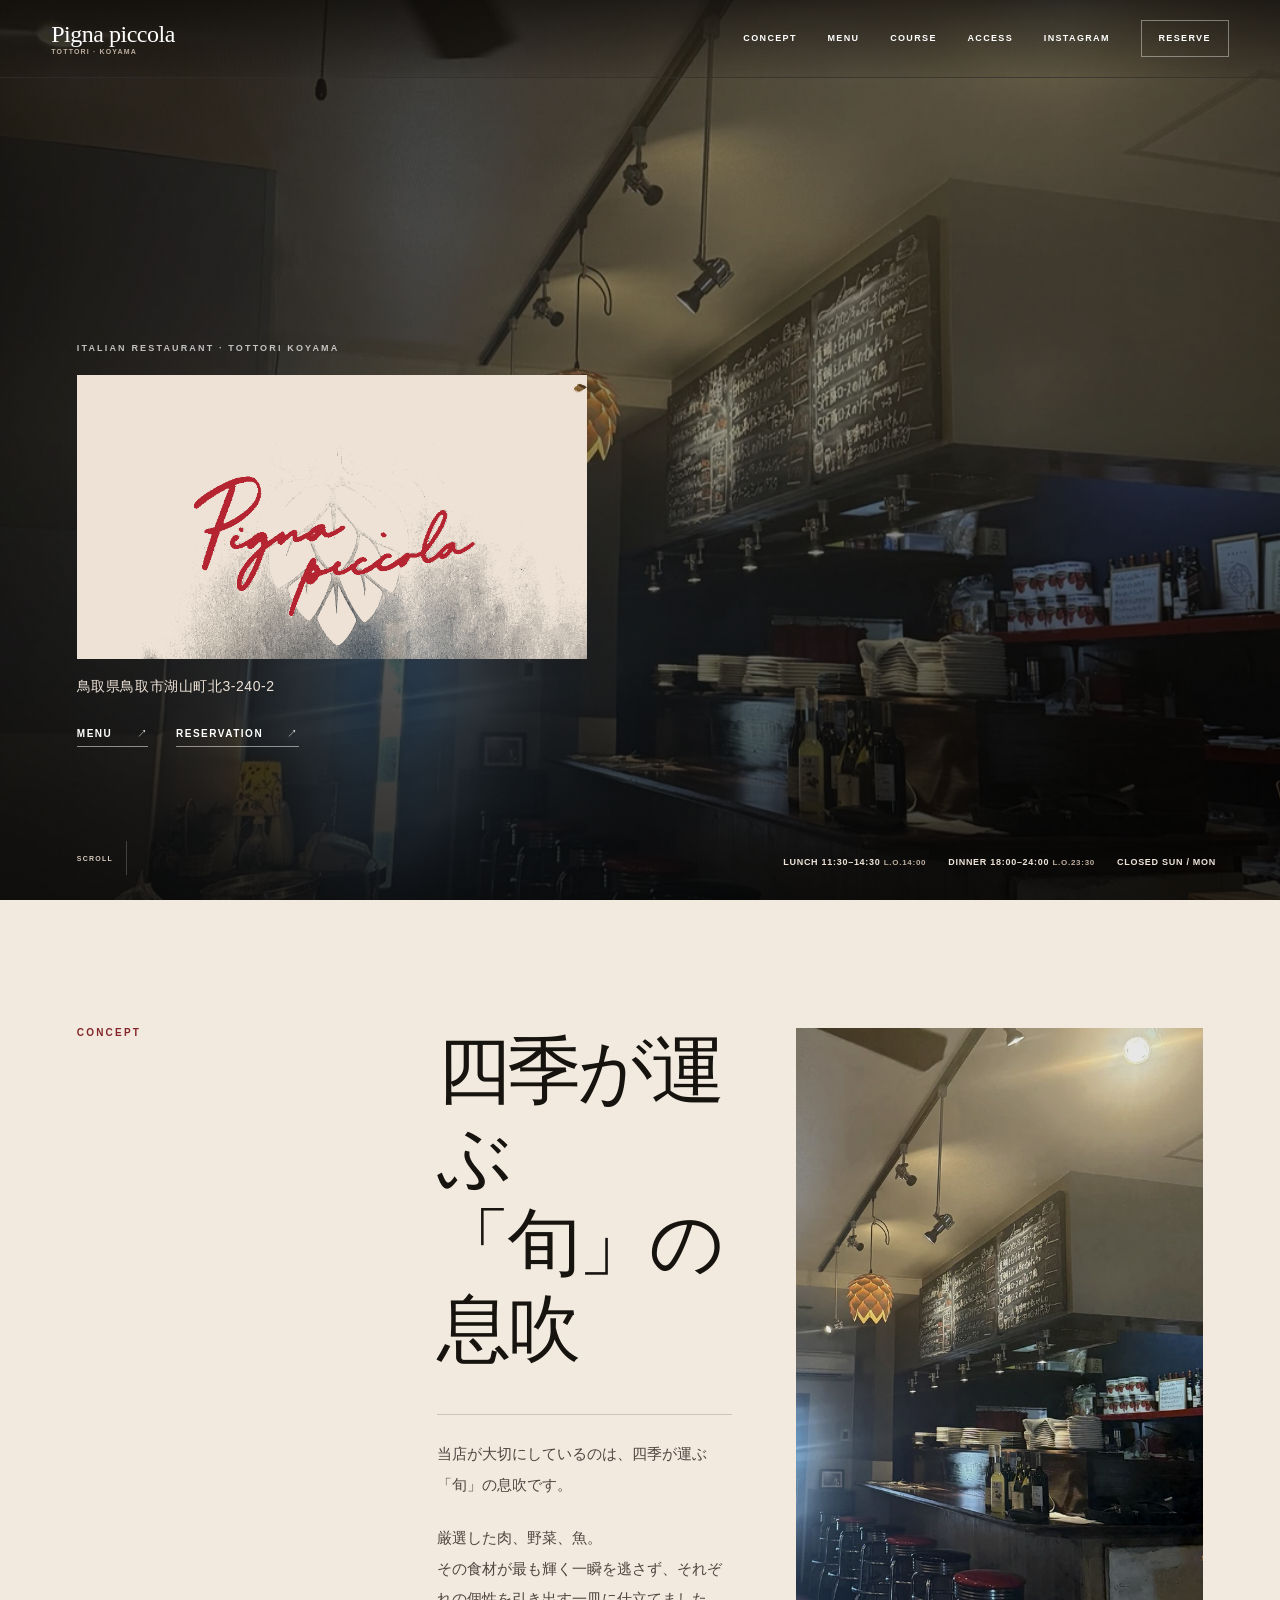
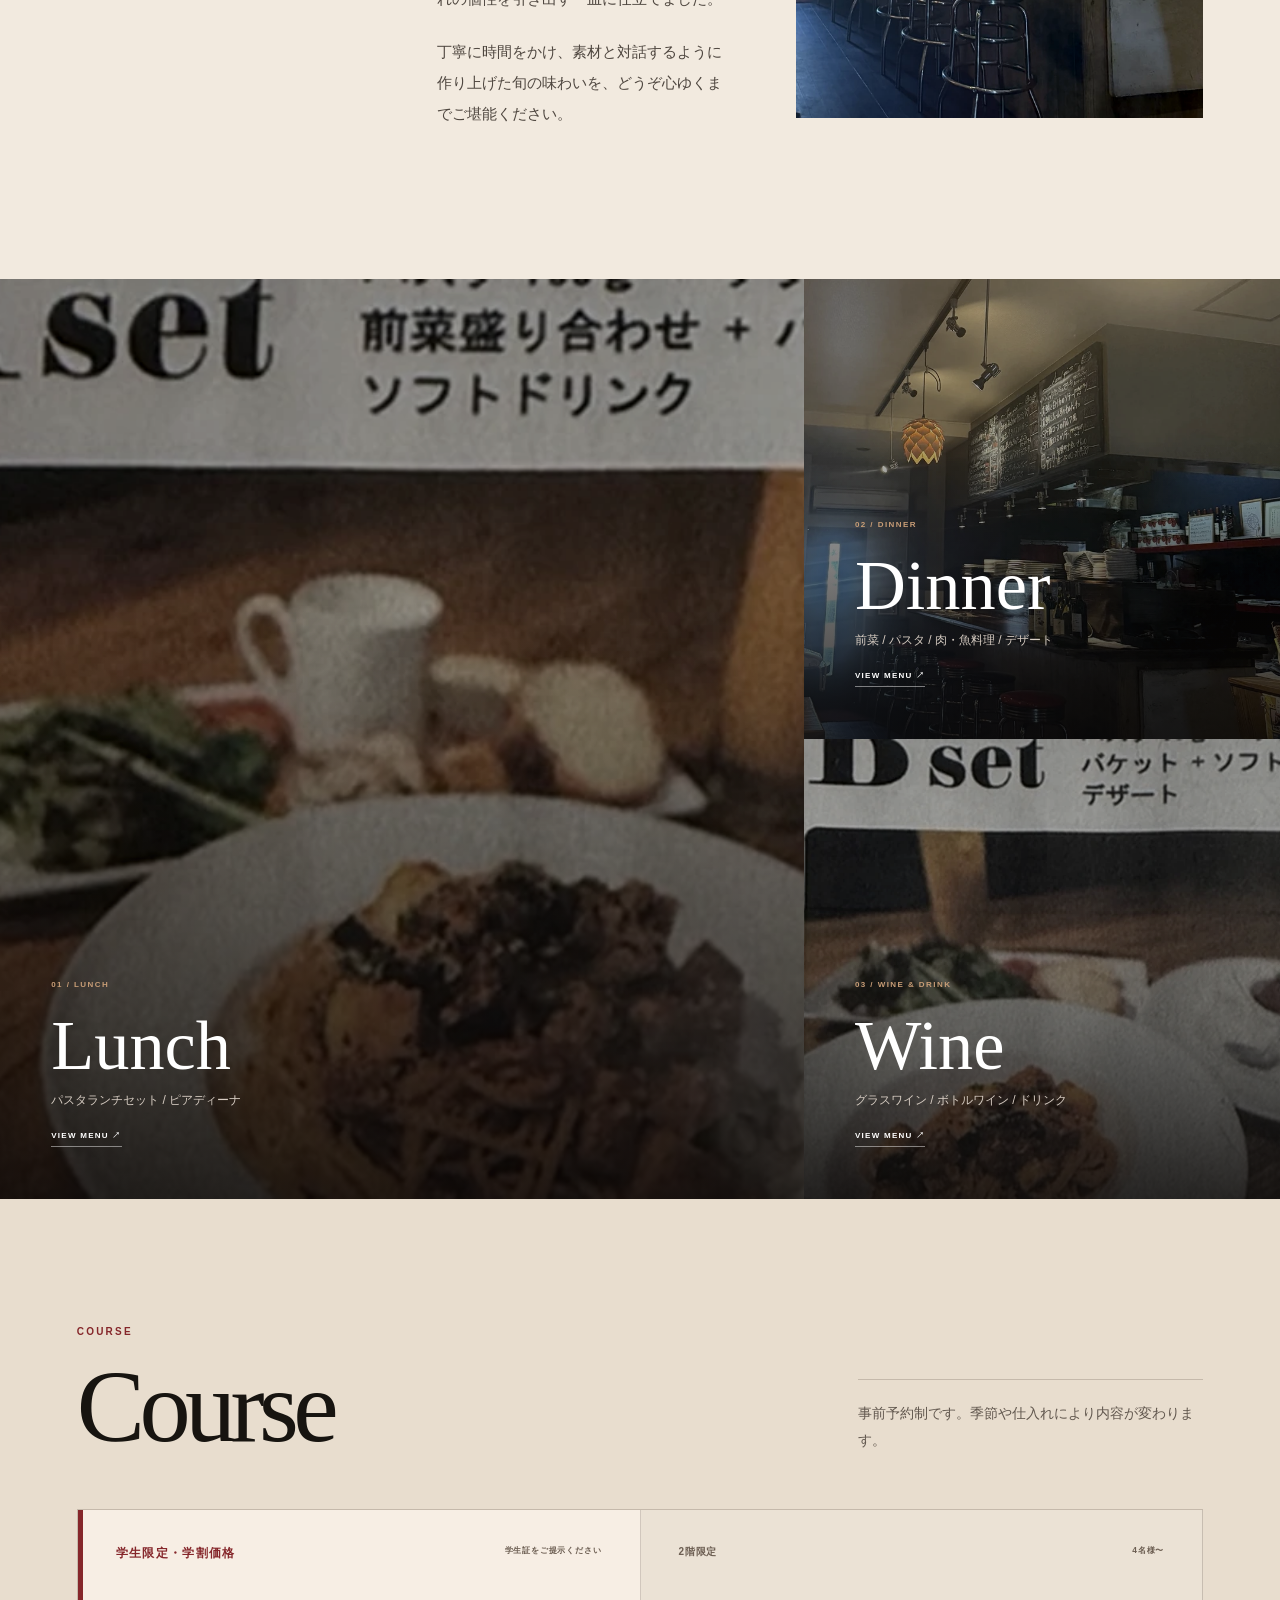
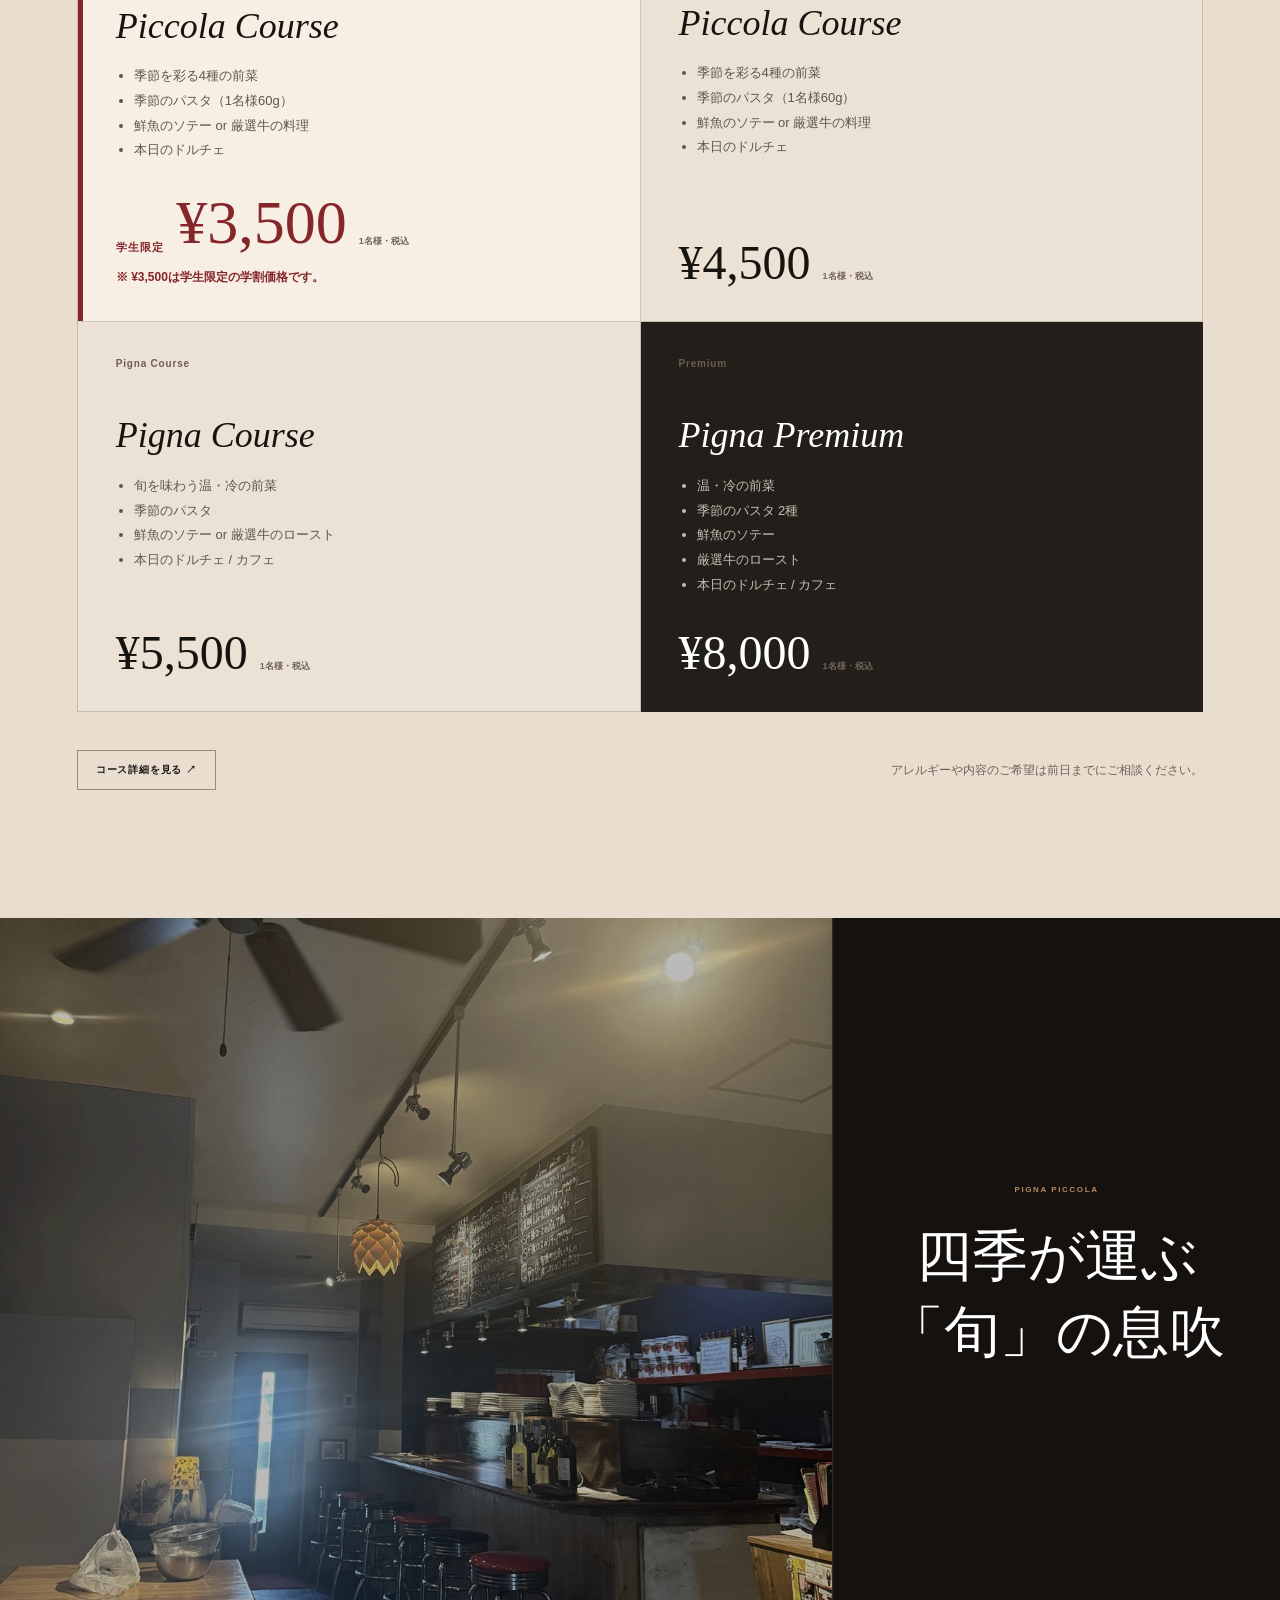
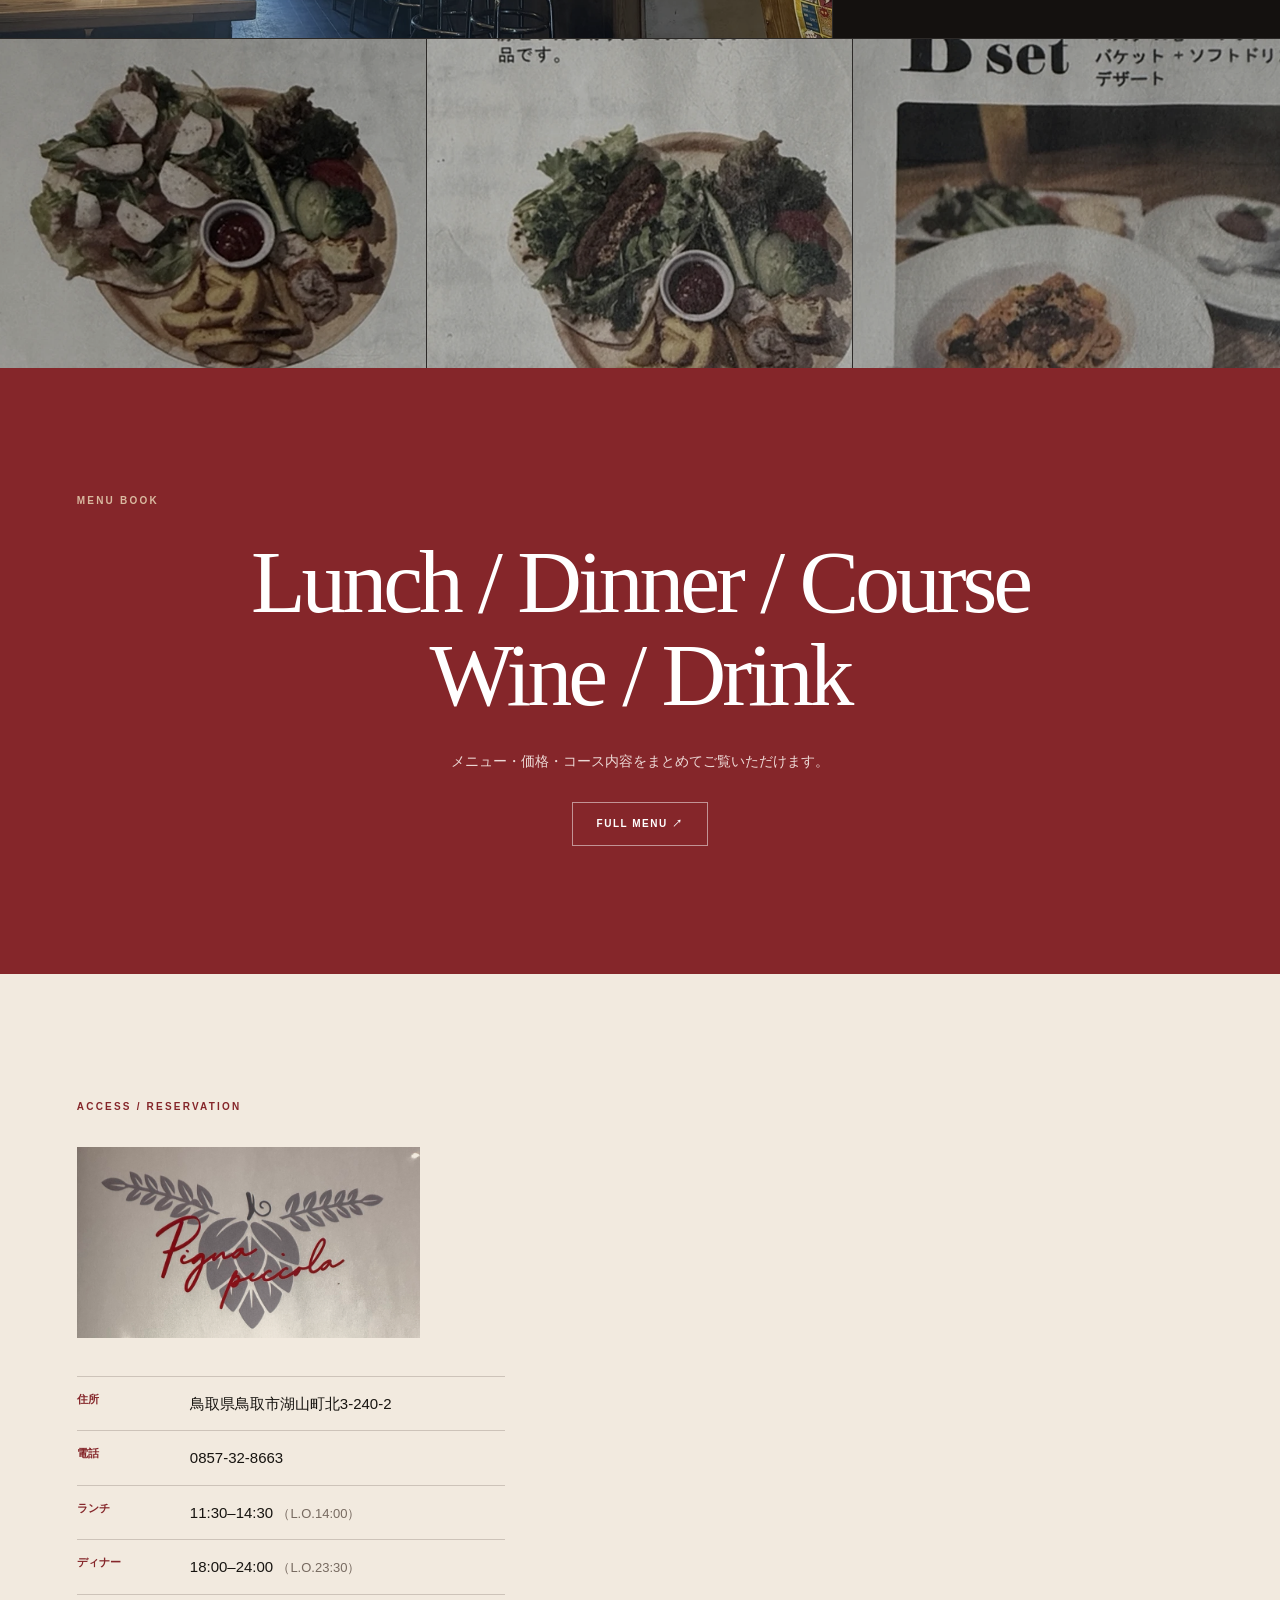
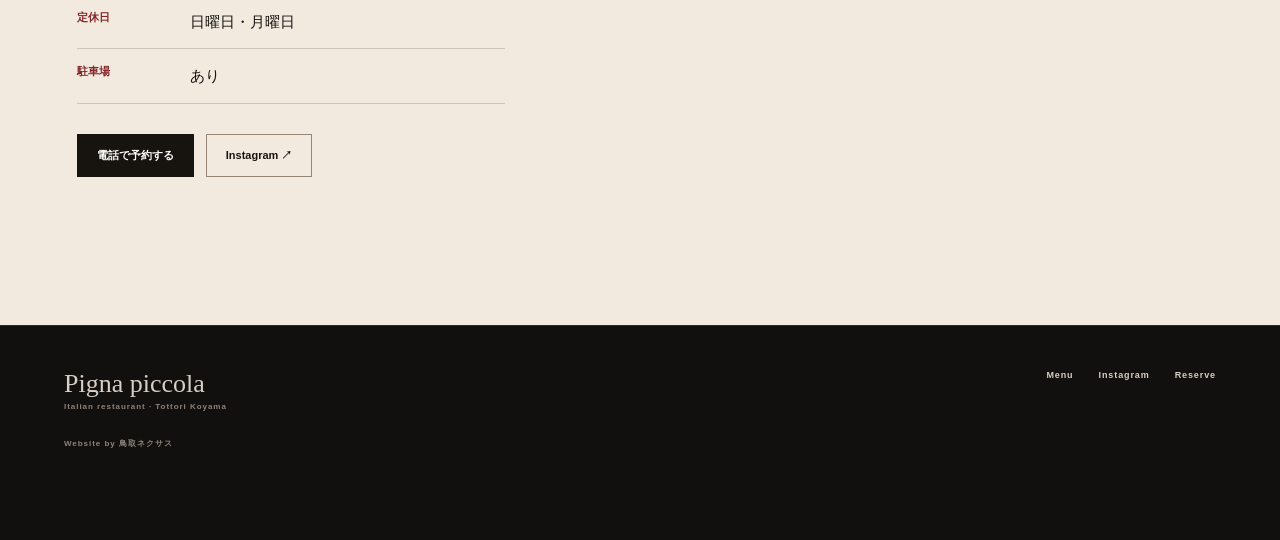
==== index.html @ 87a45373 "雰囲気追加" ====
<!doctype html>
<html lang="ja">
<head>
  <meta charset="utf-8">
  <meta name="viewport" content="width=device-width,initial-scale=1,viewport-fit=cover">
  <title>Pigna piccola｜鳥取・湖山のイタリア料理</title>
  <meta name="description" content="鳥取市湖山町のイタリア料理店 Pigna piccola。ランチ、ディナー、コース、ワイン、店舗情報をご案内します。">
  <meta name="robots" content="noindex,nofollow">
  <meta name="theme-color" content="#171410">
  <link rel="stylesheet" href="css/style.css">
</head>
<body class="home-page">
  <div class="opening" id="opening" aria-hidden="true">
    <div class="opening__inner">
      <img src="images/logo-light.png" alt="" class="opening__logo">
      <span class="opening__rule"></span>
      <p>ITALIAN RESTAURANT · TOTTORI KOYAMA</p>
    </div>
  </div>

  <header class="site-header" id="top">
    <a class="brand" href="index.html" aria-label="Pigna piccola トップへ">
      <span>Pigna piccola</span><small>TOTTORI · KOYAMA</small>
    </a>
    <button class="nav-toggle" type="button" aria-label="メニューを開く" aria-expanded="false"><i></i><i></i></button>
    <nav class="global-nav" aria-label="メインナビゲーション">
      <a href="#concept">Concept</a><a href="menu.html">Menu</a><a href="#course">Course</a><a href="#access">Access</a>
      <a href="https://www.instagram.com/pigna_piccola/" target="_blank" rel="noopener">Instagram</a>
      <a class="reserve" href="tel:0857328663">Reserve</a>
    </nav>
  </header>

  <main>
    <section class="hero" aria-labelledby="hero-title">
      <img class="hero__image" src="images/interior-main.webp" alt="Pigna piccola 店内">
      <div class="hero__veil"></div>
      <div class="hero__content reveal">
        <p class="kicker">ITALIAN RESTAURANT · TOTTORI KOYAMA</p>
        <h1 id="hero-title"><img src="images/logo-light.png" alt="Pigna piccola"></h1>
        <p class="hero__address">鳥取県鳥取市湖山町北3-240-2</p>
        <div class="hero__buttons"><a href="menu.html">MENU <b>↗</b></a><a href="tel:0857328663">RESERVATION <b>↗</b></a></div>
      </div>
      <div class="hero__meta"><span>LUNCH 11:30–14:30 <small>L.O.14:00</small></span><span>DINNER 18:00–24:00 <small>L.O.23:30</small></span><span>CLOSED SUN / MON</span></div>
      <a class="hero__scroll" href="#concept"><span>SCROLL</span><i></i></a>
    </section>

    <section class="motto section" id="concept">
      <div class="section-label">CONCEPT</div>
      <div class="motto__title reveal"><h2>四季が運ぶ<br>「旬」の息吹</h2></div>
      <div class="motto__body reveal">
        <p>当店が大切にしているのは、四季が運ぶ「旬」の息吹です。</p>
        <p>厳選した肉、野菜、魚。<br>その食材が最も輝く一瞬を逃さず、それぞれの個性を引き出す一皿に仕立てました。</p>
        <p>丁寧に時間をかけ、素材と対話するように作り上げた旬の味わいを、どうぞ心ゆくまでご堪能ください。</p>
      </div>
      <figure class="motto__photo reveal"><img src="images/interior-counter.webp" alt="木のカウンターと黒板メニューのある店内"></figure>
    </section>

    <section class="menu-preview" aria-label="メニュー紹介">
      <a class="menu-preview__item menu-preview__item--large reveal" href="menu.html#lunch">
        <img src="images/hero-pasta.webp" alt="パスタランチセット"><span class="menu-preview__shade"></span>
        <div><small>01 / LUNCH</small><h2>Lunch</h2><p>パスタランチセット / ピアディーナ</p><b>VIEW MENU ↗</b></div>
      </a>
      <a class="menu-preview__item reveal" href="menu.html#dinner">
        <img src="images/interior-counter.webp" alt="店内カウンター"><span class="menu-preview__shade"></span>
        <div><small>02 / DINNER</small><h2>Dinner</h2><p>前菜 / パスタ / 肉・魚料理 / デザート</p><b>VIEW MENU ↗</b></div>
      </a>
      <a class="menu-preview__item reveal" href="menu.html#wine">
        <img src="images/hero-pasta-dessert.webp" alt="料理とワインを楽しむイメージ"><span class="menu-preview__shade"></span>
        <div><small>03 / WINE & DRINK</small><h2>Wine</h2><p>グラスワイン / ボトルワイン / ドリンク</p><b>VIEW MENU ↗</b></div>
      </a>
    </section>

    <section class="course section" id="course">
      <div class="section-label">COURSE</div>
      <div class="course__head reveal"><h2>Course</h2><p>事前予約制です。季節や仕入れにより内容が変わります。</p></div>
      <div class="course__grid">
        <article class="course-card course-card--student reveal">
          <div class="course-card__top"><span class="student-tag">学生限定・学割価格</span><small>学生証をご提示ください</small></div>
          <h3>Piccola Course</h3>
          <ul><li>季節を彩る4種の前菜</li><li>季節のパスタ（1名様60g）</li><li>鮮魚のソテー or 厳選牛の料理</li><li>本日のドルチェ</li></ul>
          <div class="course-card__price"><span>学生限定</span><strong>¥3,500</strong><small>1名様・税込</small></div>
          <p class="student-note">※ ¥3,500は学生限定の学割価格です。</p>
        </article>
        <article class="course-card reveal"><div class="course-card__top"><span>2階限定</span><small>4名様〜</small></div><h3>Piccola Course</h3><ul><li>季節を彩る4種の前菜</li><li>季節のパスタ（1名様60g）</li><li>鮮魚のソテー or 厳選牛の料理</li><li>本日のドルチェ</li></ul><div class="course-card__price"><strong>¥4,500</strong><small>1名様・税込</small></div></article>
        <article class="course-card reveal"><div class="course-card__top"><span>Pigna Course</span></div><h3>Pigna Course</h3><ul><li>旬を味わう温・冷の前菜</li><li>季節のパスタ</li><li>鮮魚のソテー or 厳選牛のロースト</li><li>本日のドルチェ / カフェ</li></ul><div class="course-card__price"><strong>¥5,500</strong><small>1名様・税込</small></div></article>
        <article class="course-card course-card--dark reveal"><div class="course-card__top"><span>Premium</span></div><h3>Pigna Premium</h3><ul><li>温・冷の前菜</li><li>季節のパスタ 2種</li><li>鮮魚のソテー</li><li>厳選牛のロースト</li><li>本日のドルチェ / カフェ</li></ul><div class="course-card__price"><strong>¥8,000</strong><small>1名様・税込</small></div></article>
      </div>
      <div class="course__foot reveal"><a href="menu.html#course">コース詳細を見る ↗</a><span>アレルギーや内容のご希望は前日までにご相談ください。</span></div>
    </section>

    <section class="atmosphere">
      <figure class="atmosphere__main reveal"><img src="images/interior-main.webp" alt="Pigna piccola 店内全景"></figure>
      <div class="atmosphere__motto reveal"><small>PIGNA PICCOLA</small><p>四季が運ぶ<br>「旬」の息吹</p></div>
      <div class="atmosphere__grid">
        <figure class="reveal"><img src="images/hero-piadina-ham.webp" alt="モッツァレラチーズと生ハムのピアディーナ"></figure>
        <figure class="reveal"><img src="images/hero-piadina-salsiccia.webp" alt="サルシッチャのピアディーナ"></figure>
        <figure class="reveal"><img src="images/hero-pasta-dessert.webp" alt="パスタランチセット"></figure>
      </div>
    </section>

    <section class="menu-book-cta section">
      <div class="section-label section-label--light">MENU BOOK</div>
      <div class="menu-book-cta__inner reveal"><h2>Lunch / Dinner / Course<br>Wine / Drink</h2><p>メニュー・価格・コース内容をまとめてご覧いただけます。</p><a href="menu.html">FULL MENU ↗</a></div>
    </section>

    <section class="access section" id="access">
      <div class="section-label">ACCESS / RESERVATION</div>
      <div class="access__info reveal"><img src="images/logo-clean.png" alt="Pigna piccola" class="access__logo"><dl>
        <div><dt>住所</dt><dd>鳥取県鳥取市湖山町北3-240-2</dd></div>
        <div><dt>電話</dt><dd><a href="tel:0857328663">0857-32-8663</a></dd></div>
        <div><dt>ランチ</dt><dd>11:30–14:30 <small>（L.O.14:00）</small></dd></div>
        <div><dt>ディナー</dt><dd>18:00–24:00 <small>（L.O.23:30）</small></dd></div>
        <div><dt>定休日</dt><dd>日曜日・月曜日</dd></div>
        <div><dt>駐車場</dt><dd>あり</dd></div>
      </dl><div class="access__buttons"><a class="btn-primary" href="tel:0857328663">電話で予約する</a><a class="btn-line" href="https://www.instagram.com/pigna_piccola/" target="_blank" rel="noopener">Instagram ↗</a></div></div>
      <iframe class="access__map reveal" title="Pigna piccola 地図" src="https://www.google.com/maps?q=%E9%B3%A5%E5%8F%96%E7%9C%8C%E9%B3%A5%E5%8F%96%E5%B8%82%E6%B9%96%E5%B1%B1%E7%94%BA%E5%8C%973-240-2&output=embed" loading="lazy" referrerpolicy="no-referrer-when-downgrade"></iframe>
    </section>
  </main>

  <footer class="site-footer"><div><strong>Pigna piccola</strong><span>Italian restaurant · Tottori Koyama</span></div><nav><a href="menu.html">Menu</a><a href="https://www.instagram.com/pigna_piccola/" target="_blank" rel="noopener">Instagram</a><a href="tel:0857328663">Reserve</a></nav><small>Website by 鳥取ネクサス</small></footer>
  <div class="mobile-actions"><a href="menu.html">MENU</a><a href="https://www.instagram.com/pigna_piccola/" target="_blank" rel="noopener">INSTAGRAM</a><a class="mobile-actions__reserve" href="tel:0857328663">予約</a></div>
  <button class="to-top" type="button" aria-label="ページ上部へ">↑</button>
  <script src="js/main.js"></script>
</body>
</html>
---- css/style.css ----
@charset "UTF-8";
:root{--ink:#171410;--ink2:#27211c;--paper:#f2eadf;--paper2:#e8ddce;--white:#fffaf3;--wine:#85262a;--wine2:#661d20;--wood:#77543a;--gold:#b7834f;--muted:#6f6258;--line:rgba(56,43,34,.20);--serif:"Yu Mincho","Hiragino Mincho ProN","Hiragino Mincho Pro",Georgia,serif;--sans:"Yu Gothic","Hiragino Kaku Gothic ProN",Meiryo,sans-serif}
*{box-sizing:border-box}html{scroll-behavior:smooth;scroll-padding-top:118px}body{margin:0;background:var(--paper);color:var(--ink);font-family:var(--serif);line-height:1.8;-webkit-font-smoothing:antialiased}body.nav-open,body.is-opening{overflow:hidden}img{display:block;max-width:100%}a{color:inherit}button{font:inherit}.section{padding:clamp(88px,10vw,150px) clamp(22px,6vw,92px)}.section-label{font:700 10px/1 var(--sans);letter-spacing:.22em;color:var(--wine);text-transform:uppercase}.section-label--light{color:#d9b9a0}.kicker{font:700 9px/1 var(--sans);letter-spacing:.24em;color:rgba(255,255,255,.72)}
/* opening */.opening{position:fixed;inset:0;z-index:9999;background:#15120f;color:#eee5d8;display:grid;place-items:center;transition:opacity .9s ease,visibility .9s ease}.opening.is-hidden{opacity:0;visibility:hidden;pointer-events:none}.opening__inner{text-align:center;display:flex;flex-direction:column;align-items:center}.opening__logo{width:min(420px,72vw);opacity:0;transform:translateY(14px);animation:opLogo 1s cubic-bezier(.2,.7,.2,1) .15s forwards}.opening__rule{width:0;height:1px;background:#a86b3f;margin:26px 0 17px;animation:opRule .8s ease .7s forwards}.opening p{margin:0;font:700 8px/1 var(--sans);letter-spacing:.24em;color:#a99b8f;opacity:0;animation:opText .65s ease 1s forwards}@keyframes opLogo{to{opacity:1;transform:none}}@keyframes opRule{to{width:100px}}@keyframes opText{to{opacity:1}}
/* header */.site-header{position:fixed;z-index:100;top:0;left:0;right:0;height:78px;padding:0 clamp(20px,4vw,58px);display:flex;align-items:center;justify-content:space-between;color:#fff;border-bottom:1px solid rgba(255,255,255,.10);background:linear-gradient(rgba(13,11,9,.68),rgba(13,11,9,.05));transition:.35s}.site-header.scrolled,.site-header--solid{height:70px;background:rgba(23,20,16,.96);backdrop-filter:blur(14px);border-bottom-color:rgba(255,255,255,.08)}.brand{text-decoration:none;display:grid;gap:2px}.brand span{font:400 24px/1 var(--serif);letter-spacing:-.02em}.brand small{font:700 7px/1 var(--sans);letter-spacing:.17em;color:#bcae9f}.global-nav{display:flex;align-items:center;gap:clamp(16px,2.4vw,34px)}.global-nav a{text-decoration:none;font:700 9px/1 var(--sans);letter-spacing:.15em;text-transform:uppercase}.global-nav .reserve{border:1px solid rgba(255,255,255,.4);padding:13px 17px}.nav-toggle{display:none;width:42px;height:42px;border:0;background:none;color:#fff;position:relative}.nav-toggle i{position:absolute;width:22px;height:1px;background:currentColor;left:10px;transition:.3s}.nav-toggle i:first-child{top:17px}.nav-toggle i:last-child{top:24px}.nav-toggle[aria-expanded="true"] i:first-child{transform:translateY(3.5px) rotate(45deg)}.nav-toggle[aria-expanded="true"] i:last-child{transform:translateY(-3.5px) rotate(-45deg)}
/* hero */.hero{height:100svh;min-height:700px;position:relative;overflow:hidden;background:#111;color:#fff}.hero__image{position:absolute;inset:0;width:100%;height:100%;object-fit:cover;object-position:center 48%;filter:saturate(.84) contrast(1.05) brightness(.78);transform:scale(1.025);animation:heroZoom 13s ease-out forwards}@keyframes heroZoom{to{transform:scale(1.075)}}.hero__veil{position:absolute;inset:0;background:linear-gradient(90deg,rgba(8,7,6,.58),rgba(8,7,6,.15) 58%,rgba(8,7,6,.32)),linear-gradient(0deg,rgba(6,5,4,.72),transparent 52%,rgba(6,5,4,.2))}.hero__content{position:absolute;z-index:2;left:clamp(22px,6vw,90px);bottom:clamp(130px,17vh,180px);width:min(570px,72vw)}.hero h1{margin:22px 0 16px}.hero h1 img{width:min(510px,68vw)}.hero__address{font:500 14px/1.7 var(--sans);letter-spacing:.04em;color:#eee3d7}.hero__buttons{display:flex;gap:28px;margin-top:30px}.hero__buttons a{text-decoration:none;border-bottom:1px solid rgba(255,255,255,.5);padding-bottom:7px;font:700 10px/1 var(--sans);letter-spacing:.15em}.hero__buttons b{margin-left:20px;font-weight:400}.hero__meta{position:absolute;z-index:2;right:clamp(20px,5vw,72px);bottom:31px;display:flex;gap:22px;align-items:center;color:#eee4d9;font:700 9px/1.5 var(--sans);letter-spacing:.08em}.hero__meta small{font-size:8px;color:#bdae9f}.hero__scroll{position:absolute;z-index:2;left:clamp(20px,6vw,90px);bottom:25px;text-decoration:none;display:flex;align-items:center;gap:13px;color:#d5c9bd;font:700 7px/1 var(--sans);letter-spacing:.18em}.hero__scroll i{width:1px;height:34px;background:rgba(255,255,255,.2);position:relative;overflow:hidden}.hero__scroll i:after{content:"";position:absolute;left:0;top:-14px;width:1px;height:14px;background:#fff;animation:scrollPulse 1.8s infinite}@keyframes scrollPulse{0%{transform:translateY(0);opacity:0}25%{opacity:1}100%{transform:translateY(48px);opacity:0}}
/* motto */.motto{display:grid;grid-template-columns:.8fr .8fr 1.1fr;grid-template-areas:"label title photo" ". body photo";gap:42px 5vw;align-items:start}.motto>.section-label{grid-area:label}.motto__title{grid-area:title}.motto__title h2{margin:0;font:400 clamp(48px,5.8vw,86px)/1.16 var(--serif);letter-spacing:-.045em}.motto__body{grid-area:body;border-top:1px solid var(--line);padding-top:24px}.motto__body p{font-size:15px;line-height:2.05;color:#4e463f;margin:0 0 22px}.motto__photo{grid-area:photo;margin:0;height:690px;overflow:hidden}.motto__photo img{width:100%;height:100%;object-fit:cover;filter:saturate(.88) contrast(1.03) brightness(.94)}
/* menu preview */.menu-preview{display:grid;grid-template-columns:1.35fr .8fr;grid-template-rows:1fr 1fr;min-height:920px;background:#0f0d0b}.menu-preview__item{position:relative;overflow:hidden;text-decoration:none;color:#fff;min-height:450px}.menu-preview__item--large{grid-row:1/3}.menu-preview__item img{position:absolute;inset:0;width:100%;height:100%;object-fit:cover;filter:saturate(.8) contrast(1.08) brightness(.72);transition:transform .8s ease,filter .5s}.menu-preview__item:hover img{transform:scale(1.035);filter:saturate(.9) contrast(1.08) brightness(.8)}.menu-preview__shade{position:absolute;inset:0;background:linear-gradient(0deg,rgba(10,8,7,.78),transparent 65%)}.menu-preview__item>div{position:absolute;z-index:2;left:clamp(24px,4vw,55px);right:25px;bottom:clamp(26px,4vw,55px)}.menu-preview__item small{font:700 8px/1 var(--sans);letter-spacing:.18em;color:#c89d76}.menu-preview__item h2{font:400 clamp(46px,5.5vw,84px)/1 var(--serif);margin:13px 0 10px}.menu-preview__item p{font:500 12px/1.7 var(--sans);color:#d7cdc3;margin:0}.menu-preview__item b{display:inline-block;margin-top:22px;font:700 8px/1 var(--sans);letter-spacing:.16em;font-weight:700;border-bottom:1px solid rgba(255,255,255,.45);padding-bottom:6px}
/* course */.course{background:var(--paper2)}.course__head{display:grid;grid-template-columns:1.3fr .65fr;align-items:end;gap:7vw;margin:24px 0 55px}.course__head h2{margin:0;font:400 clamp(62px,8vw,118px)/.9 var(--serif);letter-spacing:-.055em}.course__head p{margin:0;border-top:1px solid var(--line);padding-top:20px;color:#62584f;font:500 14px/1.9 var(--sans)}.course__grid{display:grid;grid-template-columns:repeat(2,1fr);border-top:1px solid var(--line);border-left:1px solid var(--line)}.course-card{min-height:390px;padding:34px 38px;border-right:1px solid var(--line);border-bottom:1px solid var(--line);display:flex;flex-direction:column;background:rgba(255,255,255,.14)}.course-card--dark{background:#221e1a;color:#fff}.course-card--student{background:#f7eee4;box-shadow:inset 5px 0 0 var(--wine)}.course-card__top{display:flex;justify-content:space-between;gap:15px;align-items:flex-start;font:700 10px/1.5 var(--sans);letter-spacing:.08em;color:#6c5e52}.student-tag{color:var(--wine);font-size:12px;letter-spacing:.11em}.course-card h3{font:italic 36px/1.1 var(--serif);font-weight:400;margin:45px 0 18px}.course-card ul{margin:0;padding-left:18px;color:#5f554c;font:500 13px/1.9 var(--sans)}.course-card--dark ul{color:#c9bdb2}.course-card__price{margin-top:auto;padding-top:28px;display:flex;align-items:flex-end;gap:12px}.course-card__price>span{font:700 11px/1 var(--sans);letter-spacing:.1em;color:var(--wine)}.course-card__price strong{font:400 48px/1 var(--serif)}.course-card--student .course-card__price strong{font-size:62px;color:var(--wine)}.course-card__price small{font:700 9px/1.3 var(--sans);color:#71645a;margin-bottom:5px}.student-note{margin:14px 0 0;color:var(--wine);font:700 12px/1.7 var(--sans)}.course__foot{display:flex;justify-content:space-between;gap:30px;align-items:center;margin-top:38px}.course__foot a{text-decoration:none;border:1px solid #9d8b79;padding:14px 18px;font:700 10px/1 var(--sans);letter-spacing:.08em}.course__foot span{font:500 12px/1.7 var(--sans);color:#6d6258}
/* atmosphere */.atmosphere{display:grid;grid-template-columns:1.3fr .7fr;background:#14110f;color:#fff}.atmosphere__main{margin:0;height:720px;overflow:hidden}.atmosphere__main img{width:100%;height:100%;object-fit:cover;filter:saturate(.8) brightness(.77)}.atmosphere__motto{display:flex;flex-direction:column;justify-content:center;align-items:center;text-align:center;padding:60px 30px;border-left:1px solid rgba(255,255,255,.1)}.atmosphere__motto small{font:700 8px/1 var(--sans);letter-spacing:.2em;color:#b98a62}.atmosphere__motto p{font:400 clamp(38px,4.4vw,66px)/1.35 var(--serif);margin:24px 0 0}.atmosphere__grid{grid-column:1/-1;display:grid;grid-template-columns:repeat(3,1fr);height:330px;border-top:1px solid rgba(255,255,255,.1)}.atmosphere__grid figure{margin:0;overflow:hidden;border-right:1px solid rgba(255,255,255,.1)}.atmosphere__grid figure:last-child{border-right:0}.atmosphere__grid img{width:100%;height:100%;object-fit:cover;filter:saturate(.82) brightness(.78)}
/* menu cta */.menu-book-cta{background:var(--wine);color:#fff}.menu-book-cta__inner{max-width:1080px;margin:30px auto 0;text-align:center}.menu-book-cta h2{font:400 clamp(52px,7vw,105px)/1.03 var(--serif);letter-spacing:-.045em;margin:0}.menu-book-cta p{font:500 14px/1.8 var(--sans);color:#ecd8d5;margin:28px 0}.menu-book-cta a{display:inline-block;border:1px solid rgba(255,255,255,.5);padding:16px 24px;text-decoration:none;font:700 10px/1 var(--sans);letter-spacing:.15em}
/* access */.access{display:grid;grid-template-columns:.8fr 1.2fr;grid-template-rows:auto 1fr;gap:35px 55px}.access>.section-label{grid-column:1/-1}.access__logo{width:min(390px,80%);margin-bottom:38px}.access__info dl{margin:0;border-top:1px solid var(--line)}.access__info dl div{display:grid;grid-template-columns:95px 1fr;gap:18px;border-bottom:1px solid var(--line);padding:14px 0}.access__info dt{font:700 11px/1.6 var(--sans);color:var(--wine)}.access__info dd{margin:0;font:500 15px/1.7 var(--sans)}.access__info dd a{text-decoration:none}.access__info dd small{font-size:13px;color:#776a60}.access__buttons{display:flex;gap:12px;margin-top:30px}.access__buttons a{text-decoration:none;font:700 11px/1 var(--sans);padding:15px 19px;border:1px solid #968676}.btn-primary{background:var(--ink);color:#fff;border-color:var(--ink)!important}.access__map{border:0;width:100%;height:650px;filter:grayscale(.2) sepia(.05)}
/* footer/mobile */.site-footer{background:#11100e;color:#d8cec3;padding:45px clamp(22px,5vw,72px) 90px;display:grid;grid-template-columns:1fr auto;gap:25px;border-top:1px solid #312b26}.site-footer>div{display:grid;gap:4px}.site-footer strong{font:400 26px/1 var(--serif)}.site-footer span,.site-footer small{font:700 8px/1.5 var(--sans);letter-spacing:.12em;color:#8f8378}.site-footer nav{display:flex;gap:25px}.site-footer nav a{text-decoration:none;font:700 9px/1 var(--sans);letter-spacing:.1em}.site-footer>small{grid-column:1/-1}.mobile-actions{display:none}.to-top{position:fixed;z-index:80;right:18px;bottom:22px;width:44px;height:44px;border:1px solid rgba(255,255,255,.3);border-radius:50%;background:rgba(20,17,15,.82);color:#fff;backdrop-filter:blur(8px);cursor:pointer;opacity:0;pointer-events:none;transition:.3s}.to-top.show{opacity:1;pointer-events:auto}
/* reveal */.reveal{opacity:0;transform:translateY(24px);transition:opacity .8s ease,transform .8s cubic-bezier(.2,.7,.2,1)}.reveal.in{opacity:1;transform:none}
/* MENU PAGE */.menu-page{background:var(--paper);color:var(--ink)}.menu-hero{height:55vh;min-height:430px;position:relative;overflow:hidden;background:#111;color:#fff}.menu-hero>img:first-child{position:absolute;inset:0;width:100%;height:100%;object-fit:cover;filter:saturate(.8) brightness(.58)}.menu-hero__veil{position:absolute;inset:0;background:linear-gradient(90deg,rgba(10,8,7,.72),rgba(10,8,7,.28))}.menu-hero__inner{position:absolute;z-index:2;left:clamp(22px,6vw,90px);bottom:55px}.menu-hero__inner>p{font:700 9px/1 var(--sans);letter-spacing:.22em;color:#c89a70}.menu-hero__inner img{width:min(320px,65vw);margin:14px 0 8px}.menu-hero__inner h1{font:400 clamp(50px,6vw,84px)/1 var(--serif);margin:0}.menu-hero__inner span{font:700 10px/1.5 var(--sans);letter-spacing:.1em;color:#d7cabf}.menu-jump{position:sticky;z-index:90;top:70px;display:flex;justify-content:center;background:rgba(23,20,16,.97);border-bottom:1px solid #3a332d}.menu-jump a{padding:16px clamp(17px,3vw,34px);color:#e9dfd4;text-decoration:none;font:700 10px/1 var(--sans);letter-spacing:.13em;border-right:1px solid #3a332d}.menu-jump a:first-child{border-left:1px solid #3a332d}.menu-jump a.active{background:var(--wine);color:#fff}.menu-intro{padding-top:42px!important;padding-bottom:42px!important;display:flex;justify-content:center;gap:30px;background:var(--paper2);border-bottom:1px solid var(--line)}.menu-intro p{margin:0;font:500 12px/1.7 var(--sans);color:#685d54}.full-menu{scroll-margin-top:125px}.full-menu:nth-of-type(even){background:var(--paper2)}.menu-section-title{display:grid;grid-template-columns:75px 1fr;gap:24px;align-items:end;margin-bottom:56px;padding-bottom:26px;border-bottom:1px solid var(--line)}.menu-section-title>span{font:italic 42px/1 var(--serif);color:#a48a71}.menu-section-title small{font:700 9px/1 var(--sans);letter-spacing:.18em;color:var(--wine)}.menu-section-title h2{font:400 clamp(46px,5vw,72px)/1 var(--serif);margin:9px 0 0}.menu-feature{display:grid;grid-template-columns:.85fr 1.15fr;background:#181512;color:#fff;margin-bottom:30px}.menu-feature-copy{padding:clamp(35px,5vw,65px);display:flex;flex-direction:column;justify-content:center}.menu-feature-copy small{font:700 9px/1 var(--sans);letter-spacing:.18em;color:#c28a56}.menu-feature-copy h3{font:400 36px/1.2 var(--serif);margin:12px 0}.big-price{font:400 48px/1 var(--serif);color:#fff}.menu-feature-copy p{font:500 14px/1.8 var(--sans);color:#c9bdb2}.menu-feature>img{width:100%;height:100%;min-height:430px;object-fit:cover}.set-grid{display:grid;grid-template-columns:1fr 1fr;border:1px solid var(--line)}.set-block{padding:28px 30px;border-right:1px solid var(--line)}.set-block:last-child{border-right:0}.set-block>span{font:700 10px/1 var(--sans);letter-spacing:.15em;color:var(--wine)}.set-block h3{font:400 28px/1.2 var(--serif);margin:10px 0}.set-block p{font:500 14px/1.8 var(--sans);color:#62574e}.note-strip{display:flex;gap:18px;align-items:center;flex-wrap:wrap;padding:18px 0;border-bottom:1px solid var(--line);font:500 13px/1.6 var(--sans)}.note-strip strong{color:var(--wine)}.menu-subhead{margin:80px 0 30px}.menu-subhead small,.menu-list-block small,.menu-note-card small{font:700 9px/1 var(--sans);letter-spacing:.17em;color:var(--wine)}.menu-subhead h3,.menu-list-block h3,.menu-note-card h3{font:400 34px/1.25 var(--serif);margin:10px 0}.menu-subhead p,.menu-note-card p{font:500 14px/1.9 var(--sans);color:#62574e;max-width:750px}.photo-menu-grid{display:grid;grid-template-columns:repeat(2,1fr);gap:18px}.photo-menu-grid article{display:grid;grid-template-columns:190px 1fr;background:rgba(255,255,255,.35);border:1px solid var(--line);overflow:hidden}.photo-menu-grid img{width:100%;height:100%;min-height:210px;object-fit:cover}.photo-menu-grid article>div{padding:22px}.photo-menu-grid h4{font:400 20px/1.4 var(--serif);margin:0}.photo-menu-grid strong{display:block;font:400 25px/1 var(--serif);color:var(--wine);margin:8px 0 12px}.photo-menu-grid p{font:500 13px/1.75 var(--sans);color:#655b52;margin:0}.menu-two-col{display:grid;grid-template-columns:1fr 1fr;gap:18px;margin-top:25px}.menu-list-block,.menu-note-card{padding:30px;background:rgba(255,255,255,.32);border:1px solid var(--line)}.plain-list{columns:2;margin:18px 0 0;padding-left:18px}.plain-list li{font:500 14px/1.8 var(--sans);margin-bottom:5px}.menu-note-card a{display:inline-block;margin-top:14px;font:700 12px/1 var(--sans);color:var(--wine)}.menu-columns-pro,.drink-grid{display:grid;grid-template-columns:repeat(2,1fr);gap:18px}.category{padding:30px;background:rgba(255,255,255,.28);border:1px solid var(--line)}.category-head{margin-bottom:12px}.category-head small{font:700 9px/1 var(--sans);letter-spacing:.16em;color:var(--wine)}.category-head h3{font:400 30px/1.2 var(--serif);margin:8px 0}.menu-line{display:flex;justify-content:space-between;gap:20px;padding:13px 0;border-bottom:1px solid var(--line)}.menu-line span{font:500 15px/1.6 var(--sans)}.menu-line b{white-space:nowrap;font:700 14px/1.6 var(--sans);color:#4a4038}.tiny-note{font:500 13px/1.8 var(--sans);color:#6a6057}.pasta-types{columns:2;margin:15px 0 0;padding-left:18px}.pasta-types li{font:500 14px/1.8 var(--sans)}.course-menu-grid{display:grid;grid-template-columns:repeat(2,1fr);border-top:1px solid var(--line);border-left:1px solid var(--line)}.course-menu-grid article{padding:32px 34px;border-right:1px solid var(--line);border-bottom:1px solid var(--line);background:rgba(255,255,255,.24)}.course-menu-grid article.premium{background:#251f1b;color:#fff}.course-menu-grid small{font:700 10px/1.5 var(--sans);letter-spacing:.12em;color:#7e6755}.course-menu-grid h3{font:italic 34px/1.15 var(--serif);font-weight:400;margin:13px 0}.course-menu-grid>article>strong{font:400 44px/1 var(--serif)}.course-menu-grid ol{padding-left:20px;font:500 14px/1.85 var(--sans);color:#5b5149}.premium ol{color:#c9bdb2}.course-student-v6{box-shadow:inset 5px 0 0 var(--wine)!important;background:#f7eee4!important}.course-student-label{display:inline-block;background:var(--wine);color:#fff;padding:7px 10px;font:700 11px/1 var(--sans);letter-spacing:.1em;margin-bottom:9px}.course-student-price{margin:18px 0}.course-student-price span{display:block;font:700 11px/1 var(--sans);letter-spacing:.12em;color:var(--wine)}.course-student-price strong{font:400 58px/1 var(--serif);color:var(--wine)}.course-student-price em{font:700 10px/1 var(--sans);font-style:normal;color:#62564d;margin-left:9px}.course-rules{margin-top:26px;padding:25px 28px;background:rgba(255,255,255,.32);border:1px solid var(--line)}.course-rules p{font:500 13px/1.75 var(--sans);color:#5b5149;margin:7px 0}.major-subtitle{font:400 34px/1.2 var(--serif);margin:0 0 24px}.bottle-title{margin-top:70px}.wine-grid{display:grid;grid-template-columns:repeat(2,1fr);gap:16px}.wine-item{padding:26px;background:rgba(255,255,255,.3);border:1px solid var(--line)}.wine-type{display:inline-block;padding:5px 8px;background:#7d201f;color:#fff;font:700 8px/1 var(--sans);letter-spacing:.1em}.wine-type.white{background:#b28b45}.wine-type.orange{background:#b66a2d}.wine-type.sparkling{background:#b19454}.wine-type.sparkling-red{background:#8b3033}.wine-item h4{font:400 21px/1.45 var(--serif);margin:12px 0 7px}.wine-item p{font:500 13px/1.75 var(--sans);color:#62574e}.wine-price{display:flex;gap:9px 15px;flex-wrap:wrap;margin-top:15px;font:700 13px/1.5 var(--sans);color:#4f443c}.special{border-color:#9a7e65}.menu-end{text-align:center;background:#171410;color:#fff;padding:100px 22px}.menu-end img{width:min(350px,70vw);margin:0 auto 25px}.menu-end p{font:500 14px/1.8 var(--sans);color:#c4b8ae}.menu-end div{display:flex;justify-content:center;gap:25px;margin-top:28px}.menu-end a{text-decoration:none;border-bottom:1px solid rgba(255,255,255,.4);font:700 10px/1 var(--sans);letter-spacing:.12em;padding-bottom:5px}
/* responsive */@media(max-width:980px){.global-nav{position:fixed;inset:70px 0 0;background:#171410;display:flex;flex-direction:column;justify-content:center;align-items:center;gap:28px;transform:translateX(100%);transition:.4s}.global-nav.open{transform:none}.global-nav a{font-size:12px}.nav-toggle{display:block}.motto{grid-template-columns:1fr 1fr;grid-template-areas:"label label" "title title" "body photo"}.motto__photo{height:560px}.menu-preview{grid-template-columns:1fr 1fr;grid-template-rows:560px 420px}.menu-preview__item--large{grid-row:auto;grid-column:1/-1}.course__head{grid-template-columns:1fr}.course__grid{grid-template-columns:1fr 1fr}.atmosphere{grid-template-columns:1fr}.atmosphere__main{height:600px}.atmosphere__motto{min-height:360px}.access{grid-template-columns:1fr}.access__map{height:440px}.menu-columns-pro,.drink-grid,.wine-grid{grid-template-columns:1fr}.photo-menu-grid{grid-template-columns:1fr}.course-menu-grid{grid-template-columns:1fr 1fr}.menu-feature{grid-template-columns:1fr}.menu-feature>img{min-height:360px}.menu-intro{flex-direction:column;gap:7px;text-align:center}}
@media(max-width:640px){.section{padding:82px 20px}.site-header{height:68px;padding:0 18px}.site-header.scrolled,.site-header--solid{height:64px}.brand span{font-size:21px}.brand small{font-size:6px}.global-nav{inset:64px 0 0}.hero{height:92svh;min-height:650px}.hero__image{object-position:57% center;filter:saturate(.8) brightness(.66)}.hero__content{left:20px;right:20px;bottom:128px;width:auto}.hero h1 img{width:min(360px,84vw)}.hero__address{font-size:12px}.hero__meta{right:18px;bottom:23px;max-width:67vw;justify-content:flex-end;flex-wrap:wrap;gap:7px 12px;font-size:8px;text-align:right}.hero__meta small{font-size:7px}.hero__scroll{left:20px;bottom:20px}.motto{display:block}.motto>.section-label{margin-bottom:25px}.motto__title h2{font-size:50px}.motto__body{margin:35px 0}.motto__body p{font-size:14px}.motto__photo{height:480px}.menu-preview{display:block}.menu-preview__item{display:block;height:520px;min-height:0}.menu-preview__item h2{font-size:57px}.course__head h2{font-size:68px}.course__head p{font-size:13px}.course__grid{grid-template-columns:1fr}.course-card{min-height:350px;padding:28px 23px}.course-card h3{font-size:32px}.course-card--student .course-card__price strong{font-size:56px}.course__foot{flex-direction:column;align-items:flex-start}.atmosphere__main{height:520px}.atmosphere__motto{min-height:330px}.atmosphere__motto p{font-size:43px}.atmosphere__grid{height:auto;grid-template-columns:1fr}.atmosphere__grid figure{height:300px;border-right:0;border-bottom:1px solid rgba(255,255,255,.1)}.menu-book-cta h2{font-size:50px}.access__logo{width:80%}.access__info dl div{grid-template-columns:80px 1fr}.access__info dd{font-size:14px}.access__buttons{flex-direction:column}.access__buttons a{text-align:center}.access__map{height:340px}.site-footer{grid-template-columns:1fr;padding-bottom:95px}.site-footer nav{grid-row:2}.mobile-actions{display:grid;position:fixed;z-index:95;left:0;right:0;bottom:0;grid-template-columns:1fr 1fr 1fr;background:#171410;border-top:1px solid #3b342f;padding-bottom:env(safe-area-inset-bottom)}.mobile-actions a{text-align:center;text-decoration:none;color:#ddd2c7;padding:15px 5px;font:700 9px/1 var(--sans);letter-spacing:.08em;border-right:1px solid #3b342f}.mobile-actions__reserve{background:var(--wine);color:#fff!important}.to-top{bottom:74px}.menu-hero{height:48vh;min-height:380px}.menu-hero__inner{left:20px;bottom:38px}.menu-hero__inner img{width:min(280px,70vw)}.menu-jump{top:64px;justify-content:flex-start;overflow-x:auto;-webkit-overflow-scrolling:touch}.menu-jump a{flex:0 0 auto;padding:15px 20px}.menu-intro{padding:30px 20px!important}.menu-section-title{grid-template-columns:50px 1fr;margin-bottom:38px}.menu-section-title>span{font-size:32px}.menu-section-title h2{font-size:45px}.menu-feature-copy{padding:30px 22px}.big-price{font-size:42px}.set-grid{grid-template-columns:1fr}.set-block{border-right:0;border-bottom:1px solid var(--line)}.set-block:last-child{border-bottom:0}.photo-menu-grid article{grid-template-columns:38% 62%}.photo-menu-grid img{min-height:100%;height:100%}.photo-menu-grid article>div{padding:16px}.photo-menu-grid h4{font-size:16px}.photo-menu-grid p{font-size:12px}.menu-two-col{grid-template-columns:1fr}.plain-list{columns:1}.menu-columns-pro,.drink-grid{grid-template-columns:1fr}.category{padding:24px 18px}.menu-line span{font-size:14px;max-width:72%}.menu-line b{font-size:13px;text-align:right}.course-menu-grid{grid-template-columns:1fr}.course-menu-grid article{padding:28px 22px}.course-student-price strong{font-size:52px}.wine-grid{grid-template-columns:1fr}.wine-item{padding:22px 18px}.menu-end{padding-bottom:120px}}
@media(prefers-reduced-motion:reduce){html{scroll-behavior:auto}.opening__logo,.opening__rule,.opening p,.hero__image,.reveal{animation:none!important;transition:none!important}.reveal{opacity:1;transform:none}}
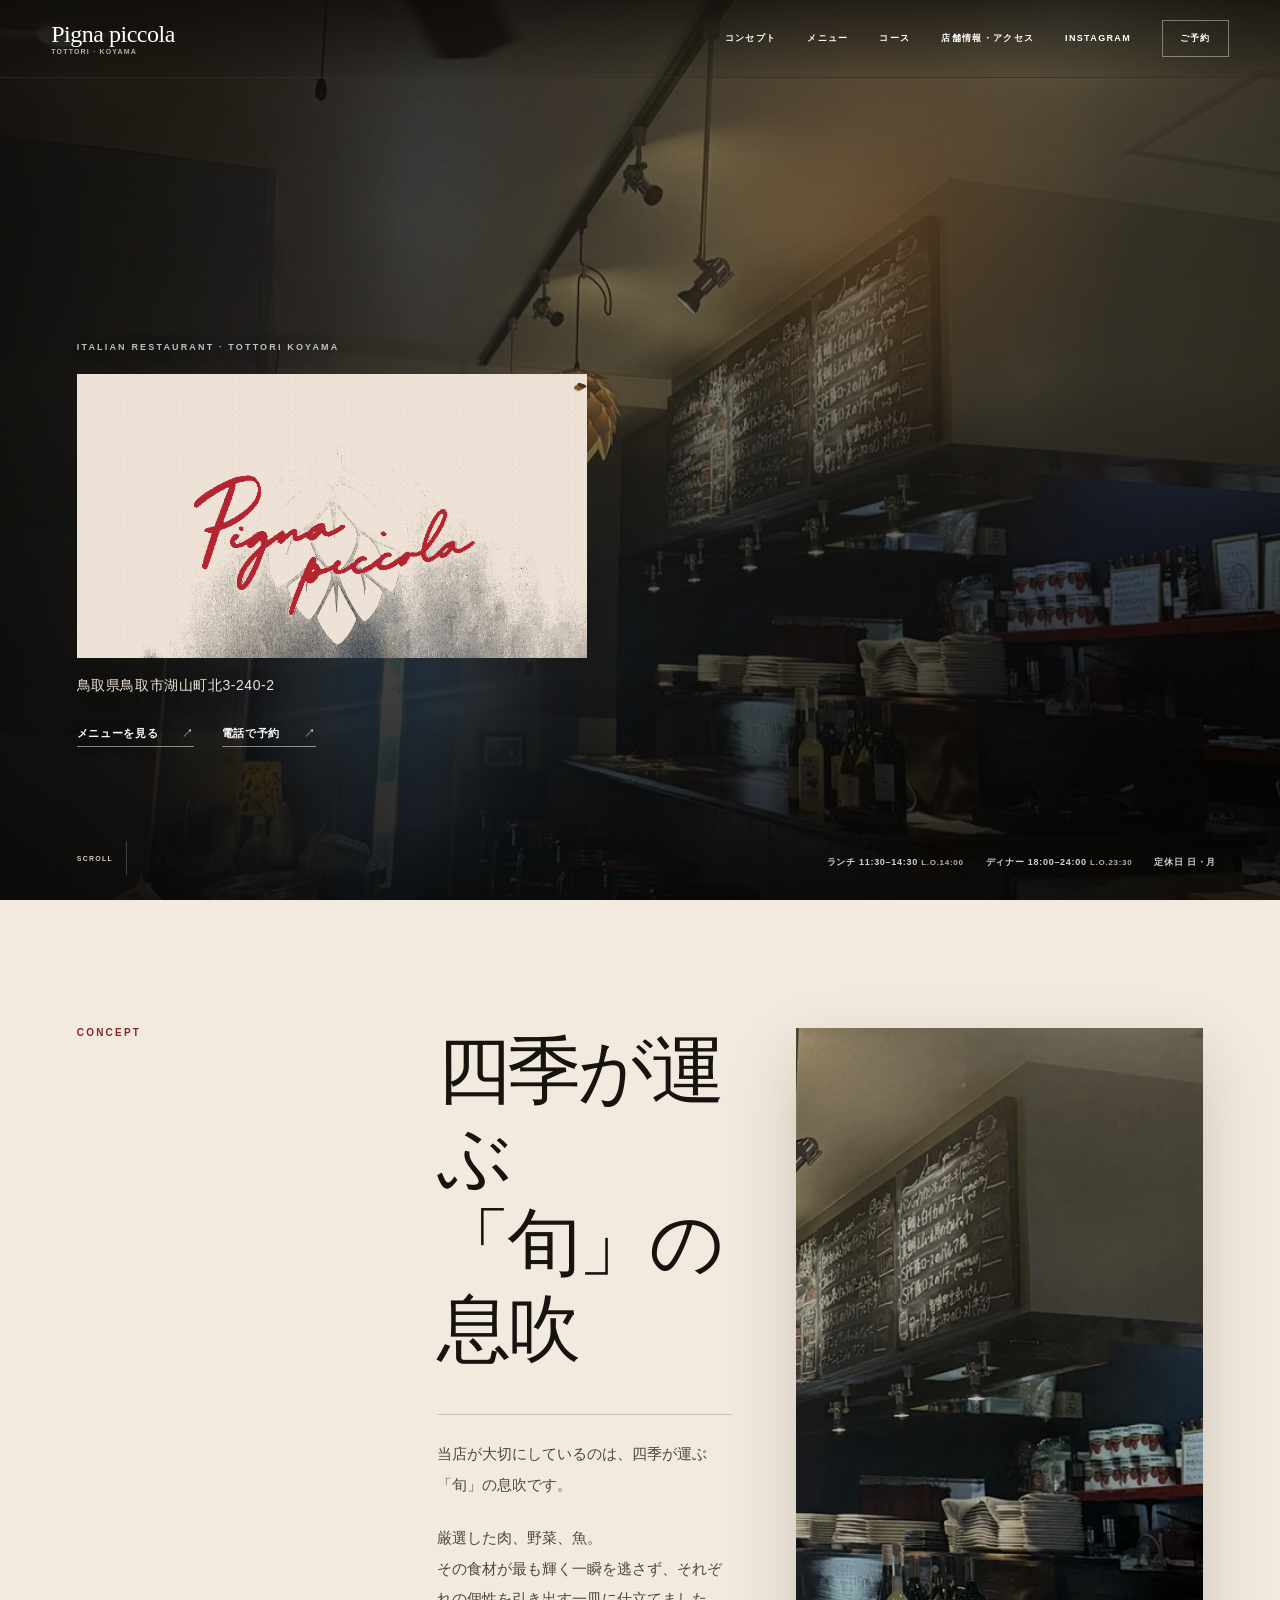
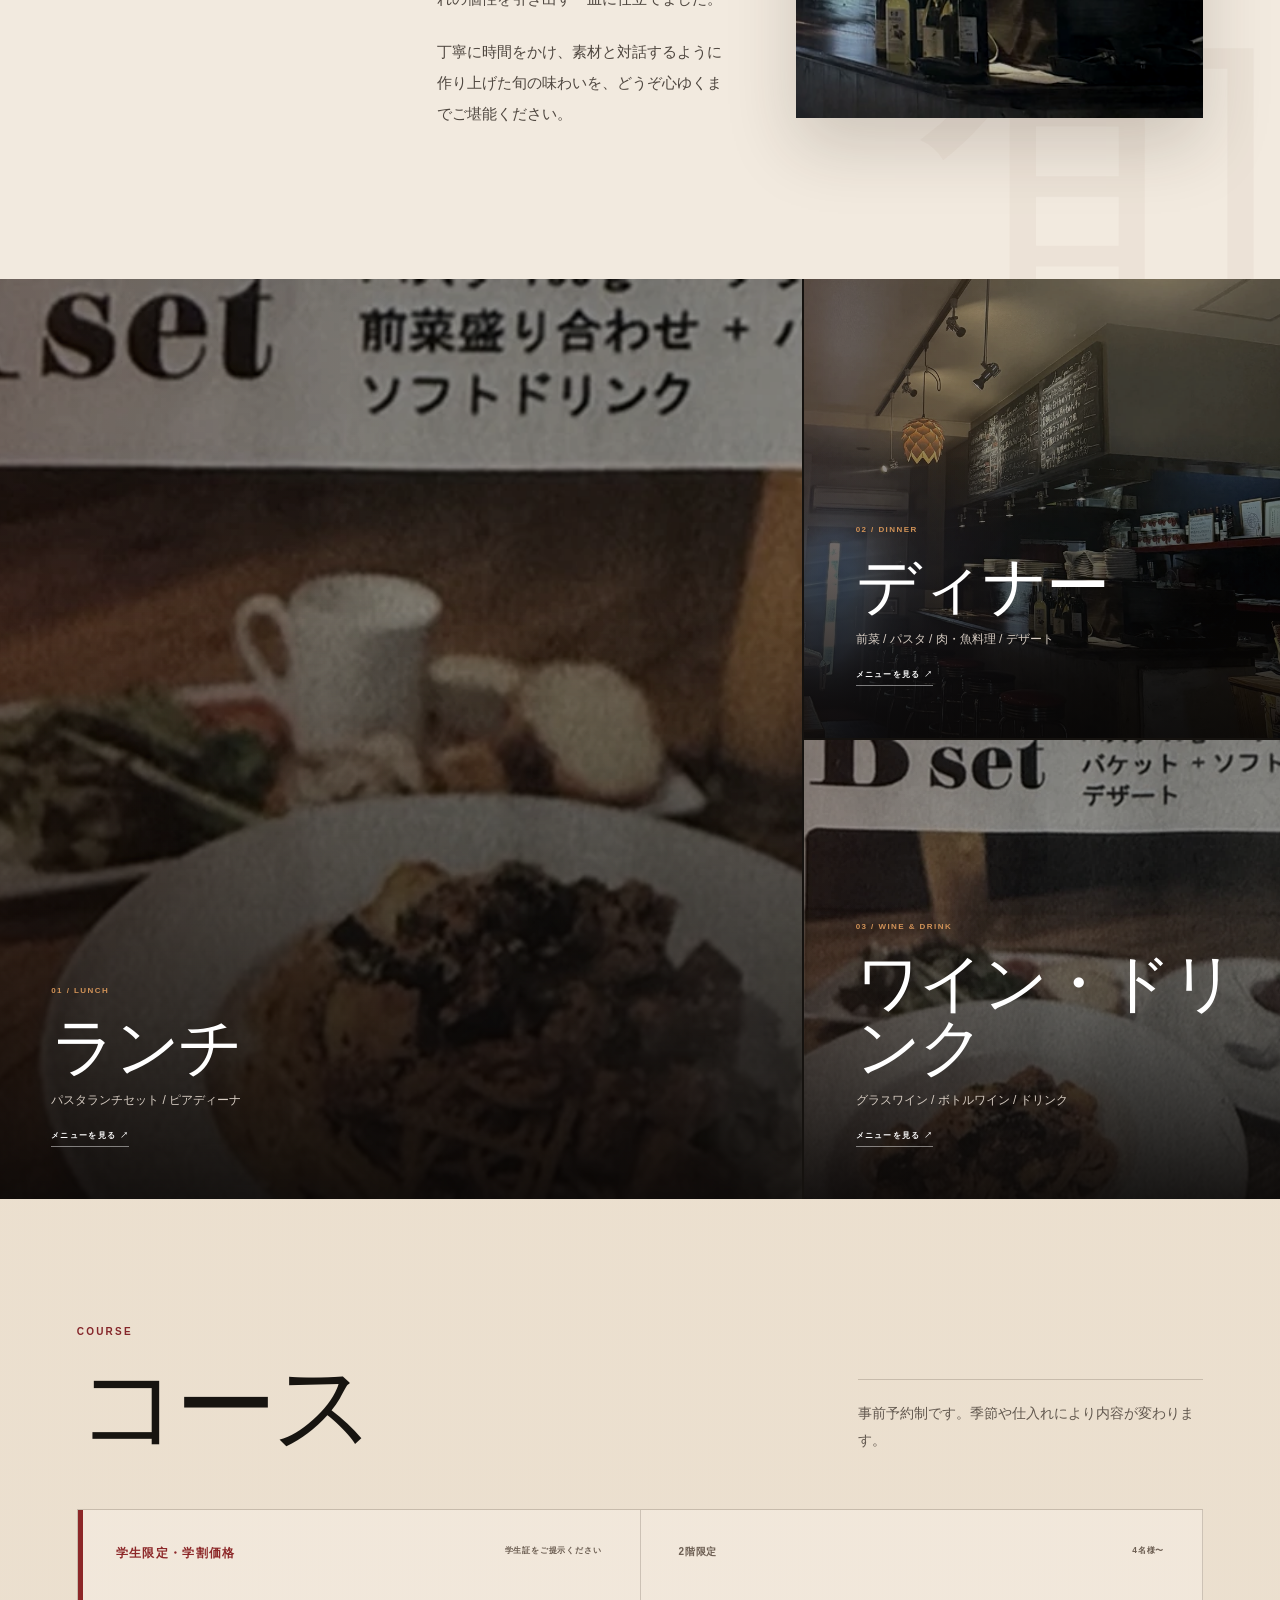
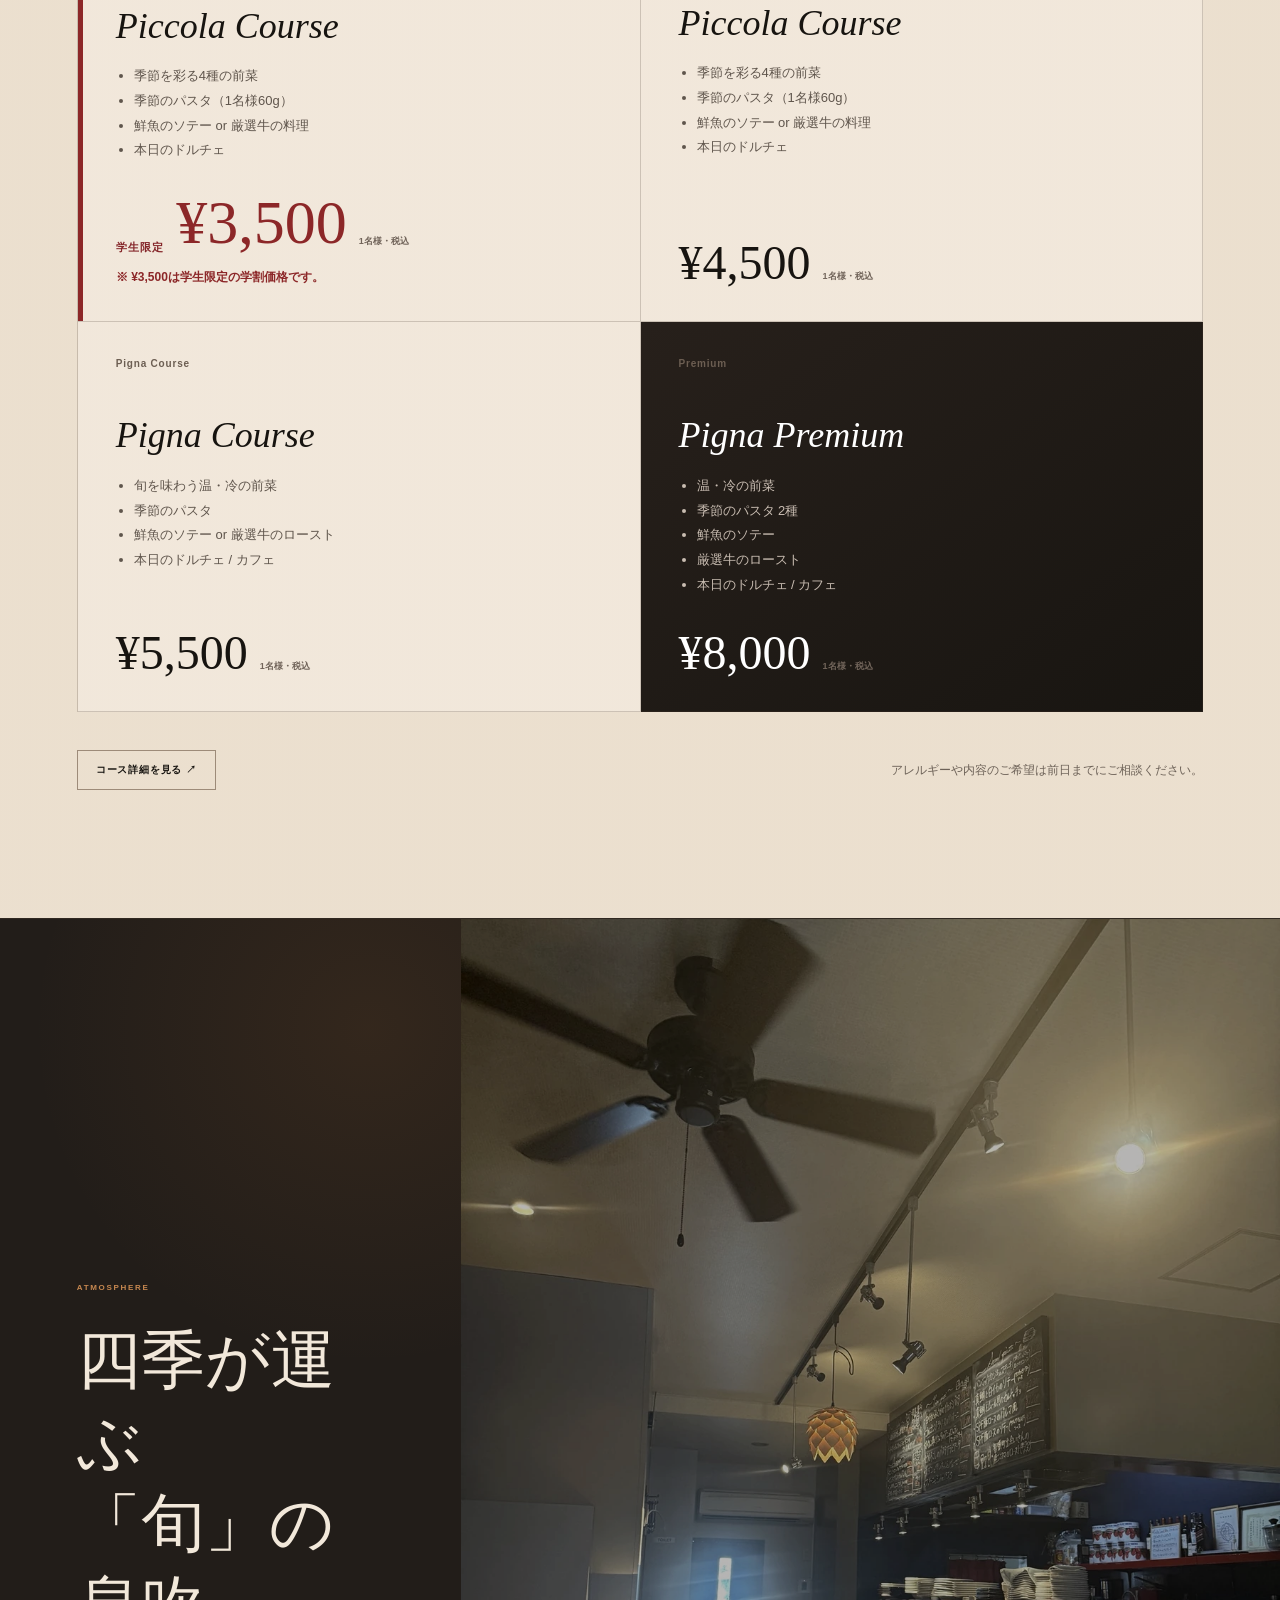
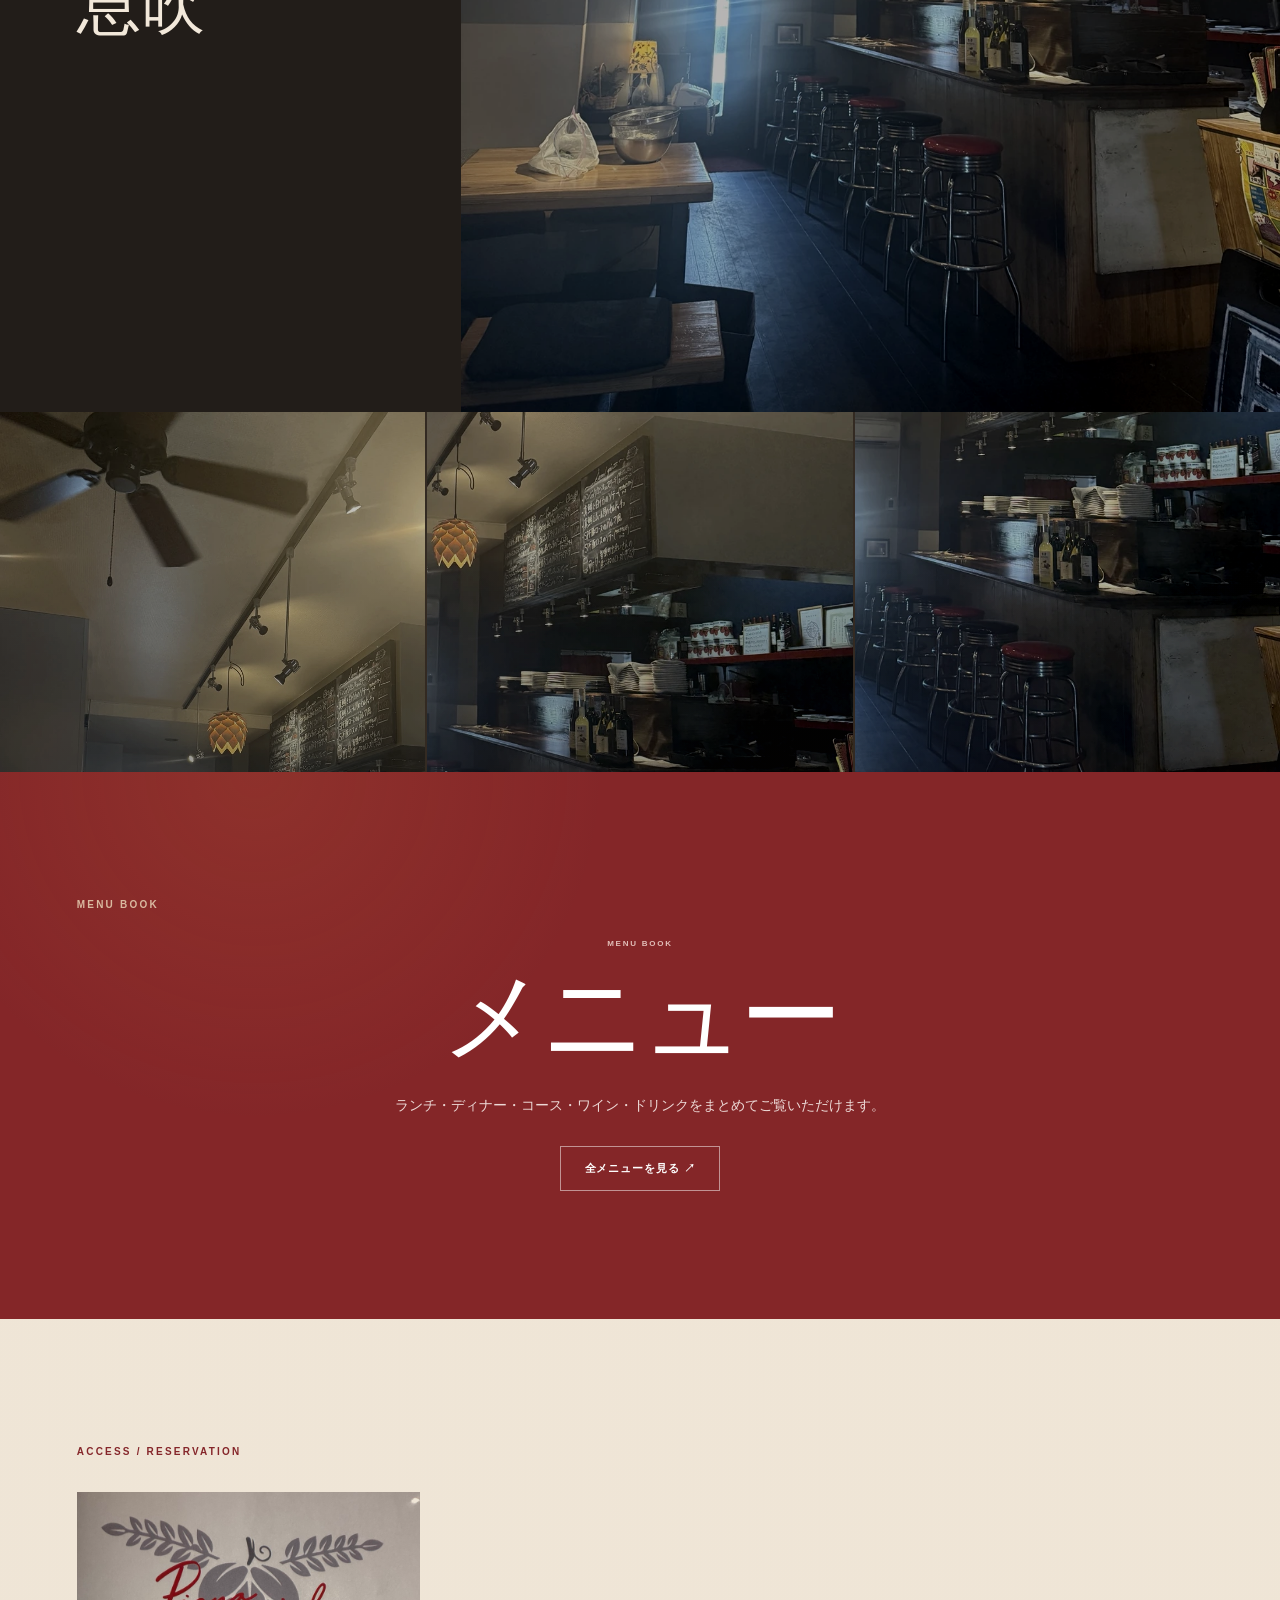
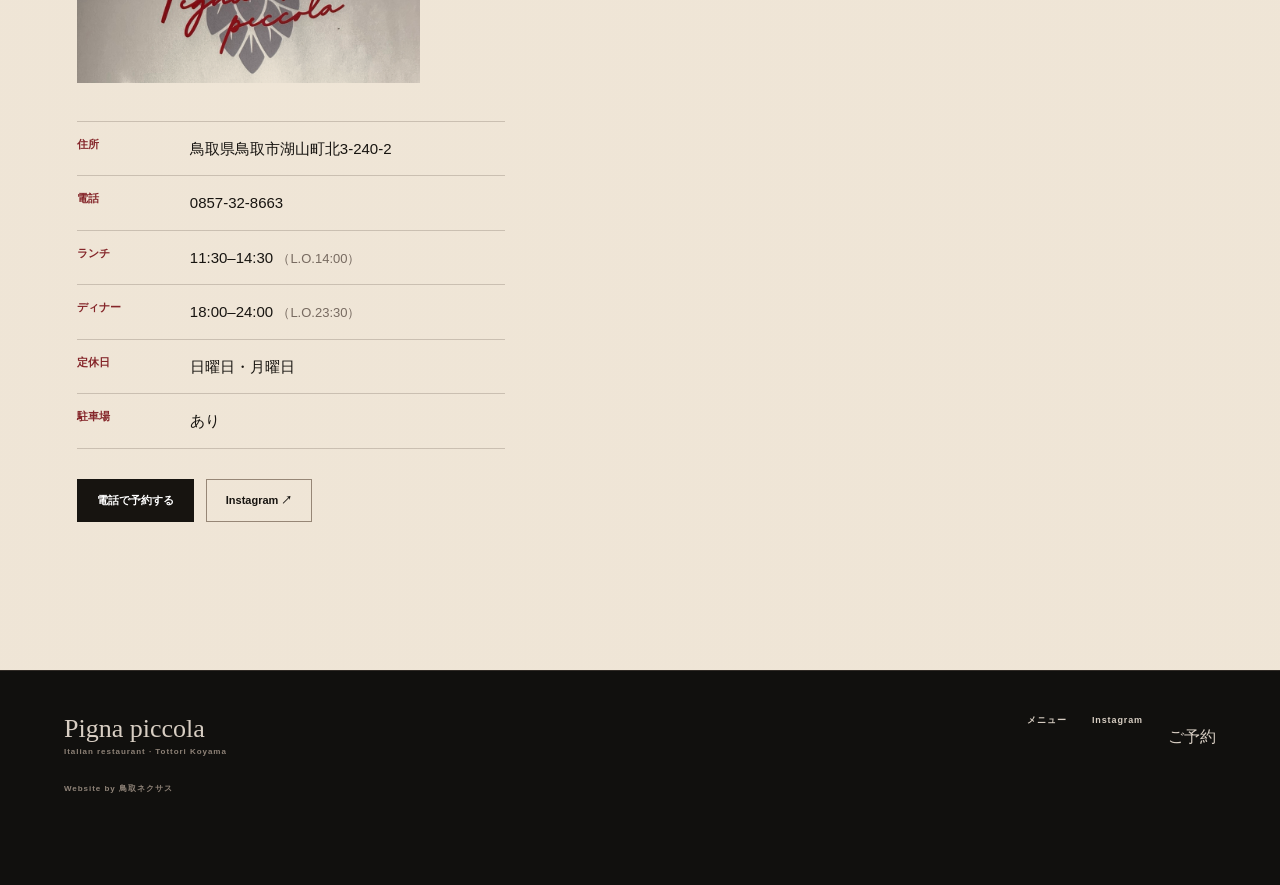
==== commit 98377910: "雰囲気追加" ====
--- a/index.html
+++ b/index.html
@@ -24,9 +24,9 @@
     </a>
     <button class="nav-toggle" type="button" aria-label="メニューを開く" aria-expanded="false"><i></i><i></i></button>
     <nav class="global-nav" aria-label="メインナビゲーション">
-      <a href="#concept">Concept</a><a href="menu.html">Menu</a><a href="#course">Course</a><a href="#access">Access</a>
+      <a href="#concept">コンセプト</a><a href="menu.html">メニュー</a><a href="#course">コース</a><a href="#access">店舗情報・アクセス</a>
       <a href="https://www.instagram.com/pigna_piccola/" target="_blank" rel="noopener">Instagram</a>
-      <a class="reserve" href="tel:0857328663">Reserve</a>
+      <a class="reserve" href="tel:0857328663">ご予約</a>
     </nav>
   </header>
 
@@ -38,9 +38,9 @@
         <p class="kicker">ITALIAN RESTAURANT · TOTTORI KOYAMA</p>
         <h1 id="hero-title"><img src="images/logo-light.png" alt="Pigna piccola"></h1>
         <p class="hero__address">鳥取県鳥取市湖山町北3-240-2</p>
-        <div class="hero__buttons"><a href="menu.html">MENU <b>↗</b></a><a href="tel:0857328663">RESERVATION <b>↗</b></a></div>
+        <div class="hero__buttons"><a href="menu.html">メニューを見る <b>↗</b></a><a href="tel:0857328663">電話で予約 <b>↗</b></a></div>
       </div>
-      <div class="hero__meta"><span>LUNCH 11:30–14:30 <small>L.O.14:00</small></span><span>DINNER 18:00–24:00 <small>L.O.23:30</small></span><span>CLOSED SUN / MON</span></div>
+      <div class="hero__meta"><span>ランチ 11:30–14:30 <small>L.O.14:00</small></span><span>ディナー 18:00–24:00 <small>L.O.23:30</small></span><span>定休日 日・月</span></div>
       <a class="hero__scroll" href="#concept"><span>SCROLL</span><i></i></a>
     </section>
 
@@ -52,27 +52,27 @@
         <p>厳選した肉、野菜、魚。<br>その食材が最も輝く一瞬を逃さず、それぞれの個性を引き出す一皿に仕立てました。</p>
         <p>丁寧に時間をかけ、素材と対話するように作り上げた旬の味わいを、どうぞ心ゆくまでご堪能ください。</p>
       </div>
-      <figure class="motto__photo reveal"><img src="images/interior-counter.webp" alt="木のカウンターと黒板メニューのある店内"></figure>
+      <figure class="motto__photo reveal"><img src="images/detail-board.webp" alt="黒板メニューと木のカウンターのある店内"></figure>
     </section>
 
     <section class="menu-preview" aria-label="メニュー紹介">
       <a class="menu-preview__item menu-preview__item--large reveal" href="menu.html#lunch">
         <img src="images/hero-pasta.webp" alt="パスタランチセット"><span class="menu-preview__shade"></span>
-        <div><small>01 / LUNCH</small><h2>Lunch</h2><p>パスタランチセット / ピアディーナ</p><b>VIEW MENU ↗</b></div>
+        <div><small>01 / LUNCH</small><h2>ランチ</h2><p>パスタランチセット / ピアディーナ</p><b>メニューを見る ↗</b></div>
       </a>
       <a class="menu-preview__item reveal" href="menu.html#dinner">
         <img src="images/interior-counter.webp" alt="店内カウンター"><span class="menu-preview__shade"></span>
-        <div><small>02 / DINNER</small><h2>Dinner</h2><p>前菜 / パスタ / 肉・魚料理 / デザート</p><b>VIEW MENU ↗</b></div>
+        <div><small>02 / DINNER</small><h2>ディナー</h2><p>前菜 / パスタ / 肉・魚料理 / デザート</p><b>メニューを見る ↗</b></div>
       </a>
       <a class="menu-preview__item reveal" href="menu.html#wine">
         <img src="images/hero-pasta-dessert.webp" alt="料理とワインを楽しむイメージ"><span class="menu-preview__shade"></span>
-        <div><small>03 / WINE & DRINK</small><h2>Wine</h2><p>グラスワイン / ボトルワイン / ドリンク</p><b>VIEW MENU ↗</b></div>
+        <div><small>03 / WINE & DRINK</small><h2>ワイン・ドリンク</h2><p>グラスワイン / ボトルワイン / ドリンク</p><b>メニューを見る ↗</b></div>
       </a>
     </section>
 
     <section class="course section" id="course">
       <div class="section-label">COURSE</div>
-      <div class="course__head reveal"><h2>Course</h2><p>事前予約制です。季節や仕入れにより内容が変わります。</p></div>
+      <div class="course__head reveal"><h2>コース</h2><p>事前予約制です。季節や仕入れにより内容が変わります。</p></div>
       <div class="course__grid">
         <article class="course-card course-card--student reveal">
           <div class="course-card__top"><span class="student-tag">学生限定・学割価格</span><small>学生証をご提示ください</small></div>
@@ -88,19 +88,26 @@
       <div class="course__foot reveal"><a href="menu.html#course">コース詳細を見る ↗</a><span>アレルギーや内容のご希望は前日までにご相談ください。</span></div>
     </section>
 
-    <section class="atmosphere">
-      <figure class="atmosphere__main reveal"><img src="images/interior-main.webp" alt="Pigna piccola 店内全景"></figure>
-      <div class="atmosphere__motto reveal"><small>PIGNA PICCOLA</small><p>四季が運ぶ<br>「旬」の息吹</p></div>
-      <div class="atmosphere__grid">
-        <figure class="reveal"><img src="images/hero-piadina-ham.webp" alt="モッツァレラチーズと生ハムのピアディーナ"></figure>
-        <figure class="reveal"><img src="images/hero-piadina-salsiccia.webp" alt="サルシッチャのピアディーナ"></figure>
-        <figure class="reveal"><img src="images/hero-pasta-dessert.webp" alt="パスタランチセット"></figure>
+    
+    <section class="atmosphere atmosphere--v14">
+      <div class="atmosphere-v14__intro reveal">
+        <small>ATMOSPHERE</small>
+        <p>四季が運ぶ<br>「旬」の息吹</p>
+      </div>
+      <figure class="atmosphere-v14__wide reveal">
+        <img src="images/interior-main.webp" alt="Pigna piccola 店内">
+      </figure>
+      <div class="atmosphere-v14__details">
+        <figure class="reveal"><img src="images/detail-lamp.webp" alt="店内の照明と天井ファン"></figure>
+        <figure class="reveal"><img src="images/detail-board.webp" alt="店内の黒板メニュー"></figure>
+        <figure class="reveal"><img src="images/detail-counter.webp" alt="木のカウンターとワイン"></figure>
       </div>
     </section>
 
+
     <section class="menu-book-cta section">
       <div class="section-label section-label--light">MENU BOOK</div>
-      <div class="menu-book-cta__inner reveal"><h2>Lunch / Dinner / Course<br>Wine / Drink</h2><p>メニュー・価格・コース内容をまとめてご覧いただけます。</p><a href="menu.html">FULL MENU ↗</a></div>
+      <div class="menu-book-cta__inner reveal"><small>MENU BOOK</small><h2>メニュー</h2><p>ランチ・ディナー・コース・ワイン・ドリンクをまとめてご覧いただけます。</p><a href="menu.html">全メニューを見る ↗</a></div>
     </section>
 
     <section class="access section" id="access">
@@ -117,9 +124,44 @@
     </section>
   </main>
 
-  <footer class="site-footer"><div><strong>Pigna piccola</strong><span>Italian restaurant · Tottori Koyama</span></div><nav><a href="menu.html">Menu</a><a href="https://www.instagram.com/pigna_piccola/" target="_blank" rel="noopener">Instagram</a><a href="tel:0857328663">Reserve</a></nav><small>Website by 鳥取ネクサス</small></footer>
-  <div class="mobile-actions"><a href="menu.html">MENU</a><a href="https://www.instagram.com/pigna_piccola/" target="_blank" rel="noopener">INSTAGRAM</a><a class="mobile-actions__reserve" href="tel:0857328663">予約</a></div>
+  <footer class="site-footer"><div><strong>Pigna piccola</strong><span>Italian restaurant · Tottori Koyama</span></div><nav><a href="menu.html">メニュー</a><a href="https://www.instagram.com/pigna_piccola/" target="_blank" rel="noopener">Instagram</a><button type="button" class="footer-reserve-button reserve-trigger" data-reserve-open>ご予約</button></nav><small>Website by 鳥取ネクサス</small></footer>
+  <div class="mobile-actions"><a href="menu.html">メニュー</a><button type="button" class="reserve-trigger" data-reserve-open>ご予約</button><a class="mobile-call" href="tel:0857328663">電話</a></div>
   <button class="to-top" type="button" aria-label="ページ上部へ">↑</button>
+
+  <div class="reserve-modal" id="reserveModal" aria-hidden="true">
+    <div class="reserve-modal-backdrop" data-reserve-close></div>
+    <section class="reserve-modal-panel" role="dialog" aria-modal="true" aria-labelledby="reserveModalTitle">
+      <button class="reserve-modal-close" type="button" aria-label="閉じる" data-reserve-close>×</button>
+      <span class="eyebrow">RESERVATION</span>
+      <h2 id="reserveModalTitle">ご予約方法</h2>
+      <p class="reserve-modal-intro">ご希望の方法をお選びください。</p>
+
+      <a class="reserve-modal-option primary" href="tel:0857328663">
+        <div>
+          <small>当日予約・お急ぎ</small>
+          <strong>電話で予約</strong>
+          <span>0857-32-8663</span>
+        </div>
+        <b>→</b>
+      </a>
+
+      <a class="reserve-modal-option" href="https://www.instagram.com/pigna_piccola/" target="_blank" rel="noopener">
+        <div>
+          <small>営業時間外のご相談</small>
+          <strong>Instagramで問い合わせ</strong>
+          <span>@pigna_piccola</span>
+        </div>
+        <b>→</b>
+      </a>
+
+      <div class="reserve-modal-note">
+        <p><strong>ランチ</strong> 11:30–14:30</p>
+        <p><strong>ディナー</strong> 18:00–24:00</p>
+        <p>当日はお電話でのご連絡がおすすめです。</p>
+      </div>
+    </section>
+  </div>
+
   <script src="js/main.js"></script>
 </body>
 </html>
--- a/css/style.css
+++ b/css/style.css
@@ -16,3 +16,785 @@
 /* responsive */@media(max-width:980px){.global-nav{position:fixed;inset:70px 0 0;background:#171410;display:flex;flex-direction:column;justify-content:center;align-items:center;gap:28px;transform:translateX(100%);transition:.4s}.global-nav.open{transform:none}.global-nav a{font-size:12px}.nav-toggle{display:block}.motto{grid-template-columns:1fr 1fr;grid-template-areas:"label label" "title title" "body photo"}.motto__photo{height:560px}.menu-preview{grid-template-columns:1fr 1fr;grid-template-rows:560px 420px}.menu-preview__item--large{grid-row:auto;grid-column:1/-1}.course__head{grid-template-columns:1fr}.course__grid{grid-template-columns:1fr 1fr}.atmosphere{grid-template-columns:1fr}.atmosphere__main{height:600px}.atmosphere__motto{min-height:360px}.access{grid-template-columns:1fr}.access__map{height:440px}.menu-columns-pro,.drink-grid,.wine-grid{grid-template-columns:1fr}.photo-menu-grid{grid-template-columns:1fr}.course-menu-grid{grid-template-columns:1fr 1fr}.menu-feature{grid-template-columns:1fr}.menu-feature>img{min-height:360px}.menu-intro{flex-direction:column;gap:7px;text-align:center}}
 @media(max-width:640px){.section{padding:82px 20px}.site-header{height:68px;padding:0 18px}.site-header.scrolled,.site-header--solid{height:64px}.brand span{font-size:21px}.brand small{font-size:6px}.global-nav{inset:64px 0 0}.hero{height:92svh;min-height:650px}.hero__image{object-position:57% center;filter:saturate(.8) brightness(.66)}.hero__content{left:20px;right:20px;bottom:128px;width:auto}.hero h1 img{width:min(360px,84vw)}.hero__address{font-size:12px}.hero__meta{right:18px;bottom:23px;max-width:67vw;justify-content:flex-end;flex-wrap:wrap;gap:7px 12px;font-size:8px;text-align:right}.hero__meta small{font-size:7px}.hero__scroll{left:20px;bottom:20px}.motto{display:block}.motto>.section-label{margin-bottom:25px}.motto__title h2{font-size:50px}.motto__body{margin:35px 0}.motto__body p{font-size:14px}.motto__photo{height:480px}.menu-preview{display:block}.menu-preview__item{display:block;height:520px;min-height:0}.menu-preview__item h2{font-size:57px}.course__head h2{font-size:68px}.course__head p{font-size:13px}.course__grid{grid-template-columns:1fr}.course-card{min-height:350px;padding:28px 23px}.course-card h3{font-size:32px}.course-card--student .course-card__price strong{font-size:56px}.course__foot{flex-direction:column;align-items:flex-start}.atmosphere__main{height:520px}.atmosphere__motto{min-height:330px}.atmosphere__motto p{font-size:43px}.atmosphere__grid{height:auto;grid-template-columns:1fr}.atmosphere__grid figure{height:300px;border-right:0;border-bottom:1px solid rgba(255,255,255,.1)}.menu-book-cta h2{font-size:50px}.access__logo{width:80%}.access__info dl div{grid-template-columns:80px 1fr}.access__info dd{font-size:14px}.access__buttons{flex-direction:column}.access__buttons a{text-align:center}.access__map{height:340px}.site-footer{grid-template-columns:1fr;padding-bottom:95px}.site-footer nav{grid-row:2}.mobile-actions{display:grid;position:fixed;z-index:95;left:0;right:0;bottom:0;grid-template-columns:1fr 1fr 1fr;background:#171410;border-top:1px solid #3b342f;padding-bottom:env(safe-area-inset-bottom)}.mobile-actions a{text-align:center;text-decoration:none;color:#ddd2c7;padding:15px 5px;font:700 9px/1 var(--sans);letter-spacing:.08em;border-right:1px solid #3b342f}.mobile-actions__reserve{background:var(--wine);color:#fff!important}.to-top{bottom:74px}.menu-hero{height:48vh;min-height:380px}.menu-hero__inner{left:20px;bottom:38px}.menu-hero__inner img{width:min(280px,70vw)}.menu-jump{top:64px;justify-content:flex-start;overflow-x:auto;-webkit-overflow-scrolling:touch}.menu-jump a{flex:0 0 auto;padding:15px 20px}.menu-intro{padding:30px 20px!important}.menu-section-title{grid-template-columns:50px 1fr;margin-bottom:38px}.menu-section-title>span{font-size:32px}.menu-section-title h2{font-size:45px}.menu-feature-copy{padding:30px 22px}.big-price{font-size:42px}.set-grid{grid-template-columns:1fr}.set-block{border-right:0;border-bottom:1px solid var(--line)}.set-block:last-child{border-bottom:0}.photo-menu-grid article{grid-template-columns:38% 62%}.photo-menu-grid img{min-height:100%;height:100%}.photo-menu-grid article>div{padding:16px}.photo-menu-grid h4{font-size:16px}.photo-menu-grid p{font-size:12px}.menu-two-col{grid-template-columns:1fr}.plain-list{columns:1}.menu-columns-pro,.drink-grid{grid-template-columns:1fr}.category{padding:24px 18px}.menu-line span{font-size:14px;max-width:72%}.menu-line b{font-size:13px;text-align:right}.course-menu-grid{grid-template-columns:1fr}.course-menu-grid article{padding:28px 22px}.course-student-price strong{font-size:52px}.wine-grid{grid-template-columns:1fr}.wine-item{padding:22px 18px}.menu-end{padding-bottom:120px}}
 @media(prefers-reduced-motion:reduce){html{scroll-behavior:auto}.opening__logo,.opening__rule,.opening p,.hero__image,.reveal{animation:none!important;transition:none!important}.reveal{opacity:1;transform:none}}
+
+
+/* =====================================================================
+   V11 — 日本語UI優先
+   英語は装飾、操作・判断に必要な文言は日本語で表示
+   ===================================================================== */
+.home-v7 .global-nav a,
+.home-v7 .hero-v7-actions a,
+.home-v7 .access-v6-links a,
+.home-v7 .course-v7-actions a,
+.home-v7 .v6-link,
+.home-v7 .v6-outline,
+.home-v7 .menu-cta-v6 a,
+.menu-page .menu-jump a,
+.menu-page .menu-end a{
+  letter-spacing:.08em;
+}
+
+.home-v7 .global-nav a{
+  font-size:12px;
+}
+
+.home-v7 .nav-reserve{
+  font-weight:700;
+}
+
+.home-v7 .hero-v7-actions a{
+  font-size:12px;
+  letter-spacing:.06em;
+}
+
+.home-v7 .eyebrow,
+.menu-page .eyebrow{
+  opacity:.72;
+  font-size:8px;
+  letter-spacing:.18em;
+}
+
+.home-v7 .hero-v7-caption{
+  font-family:var(--sans);
+  font-style:normal;
+}
+
+.home-v7 .mobile-actions a{
+  font-size:11px;
+  letter-spacing:.04em;
+}
+
+.menu-page .menu-jump a{
+  font-size:11px;
+  letter-spacing:.05em;
+}
+
+@media(max-width:640px){
+  .home-v7 .global-nav a{
+    font-size:15px;
+    letter-spacing:.02em;
+  }
+  .home-v7 .hero-v7-actions a{
+    font-size:13px;
+  }
+  .home-v7 .mobile-actions a{
+    font-size:12px;
+  }
+  .menu-page .menu-jump a{
+    font-size:11px;
+    letter-spacing:.02em;
+  }
+}
+
+
+/* =====================================================================
+   V12 — 予約導線を短縮
+   ===================================================================== */
+button{
+  font:inherit;
+}
+.nav-reserve,
+.hero-reserve-button,
+.access-reserve-button,
+.footer-reserve-button,
+.mobile-actions button,
+.menu-reserve-trigger{
+  cursor:pointer;
+}
+
+/* ナビ予約ボタン */
+.home-v7 .nav-reserve{
+  color:inherit;
+  background:transparent;
+  border:1px solid rgba(255,255,255,.35);
+  padding:10px 16px;
+  font-size:12px;
+  letter-spacing:.06em;
+}
+.home-v7 .site-header.scrolled .nav-reserve{
+  color:#f4ecdf;
+}
+.hero-reserve-button{
+  color:#fff;
+  background:none;
+  border:0;
+  border-bottom:1px solid rgba(255,255,255,.46);
+  padding:12px 0 8px;
+  font:700 12px/1 var(--sans);
+  letter-spacing:.06em;
+}
+.hero-reserve-button span{margin-left:22px}
+
+/* 予約セクション */
+.reserve-v12{
+  background:#201b18;
+  color:#f2e9de;
+  padding-top:120px;
+  padding-bottom:120px;
+}
+.reserve-v12-head{
+  display:grid;
+  grid-template-columns:1fr .75fr;
+  gap:20px 7vw;
+  align-items:end;
+  margin-bottom:52px;
+}
+.reserve-v12-head .eyebrow,
+.reserve-v12-head h2{grid-column:1}
+.reserve-v12-head h2{
+  margin:16px 0 0;
+  font:400 clamp(52px,6vw,88px)/1 var(--serif);
+  letter-spacing:-.045em;
+}
+.reserve-v12-head p{
+  grid-column:2;
+  grid-row:1/3;
+  margin:0;
+  border-top:1px solid rgba(255,255,255,.22);
+  padding-top:20px;
+  font-size:14px;
+  line-height:1.9;
+  color:#c7b9ad;
+}
+.reserve-v12-grid{
+  display:grid;
+  grid-template-columns:1fr 1fr;
+  border-top:1px solid rgba(255,255,255,.18);
+  border-left:1px solid rgba(255,255,255,.18);
+}
+.reserve-v12-card{
+  min-height:290px;
+  padding:32px 34px;
+  border-right:1px solid rgba(255,255,255,.18);
+  border-bottom:1px solid rgba(255,255,255,.18);
+  color:#f3eadf;
+  text-decoration:none;
+  display:flex;
+  flex-direction:column;
+  justify-content:space-between;
+  transition:background .25s ease, transform .25s ease;
+}
+.reserve-v12-card:hover{
+  background:#2b2420;
+}
+.reserve-v12-phone{
+  background:#7f2427;
+}
+.reserve-v12-phone:hover{
+  background:#8c292d;
+}
+.reserve-v12-label{
+  display:inline-block;
+  margin-bottom:22px;
+  font:700 11px/1 var(--sans);
+  letter-spacing:.08em;
+  color:#d5c4b6;
+}
+.reserve-v12-phone .reserve-v12-label{color:#f0d8d9}
+.reserve-v12-card h3{
+  margin:0 0 13px;
+  font:400 30px/1.25 var(--serif);
+}
+.reserve-v12-card p{
+  margin:0;
+  font-size:13px;
+  color:#c5b8ae;
+}
+.reserve-v12-phone p{color:#ead0d2}
+.reserve-v12-meta{
+  display:flex;
+  align-items:end;
+  justify-content:space-between;
+  gap:20px;
+  margin-top:45px;
+}
+.reserve-v12-meta strong{
+  font:400 25px/1 var(--serif);
+}
+.reserve-v12-meta span{
+  font:700 9px/1 var(--sans);
+  letter-spacing:.16em;
+}
+.reserve-v12-info{
+  display:grid;
+  grid-template-columns:repeat(3,1fr);
+  border-bottom:1px solid rgba(255,255,255,.16);
+}
+.reserve-v12-info div{
+  padding:18px 0;
+  display:flex;
+  gap:18px;
+  align-items:center;
+}
+.reserve-v12-info span{
+  font-size:11px;
+  color:#a99b90;
+}
+.reserve-v12-info strong{
+  font-size:13px;
+  font-weight:500;
+}
+
+/* access/footer button normalize */
+.access-reserve-button,
+.footer-reserve-button{
+  background:none;
+  border:0;
+  padding:0;
+  color:inherit;
+  text-decoration:none;
+}
+.access-reserve-button{
+  font:700 11px/1 var(--sans);
+  letter-spacing:.13em;
+  border-bottom:1px solid #918071;
+  padding-bottom:5px;
+}
+
+/* モーダル */
+.reserve-modal{
+  position:fixed;
+  inset:0;
+  z-index:10000;
+  opacity:0;
+  visibility:hidden;
+  transition:opacity .25s ease, visibility .25s ease;
+}
+.reserve-modal.is-open{
+  opacity:1;
+  visibility:visible;
+}
+.reserve-modal-backdrop{
+  position:absolute;
+  inset:0;
+  background:rgba(8,7,6,.72);
+  backdrop-filter:blur(6px);
+}
+.reserve-modal-panel{
+  position:absolute;
+  right:0;
+  top:0;
+  height:100%;
+  width:min(520px,100%);
+  background:#eee4d5;
+  color:#211d1a;
+  padding:clamp(36px,6vw,68px);
+  overflow:auto;
+  transform:translateX(100%);
+  transition:transform .35s cubic-bezier(.2,.7,.2,1);
+  box-shadow:-20px 0 60px rgba(0,0,0,.22);
+}
+.reserve-modal.is-open .reserve-modal-panel{
+  transform:translateX(0);
+}
+.reserve-modal-close{
+  position:absolute;
+  right:24px;
+  top:20px;
+  border:0;
+  background:none;
+  color:#211d1a;
+  font-size:32px;
+  line-height:1;
+  cursor:pointer;
+}
+.reserve-modal-panel h2{
+  margin:15px 0 8px;
+  font:400 clamp(42px,5vw,64px)/1 var(--serif);
+}
+.reserve-modal-intro{
+  margin:0 0 32px;
+  font-size:14px;
+  color:#645951;
+}
+.reserve-modal-option{
+  display:flex;
+  justify-content:space-between;
+  align-items:center;
+  gap:20px;
+  min-height:128px;
+  padding:22px 24px;
+  border:1px solid #b9a58f;
+  color:#211d1a;
+  text-decoration:none;
+  margin-bottom:14px;
+  background:rgba(255,255,255,.24);
+}
+.reserve-modal-option.primary{
+  background:#7f2427;
+  color:#fff;
+  border-color:#7f2427;
+}
+.reserve-modal-option small{
+  display:block;
+  margin-bottom:8px;
+  font-size:11px;
+  color:#76685e;
+}
+.reserve-modal-option.primary small{
+  color:#f0d3d5;
+}
+.reserve-modal-option strong{
+  display:block;
+  font:400 22px/1.3 var(--serif);
+}
+.reserve-modal-option span{
+  display:block;
+  margin-top:8px;
+  font-size:13px;
+}
+.reserve-modal-option b{
+  font-size:22px;
+  font-weight:400;
+}
+.reserve-modal-note{
+  margin-top:30px;
+  padding-top:22px;
+  border-top:1px solid #b9a58f;
+}
+.reserve-modal-note p{
+  margin:7px 0;
+  font-size:13px;
+  line-height:1.6;
+}
+.reserve-modal-note strong{
+  display:inline-block;
+  min-width:76px;
+}
+
+/* mobile actions */
+.home-v7 .mobile-actions button{
+  border:0;
+  border-left:1px solid rgba(255,255,255,.1);
+  border-right:1px solid rgba(255,255,255,.1);
+  background:#7f2427;
+  color:#fff;
+}
+.menu-page .nav-reserve,
+.menu-page .menu-reserve-trigger{
+  background:#7f2427;
+  color:#fff;
+  border:0;
+  padding:11px 15px;
+}
+
+/* body lock */
+body.reserve-open{
+  overflow:hidden;
+}
+
+@media(max-width:760px){
+  .reserve-v12{
+    padding:86px 20px;
+  }
+  .reserve-v12-head{
+    grid-template-columns:1fr;
+    margin-bottom:36px;
+  }
+  .reserve-v12-head .eyebrow,
+  .reserve-v12-head h2,
+  .reserve-v12-head p{
+    grid-column:1;
+    grid-row:auto;
+  }
+  .reserve-v12-head h2{
+    font-size:50px;
+  }
+  .reserve-v12-head p{
+    font-size:13px;
+  }
+  .reserve-v12-grid{
+    grid-template-columns:1fr;
+  }
+  .reserve-v12-card{
+    min-height:230px;
+    padding:26px 22px;
+  }
+  .reserve-v12-card h3{
+    font-size:27px;
+  }
+  .reserve-v12-meta{
+    margin-top:32px;
+  }
+  .reserve-v12-meta strong{
+    font-size:22px;
+  }
+  .reserve-v12-info{
+    grid-template-columns:1fr;
+    padding-top:8px;
+  }
+  .reserve-v12-info div{
+    border-bottom:1px solid rgba(255,255,255,.12);
+  }
+  .reserve-modal-panel{
+    top:auto;
+    bottom:0;
+    height:auto;
+    max-height:92svh;
+    width:100%;
+    padding:42px 20px 28px;
+    transform:translateY(100%);
+  }
+  .reserve-modal.is-open .reserve-modal-panel{
+    transform:translateY(0);
+  }
+  .reserve-modal-option{
+    min-height:112px;
+    padding:19px 18px;
+  }
+  .reserve-modal-option strong{
+    font-size:20px;
+  }
+}
+
+
+/* =====================================================================
+   V13 — スマホナビの透過バグ修正
+   スクロール位置に関係なく、メニュー展開中は完全な黒背景に固定
+   ===================================================================== */
+@media(max-width:980px){
+  .site-header{
+    z-index:1000;
+  }
+
+  .global-nav{
+    z-index:999;
+    background:#171410 !important;
+    background-color:#171410 !important;
+    background-image:none !important;
+    opacity:1 !important;
+    backdrop-filter:none !important;
+    -webkit-backdrop-filter:none !important;
+    isolation:isolate;
+  }
+
+  .global-nav::before{
+    content:"";
+    position:absolute;
+    inset:0;
+    z-index:-1;
+    background:#171410;
+    opacity:1;
+    pointer-events:none;
+  }
+
+  body.nav-open .site-header,
+  body.nav-open .site-header.scrolled,
+  body.nav-open .site-header--solid{
+    background:#171410 !important;
+    background-color:#171410 !important;
+    background-image:none !important;
+    backdrop-filter:none !important;
+    -webkit-backdrop-filter:none !important;
+    border-bottom-color:#3b342f !important;
+  }
+
+  body.nav-open .global-nav,
+  body.nav-open .global-nav.open{
+    background:#171410 !important;
+    background-color:#171410 !important;
+    opacity:1 !important;
+  }
+}
+
+@media(max-width:640px){
+  body.nav-open .global-nav{
+    top:64px;
+    bottom:0;
+  }
+}
+
+
+/* =====================================================================
+   V14 — 実店舗の空気感を視覚で出す
+   木 / 黒 / 深い赤 / 暖色照明 / 黒板 / ワイン
+   ===================================================================== */
+:root{
+  --warm-black:#15120f;
+  --warm-charcoal:#221d19;
+  --warm-wood:#765337;
+  --warm-red:#8c2728;
+  --warm-amber:#c27838;
+  --warm-paper:#eee3d3;
+}
+
+/* 全体にごく薄い紙・フィルムの質感 */
+.home-page::before,
+.menu-page::before{
+  content:"";
+  position:fixed;
+  inset:0;
+  z-index:9998;
+  pointer-events:none;
+  opacity:.055;
+  mix-blend-mode:multiply;
+  background-image:
+    radial-gradient(circle at 20% 30%, #5d4939 0 .55px, transparent .7px),
+    radial-gradient(circle at 75% 65%, #5d4939 0 .45px, transparent .65px);
+  background-size:7px 7px, 11px 11px;
+}
+
+/* HERO：暖色ライトの空気を残す */
+.hero__image{
+  filter:saturate(.86) contrast(1.07) brightness(.67) sepia(.035);
+}
+.hero__veil{
+  background:
+    radial-gradient(circle at 69% 24%, rgba(203,126,54,.22), transparent 22%),
+    linear-gradient(90deg,rgba(8,7,6,.72),rgba(8,7,6,.18) 52%,rgba(8,7,6,.35)),
+    linear-gradient(0deg,rgba(7,6,5,.72),transparent 58%,rgba(7,6,5,.18));
+}
+.hero__content{
+  text-shadow:0 4px 28px rgba(0,0,0,.36);
+}
+.hero__buttons a{
+  font-size:11px;
+  letter-spacing:.06em;
+}
+.hero__meta{
+  color:rgba(255,255,255,.82);
+}
+
+/* モットー：店の言葉を主役に */
+.motto{
+  position:relative;
+  overflow:hidden;
+}
+.motto::after{
+  content:"旬";
+  position:absolute;
+  z-index:0;
+  right:-.02em;
+  bottom:-.18em;
+  font:400 clamp(180px,29vw,430px)/1 var(--serif);
+  color:rgba(116,82,55,.045);
+  pointer-events:none;
+}
+.motto>*{position:relative;z-index:1}
+.motto__photo{
+  box-shadow:0 28px 65px rgba(45,32,22,.18);
+}
+.motto__photo img{
+  filter:saturate(.82) contrast(1.08) brightness(.82) sepia(.035);
+}
+
+/* MENU PREVIEW：写真を暗く落ち着かせ、赤/琥珀をアクセント */
+.menu-preview{
+  background:var(--warm-black);
+  gap:2px;
+}
+.menu-preview__item{
+  background:#17130f;
+}
+.menu-preview__item img{
+  filter:saturate(.76) contrast(1.08) brightness(.65) sepia(.035);
+}
+.menu-preview__item:hover img{
+  filter:saturate(.88) contrast(1.08) brightness(.73) sepia(.025);
+}
+.menu-preview__shade{
+  background:
+    linear-gradient(0deg,rgba(9,7,6,.88),transparent 66%),
+    linear-gradient(90deg,rgba(105,46,31,.15),transparent 50%);
+}
+.menu-preview__item small{
+  color:#d09257;
+}
+.menu-preview__item h2{
+  font-size:clamp(44px,5vw,76px);
+  letter-spacing:-.04em;
+}
+
+/* COURSE：生成り＋暗い木のトーン */
+.course{
+  background:
+    linear-gradient(rgba(235,223,206,.96),rgba(235,223,206,.96)),
+    repeating-linear-gradient(90deg,rgba(86,60,41,.03) 0 1px,transparent 1px 6px);
+}
+.course-card{
+  background:rgba(255,252,247,.28);
+}
+.course-card--student{
+  box-shadow:inset 5px 0 0 var(--warm-red);
+}
+.student-tag,.student-note,.course-card--student .course-card__price strong{
+  color:var(--warm-red);
+}
+.course-card--dark{
+  background:linear-gradient(145deg,#27201b,#181511);
+}
+
+/* 店内空気感専用 */
+.atmosphere--v14{
+  background:var(--warm-black);
+  color:#f2e8da;
+  display:grid;
+  grid-template-columns:.72fr 1.28fr;
+  grid-template-areas:
+    "intro wide"
+    "details details";
+  border-top:1px solid #302820;
+}
+.atmosphere-v14__intro{
+  grid-area:intro;
+  padding:clamp(70px,9vw,145px) clamp(30px,6vw,90px);
+  display:flex;
+  flex-direction:column;
+  justify-content:center;
+  background:
+    radial-gradient(circle at 80% 10%,rgba(194,120,56,.11),transparent 32%),
+    var(--warm-charcoal);
+}
+.atmosphere-v14__intro small{
+  font:700 8px/1 var(--sans);
+  letter-spacing:.21em;
+  color:#c78850;
+}
+.atmosphere-v14__intro p{
+  margin:28px 0 0;
+  font:400 clamp(40px,5vw,74px)/1.28 var(--serif);
+}
+.atmosphere-v14__wide{
+  grid-area:wide;
+  margin:0;
+  min-height:720px;
+  overflow:hidden;
+}
+.atmosphere-v14__wide img{
+  width:100%;
+  height:100%;
+  object-fit:cover;
+  object-position:center;
+  filter:saturate(.82) contrast(1.06) brightness(.72) sepia(.03);
+}
+.atmosphere-v14__details{
+  grid-area:details;
+  display:grid;
+  grid-template-columns:1fr 1fr 1fr;
+  height:360px;
+  gap:2px;
+  background:#332a22;
+}
+.atmosphere-v14__details figure{
+  margin:0;
+  overflow:hidden;
+  position:relative;
+}
+.atmosphere-v14__details figure::after{
+  content:"";
+  position:absolute;
+  inset:0;
+  background:linear-gradient(0deg,rgba(10,8,7,.2),transparent 60%);
+}
+.atmosphere-v14__details img{
+  width:100%;
+  height:100%;
+  object-fit:cover;
+  filter:saturate(.83) contrast(1.08) brightness(.78) sepia(.035);
+  transition:transform .8s ease, filter .5s ease;
+}
+.atmosphere-v14__details figure:hover img{
+  transform:scale(1.035);
+  filter:saturate(.92) contrast(1.08) brightness(.84);
+}
+
+/* MENU BOOK CTA：英語大見出しではなく、日本語を主役に */
+.menu-book-cta{
+  background:
+    radial-gradient(circle at 20% 0,rgba(209,124,67,.13),transparent 30%),
+    #842628;
+}
+.menu-book-cta__inner small{
+  display:block;
+  font:700 8px/1 var(--sans);
+  letter-spacing:.22em;
+  color:#e1beb8;
+  margin-bottom:20px;
+}
+.menu-book-cta h2{
+  font-size:clamp(62px,8vw,118px);
+  line-height:.95;
+}
+.menu-book-cta a{
+  font-size:11px;
+  letter-spacing:.08em;
+}
+
+/* ACCESSも少し木・黒を繋ぐ */
+.access{
+  background:
+    linear-gradient(rgba(239,229,214,.96),rgba(239,229,214,.96)),
+    repeating-linear-gradient(90deg,rgba(90,64,45,.025) 0 1px,transparent 1px 7px);
+}
+
+/* menu.html：紙メニューっぽい落ち着き＋黒板の空気 */
+.menu-page{
+  background:#eee3d3;
+}
+.menu-hero__veil{
+  background:
+    radial-gradient(circle at 70% 18%,rgba(196,118,51,.15),transparent 26%),
+    linear-gradient(90deg,rgba(9,7,6,.8),rgba(9,7,6,.3));
+}
+.menu-jump{
+  background:rgba(20,17,14,.98);
+}
+.full-menu:nth-of-type(even){
+  background:#e5d7c4;
+}
+.category,.wine-item,.course-menu-grid article,.menu-list-block,.menu-note-card{
+  box-shadow:0 10px 30px rgba(61,43,30,.045);
+}
+.menu-section-title{
+  border-bottom-color:#af9a83;
+}
+.menu-section-title small{
+  color:#8c2728;
+}
+
+/* mobile */
+@media(max-width:980px){
+  .atmosphere--v14{
+    grid-template-columns:1fr;
+    grid-template-areas:"wide" "intro" "details";
+  }
+  .atmosphere-v14__wide{
+    min-height:620px;
+  }
+}
+
+@media(max-width:640px){
+  .hero__buttons a{
+    font-size:12px;
+  }
+  .hero__meta{
+    font-size:8.5px;
+  }
+  .motto::after{
+    font-size:210px;
+    right:-30px;
+    bottom:-20px;
+  }
+  .menu-preview__item h2{
+    font-size:49px;
+  }
+  .atmosphere-v14__wide{
+    min-height:520px;
+  }
+  .atmosphere-v14__intro{
+    padding:72px 22px;
+  }
+  .atmosphere-v14__intro p{
+    font-size:46px;
+  }
+  .atmosphere-v14__details{
+    grid-template-columns:1fr;
+    height:auto;
+  }
+  .atmosphere-v14__details figure{
+    height:280px;
+  }
+  .menu-book-cta h2{
+    font-size:64px;
+  }
+}
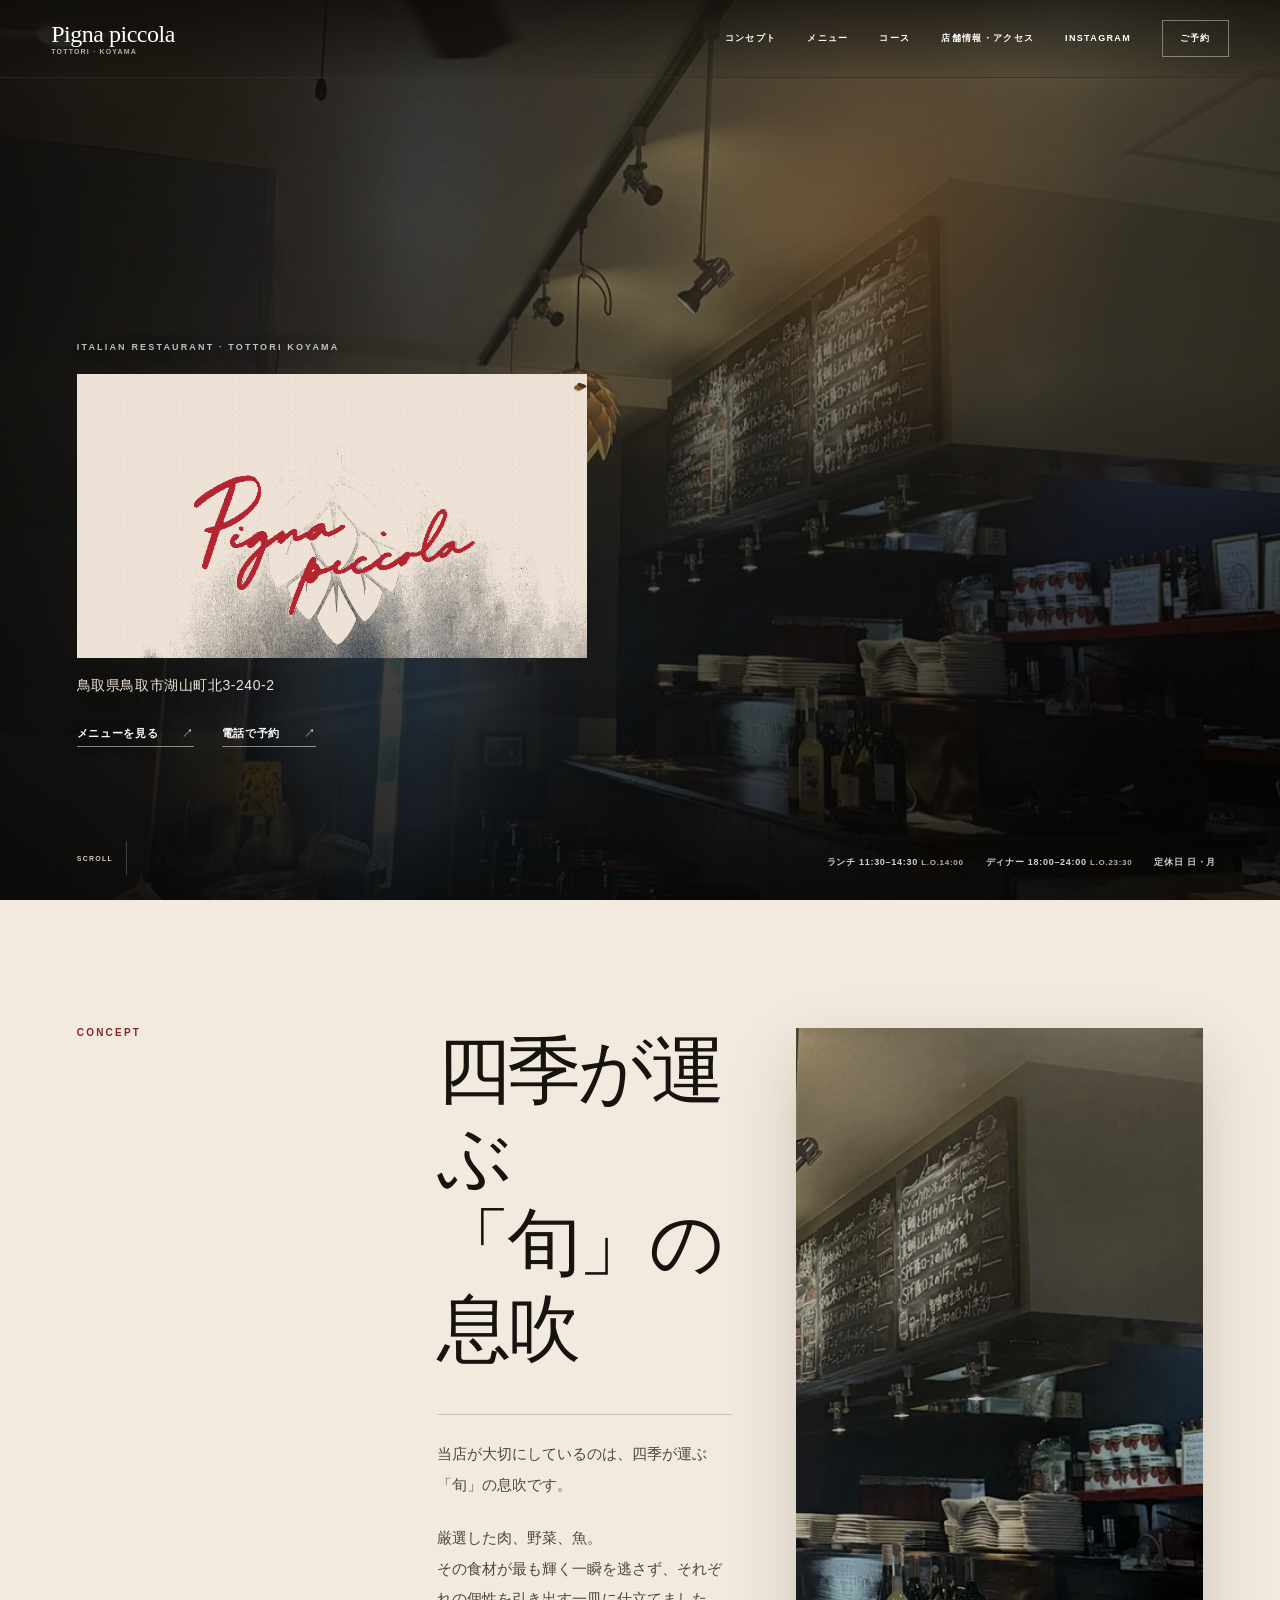
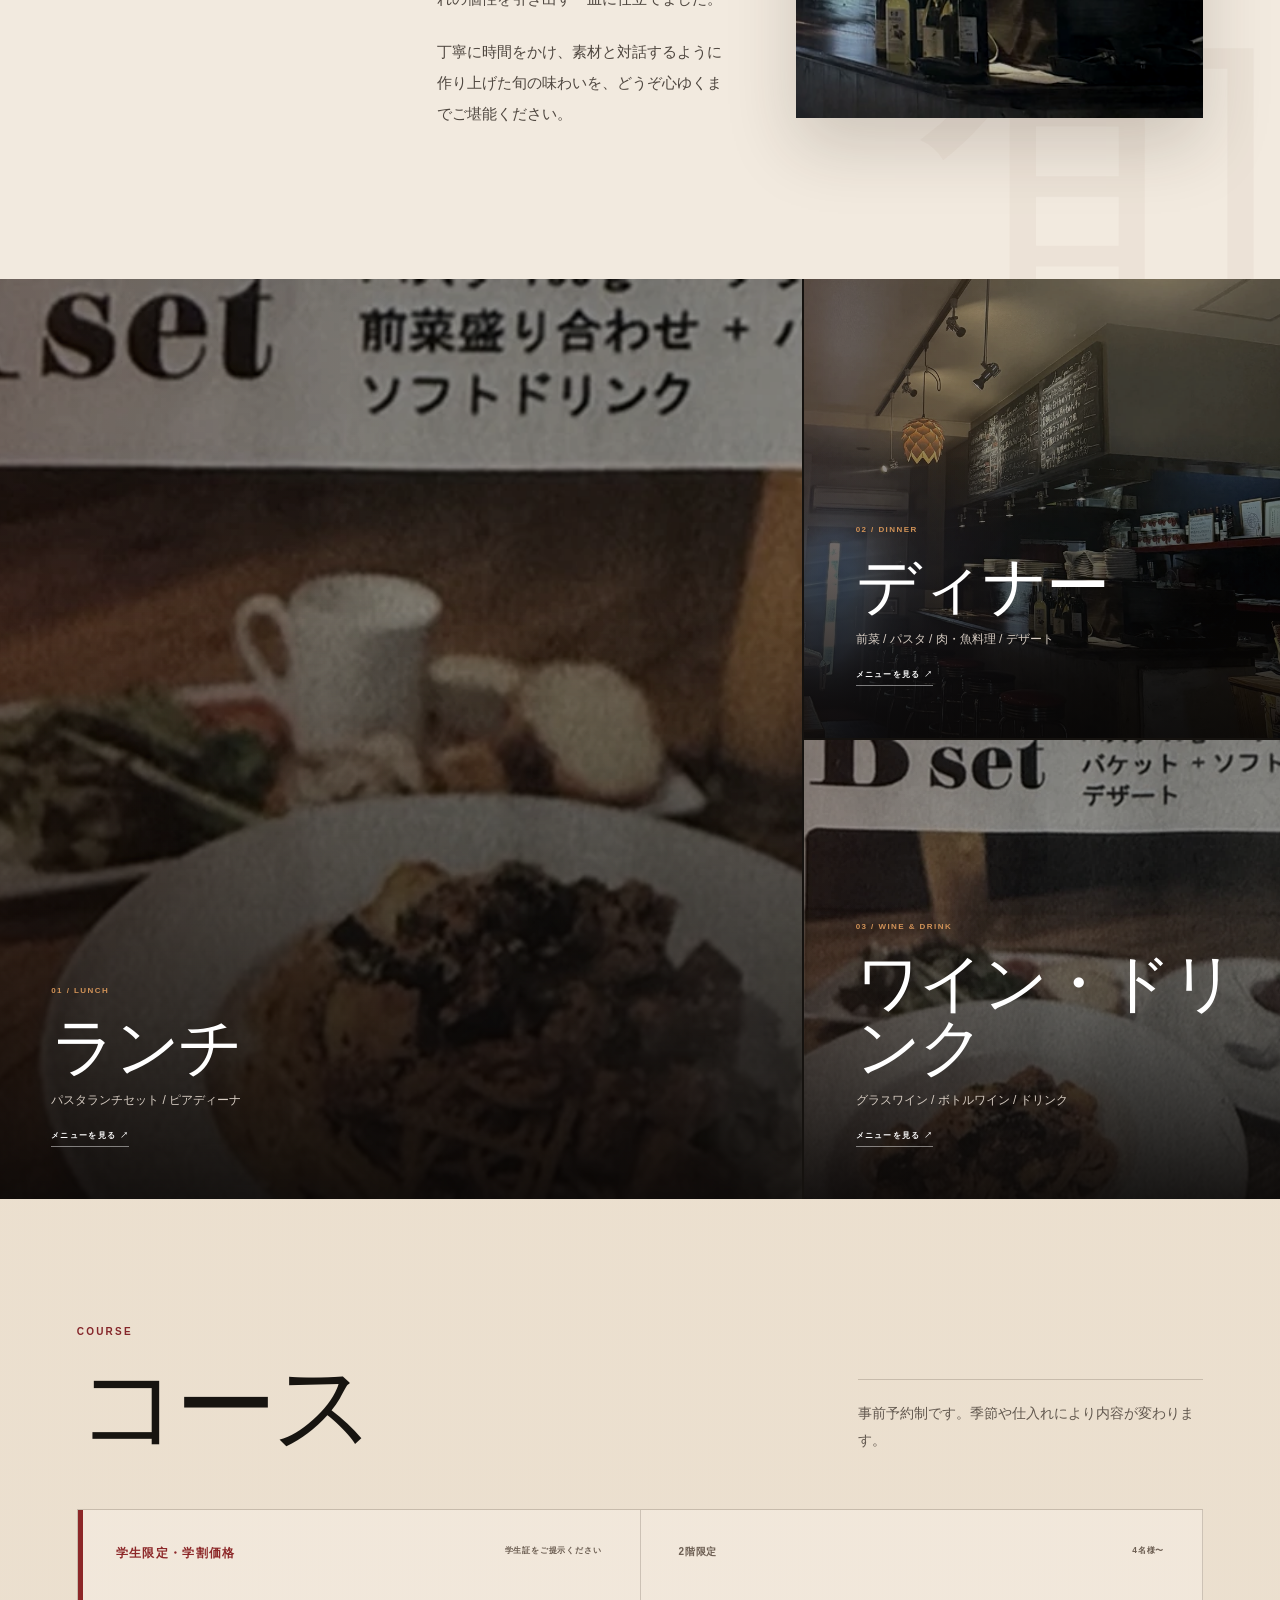
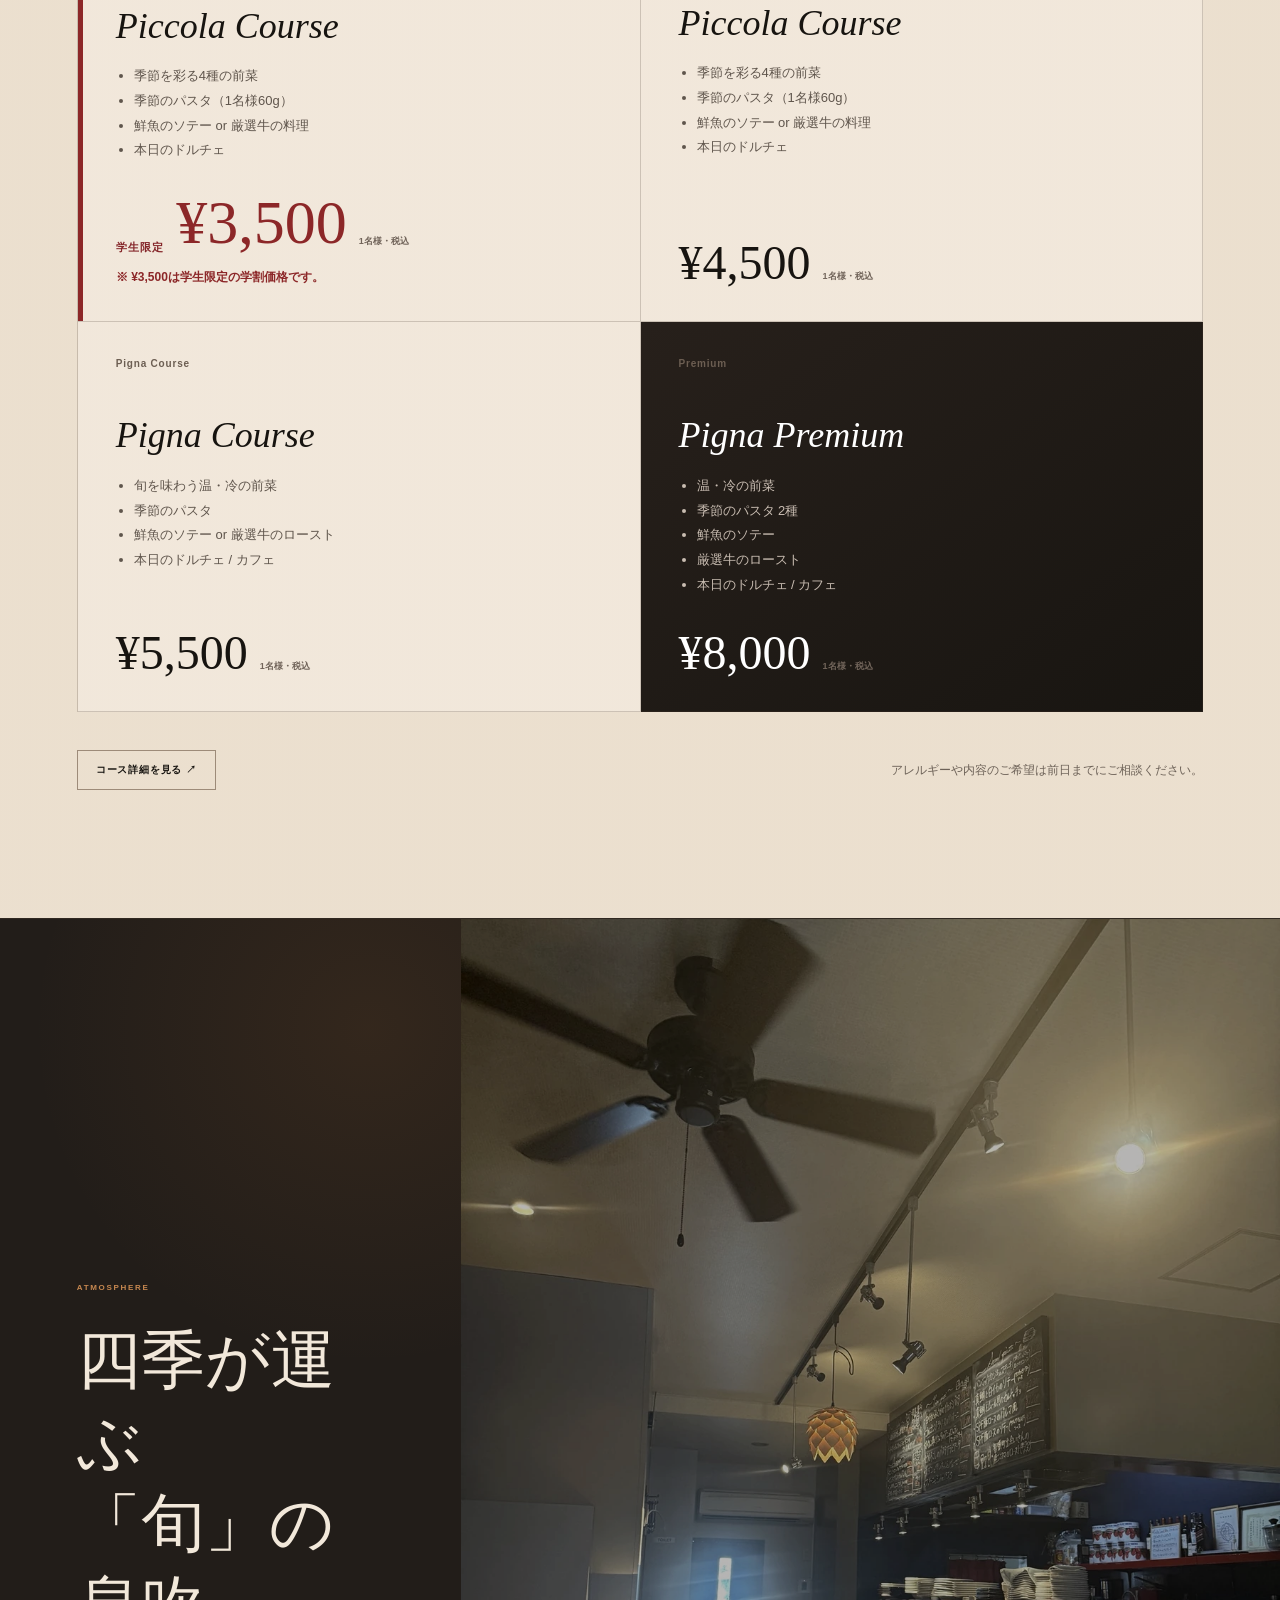
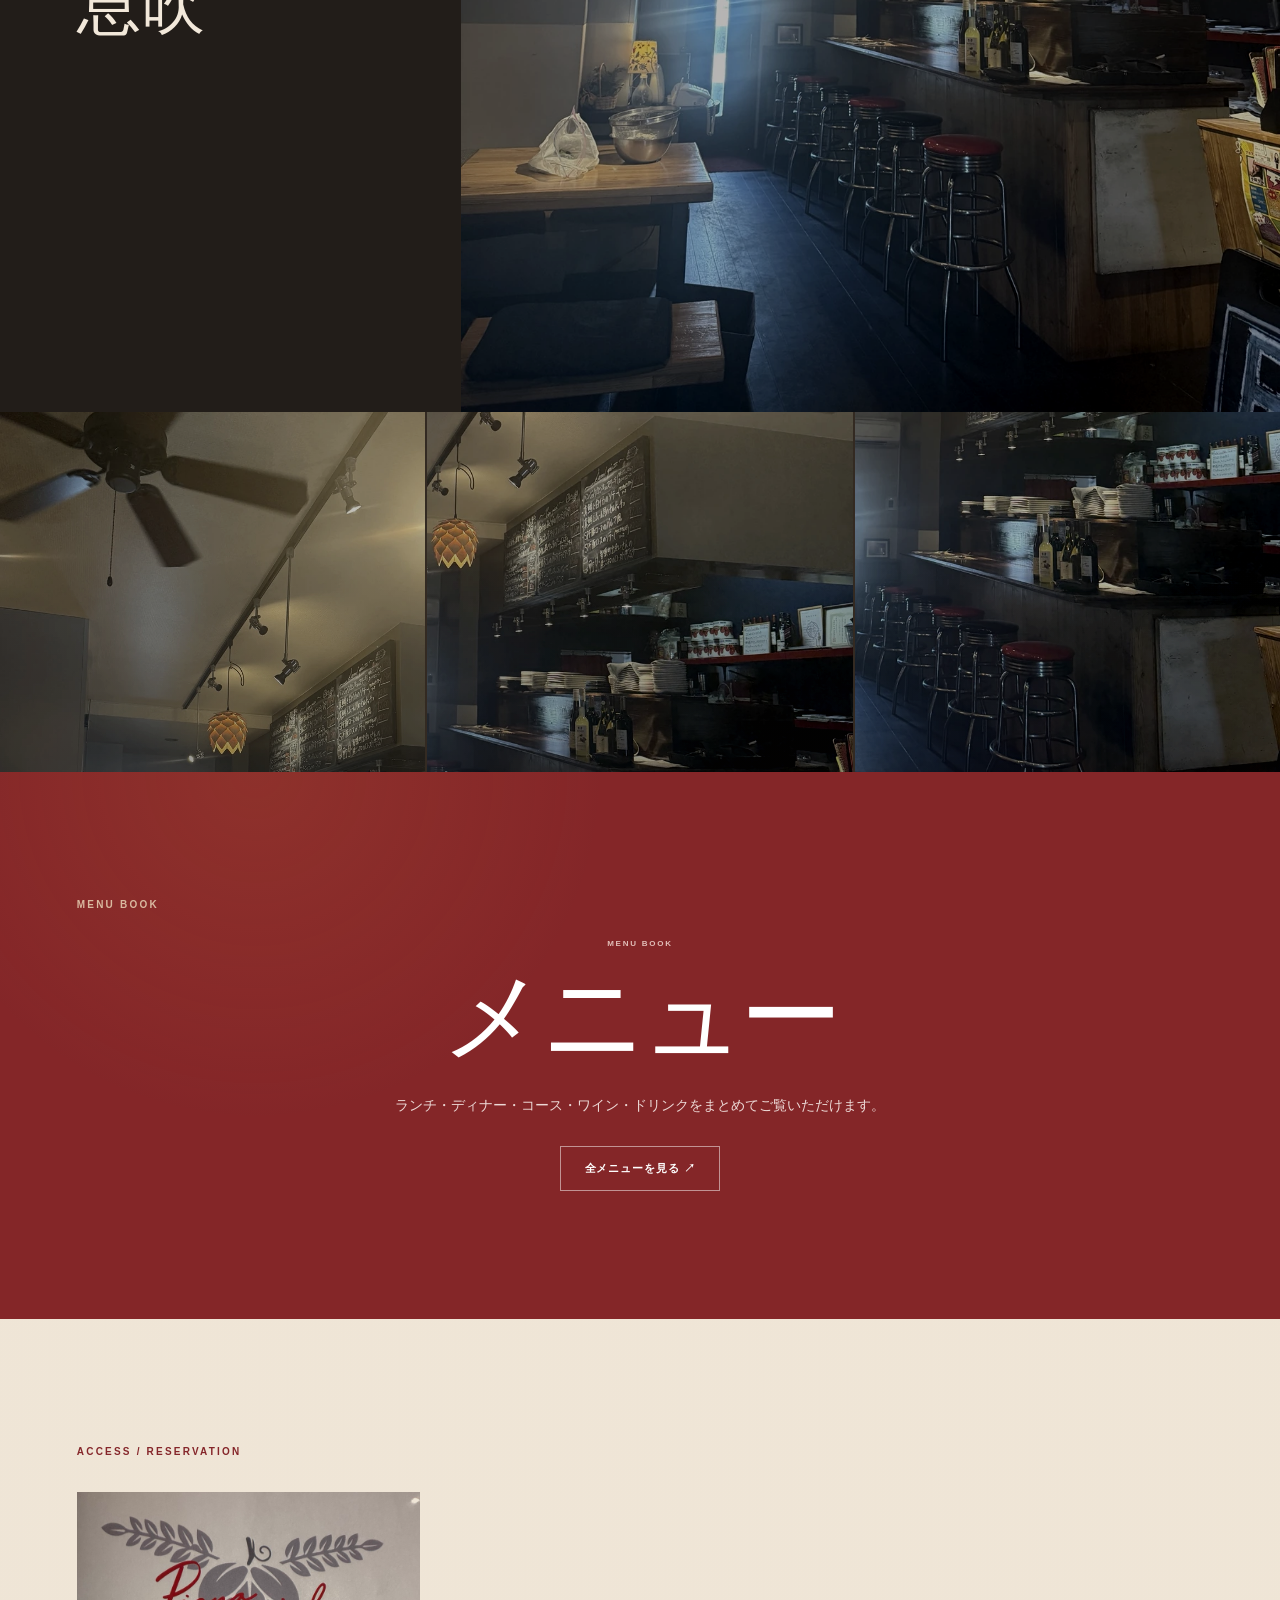
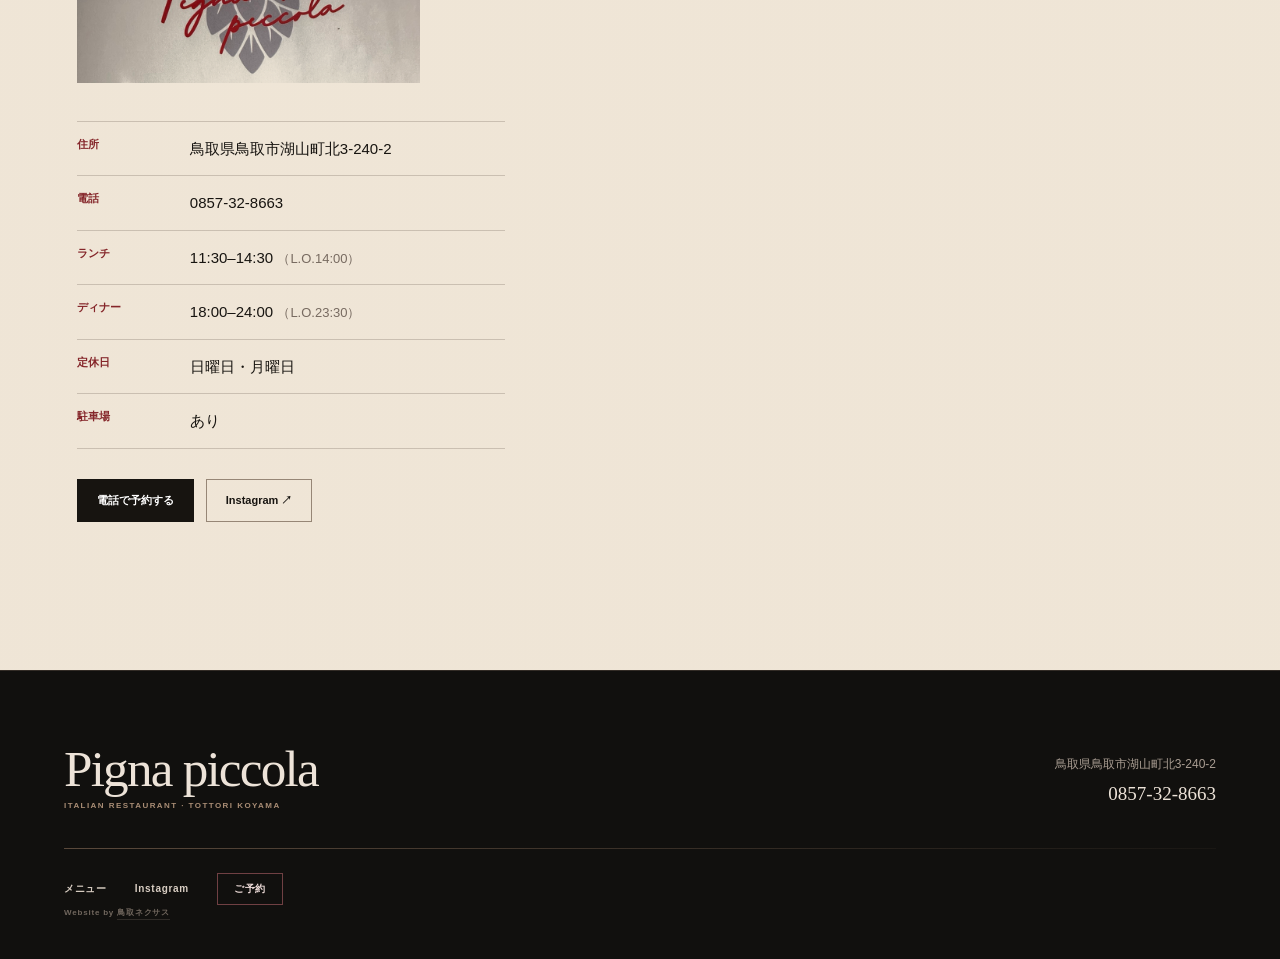
==== commit e7a799c4: "ネクサスのリンク追加" ====
--- a/index.html
+++ b/index.html
@@ -124,7 +124,30 @@
     </section>
   </main>
 
-  <footer class="site-footer"><div><strong>Pigna piccola</strong><span>Italian restaurant · Tottori Koyama</span></div><nav><a href="menu.html">メニュー</a><a href="https://www.instagram.com/pigna_piccola/" target="_blank" rel="noopener">Instagram</a><button type="button" class="footer-reserve-button reserve-trigger" data-reserve-open>ご予約</button></nav><small>Website by 鳥取ネクサス</small></footer>
+  <footer class="site-footer footer-v15">
+  <div class="footer-v15__top">
+    <a class="footer-v15__brand" href="index.html" aria-label="Pigna piccola トップへ">
+      <strong>Pigna piccola</strong>
+      <span>Italian restaurant · Tottori Koyama</span>
+    </a>
+
+    <div class="footer-v15__info">
+      <p>鳥取県鳥取市湖山町北3-240-2</p>
+      <a href="tel:0857328663">0857-32-8663</a>
+    </div>
+  </div>
+
+  <div class="footer-v15__line"></div>
+
+  <div class="footer-v15__bottom">
+    <nav aria-label="フッターナビゲーション">
+      <a href="menu.html">メニュー</a>
+      <a href="https://www.instagram.com/pigna_piccola/" target="_blank" rel="noopener">Instagram</a>
+      <button type="button" class="footer-v15__reserve reserve-trigger" data-reserve-open>ご予約</button>
+    </nav>
+    <small class="footer-credit">Website by <a href="https://tottorinexus.jp/" target="_blank" rel="noopener">鳥取ネクサス</a></small>
+  </div>
+</footer>
   <div class="mobile-actions"><a href="menu.html">メニュー</a><button type="button" class="reserve-trigger" data-reserve-open>ご予約</button><a class="mobile-call" href="tel:0857328663">電話</a></div>
   <button class="to-top" type="button" aria-label="ページ上部へ">↑</button>
 
--- a/css/style.css
+++ b/css/style.css
@@ -798,3 +798,195 @@
     font-size:64px;
   }
 }
+
+
+/* =====================================================================
+   V15 — footer redesign
+   ===================================================================== */
+.footer-v15{
+  background:#11100e;
+  color:#ede3d8;
+  padding:72px clamp(22px,5vw,76px) 42px;
+  display:block;
+  border-top:1px solid #332c26;
+}
+
+.footer-v15__top{
+  display:grid;
+  grid-template-columns:1fr auto;
+  align-items:end;
+  gap:50px;
+}
+
+.footer-v15__brand{
+  display:inline-flex;
+  width:max-content;
+  flex-direction:column;
+  gap:8px;
+  color:inherit;
+  text-decoration:none;
+}
+
+.footer-v15__brand strong{
+  font:400 clamp(34px,4vw,54px)/1 var(--serif);
+  letter-spacing:-.035em;
+}
+
+.footer-v15__brand span{
+  font:700 8px/1 var(--sans);
+  letter-spacing:.18em;
+  color:#a98d75;
+  text-transform:uppercase;
+}
+
+.footer-v15__info{
+  text-align:right;
+}
+
+.footer-v15__info p{
+  margin:0 0 7px;
+  font:500 12px/1.6 var(--sans);
+  color:#a99d92;
+}
+
+.footer-v15__info a{
+  color:#ede3d8;
+  text-decoration:none;
+  font:400 19px/1 var(--serif);
+}
+
+.footer-v15__line{
+  height:1px;
+  background:linear-gradient(90deg,#5a493b,rgba(90,73,59,.12));
+  margin:38px 0 24px;
+}
+
+.footer-v15__bottom{
+  display:flex;
+  justify-content:space-between;
+  align-items:center;
+  gap:30px;
+}
+
+.footer-v15__bottom nav{
+  display:flex;
+  align-items:center;
+  gap:28px;
+}
+
+.footer-v15__bottom nav a,
+.footer-v15__reserve{
+  color:#d9cec3;
+  text-decoration:none;
+  font:700 10px/1 var(--sans);
+  letter-spacing:.07em;
+}
+
+.footer-v15__bottom nav a{
+  position:relative;
+}
+
+.footer-v15__bottom nav a::after{
+  content:"";
+  position:absolute;
+  left:0;
+  right:100%;
+  bottom:-7px;
+  height:1px;
+  background:#b57b4a;
+  transition:right .25s ease;
+}
+
+.footer-v15__bottom nav a:hover::after{
+  right:0;
+}
+
+.footer-v15__reserve{
+  border:1px solid #704043;
+  background:transparent;
+  padding:10px 16px;
+  color:#f0dedb;
+  cursor:pointer;
+  transition:background .25s ease,border-color .25s ease;
+}
+
+.footer-v15__reserve:hover{
+  background:#7f2427;
+  border-color:#7f2427;
+}
+
+.footer-v15__bottom small{
+  font:700 8px/1 var(--sans);
+  letter-spacing:.10em;
+  color:#71675e;
+}
+
+@media(max-width:700px){
+  .footer-v15{
+    padding:58px 20px 108px;
+  }
+
+  .footer-v15__top{
+    grid-template-columns:1fr;
+    gap:30px;
+  }
+
+  .footer-v15__brand strong{
+    font-size:39px;
+  }
+
+  .footer-v15__info{
+    text-align:left;
+    padding-top:24px;
+    border-top:1px solid #312a25;
+  }
+
+  .footer-v15__line{
+    margin:30px 0 24px;
+  }
+
+  .footer-v15__bottom{
+    align-items:flex-start;
+    flex-direction:column;
+    gap:32px;
+  }
+
+  .footer-v15__bottom nav{
+    width:100%;
+    display:grid;
+    grid-template-columns:1fr 1fr;
+    gap:12px 20px;
+  }
+
+  .footer-v15__bottom nav a,
+  .footer-v15__reserve{
+    min-height:42px;
+    display:flex;
+    align-items:center;
+  }
+
+  .footer-v15__reserve{
+    justify-content:center;
+  }
+}
+
+
+/* V16 — 鳥取ネクサスへの控えめなクレジットリンク */
+.footer-credit{
+  font:700 8px/1 var(--sans);
+  letter-spacing:.10em;
+  color:#71675e;
+}
+
+.footer-credit a{
+  color:inherit;
+  text-decoration:none;
+  border-bottom:1px solid rgba(113,103,94,.32);
+  padding-bottom:2px;
+  transition:color .2s ease,border-color .2s ease;
+}
+
+.footer-credit a:hover{
+  color:#b59a82;
+  border-bottom-color:#b59a82;
+}
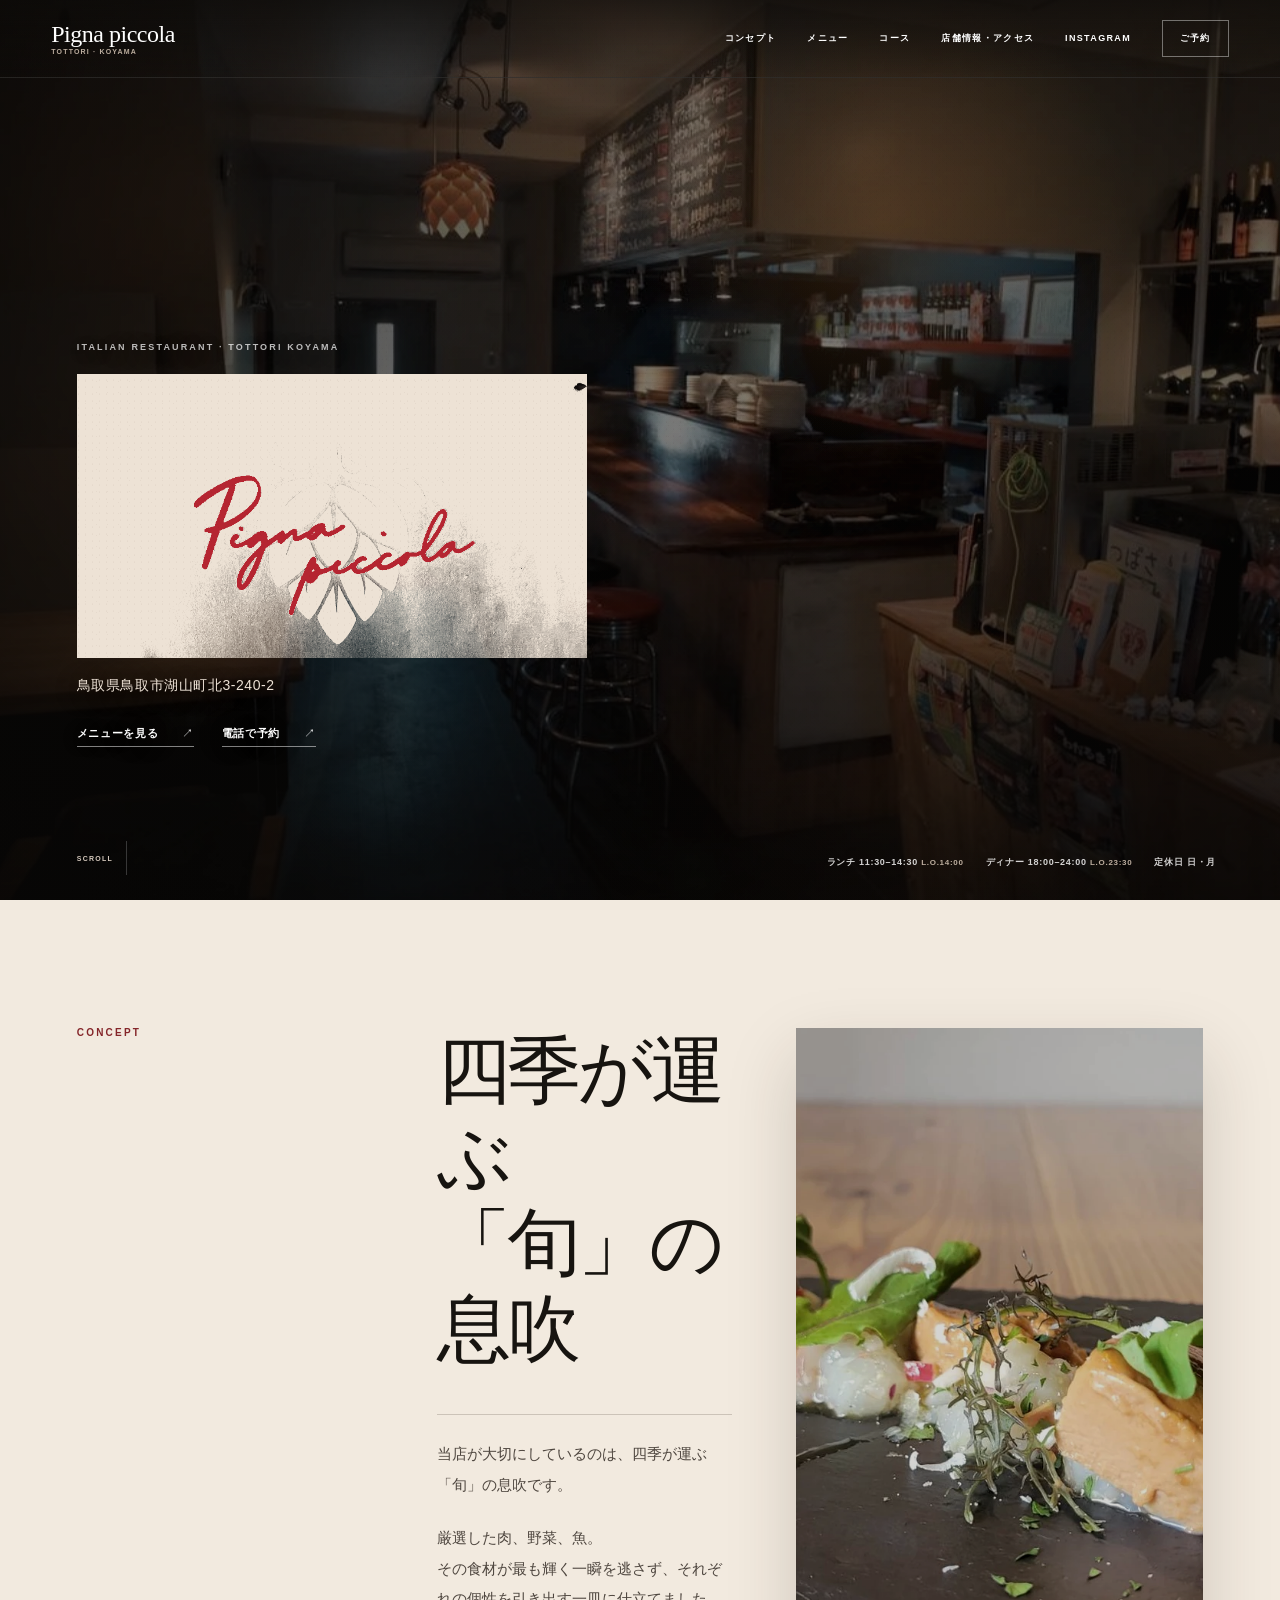
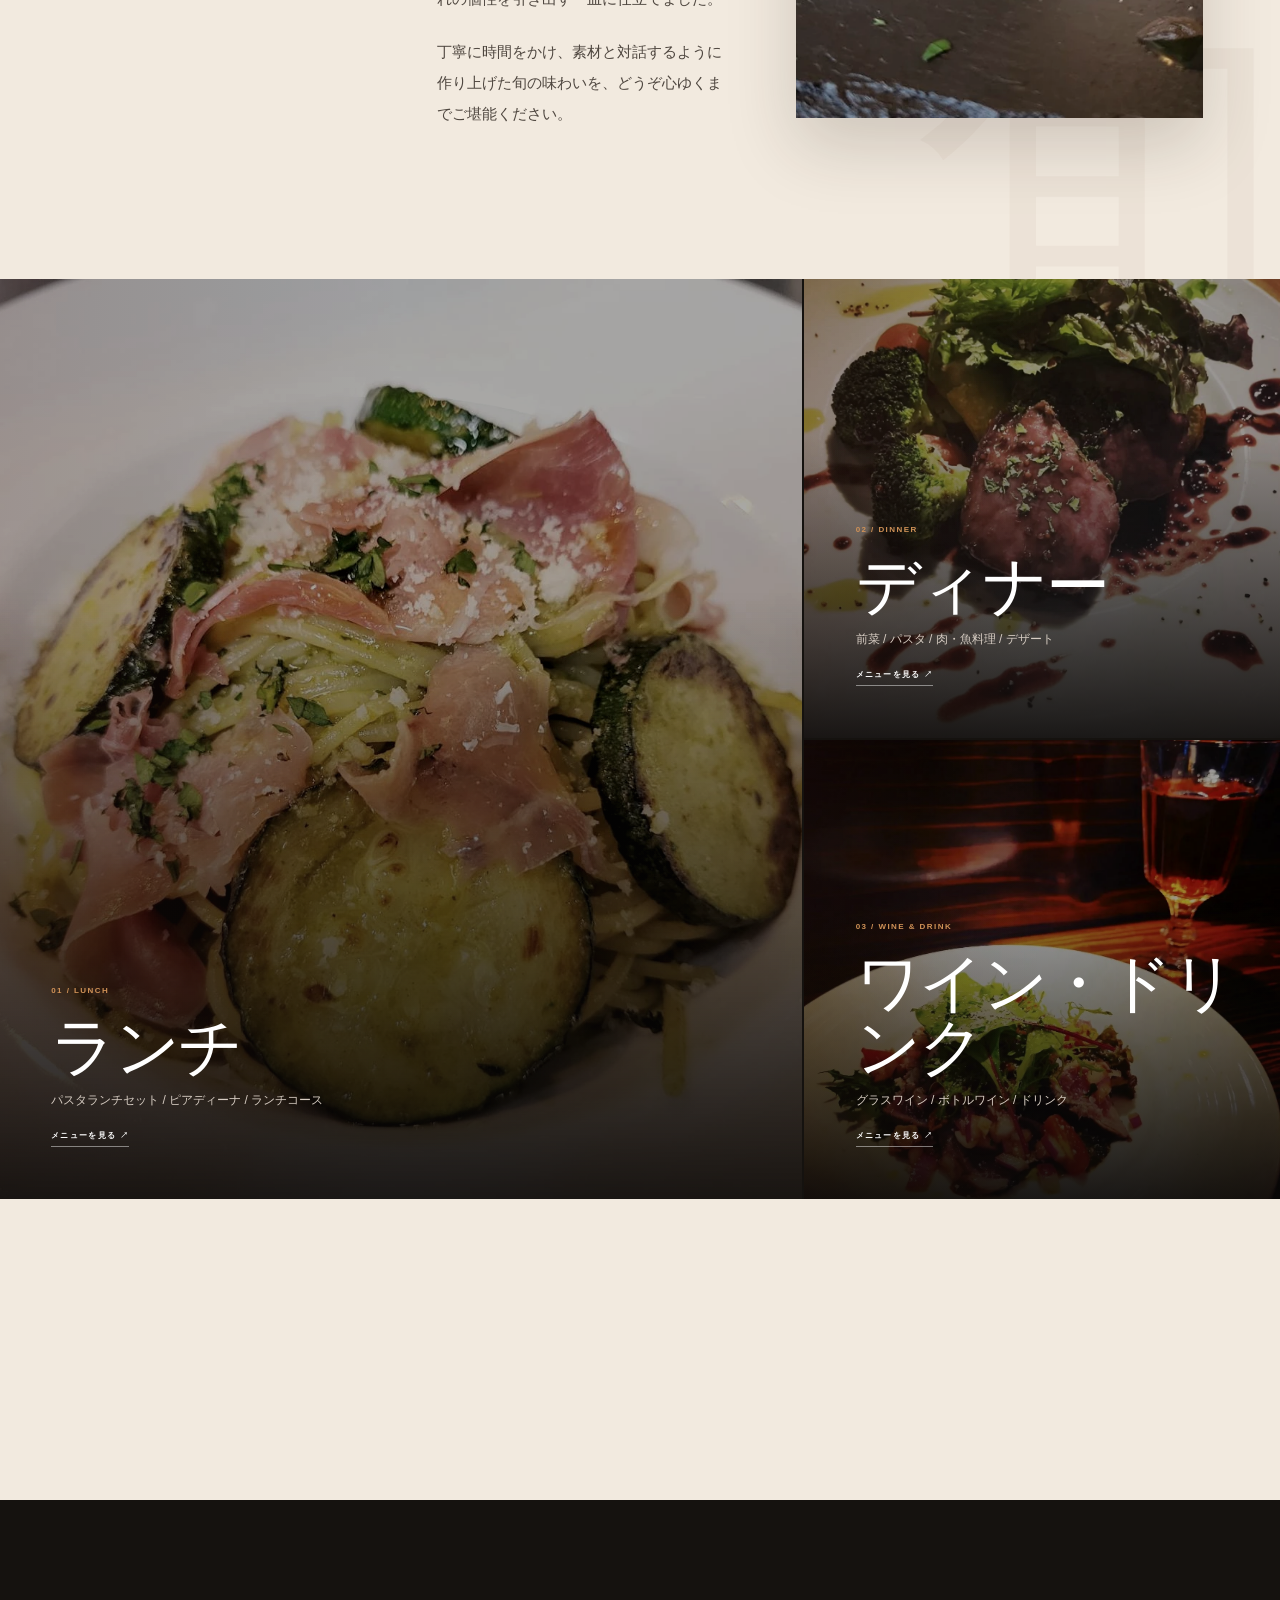
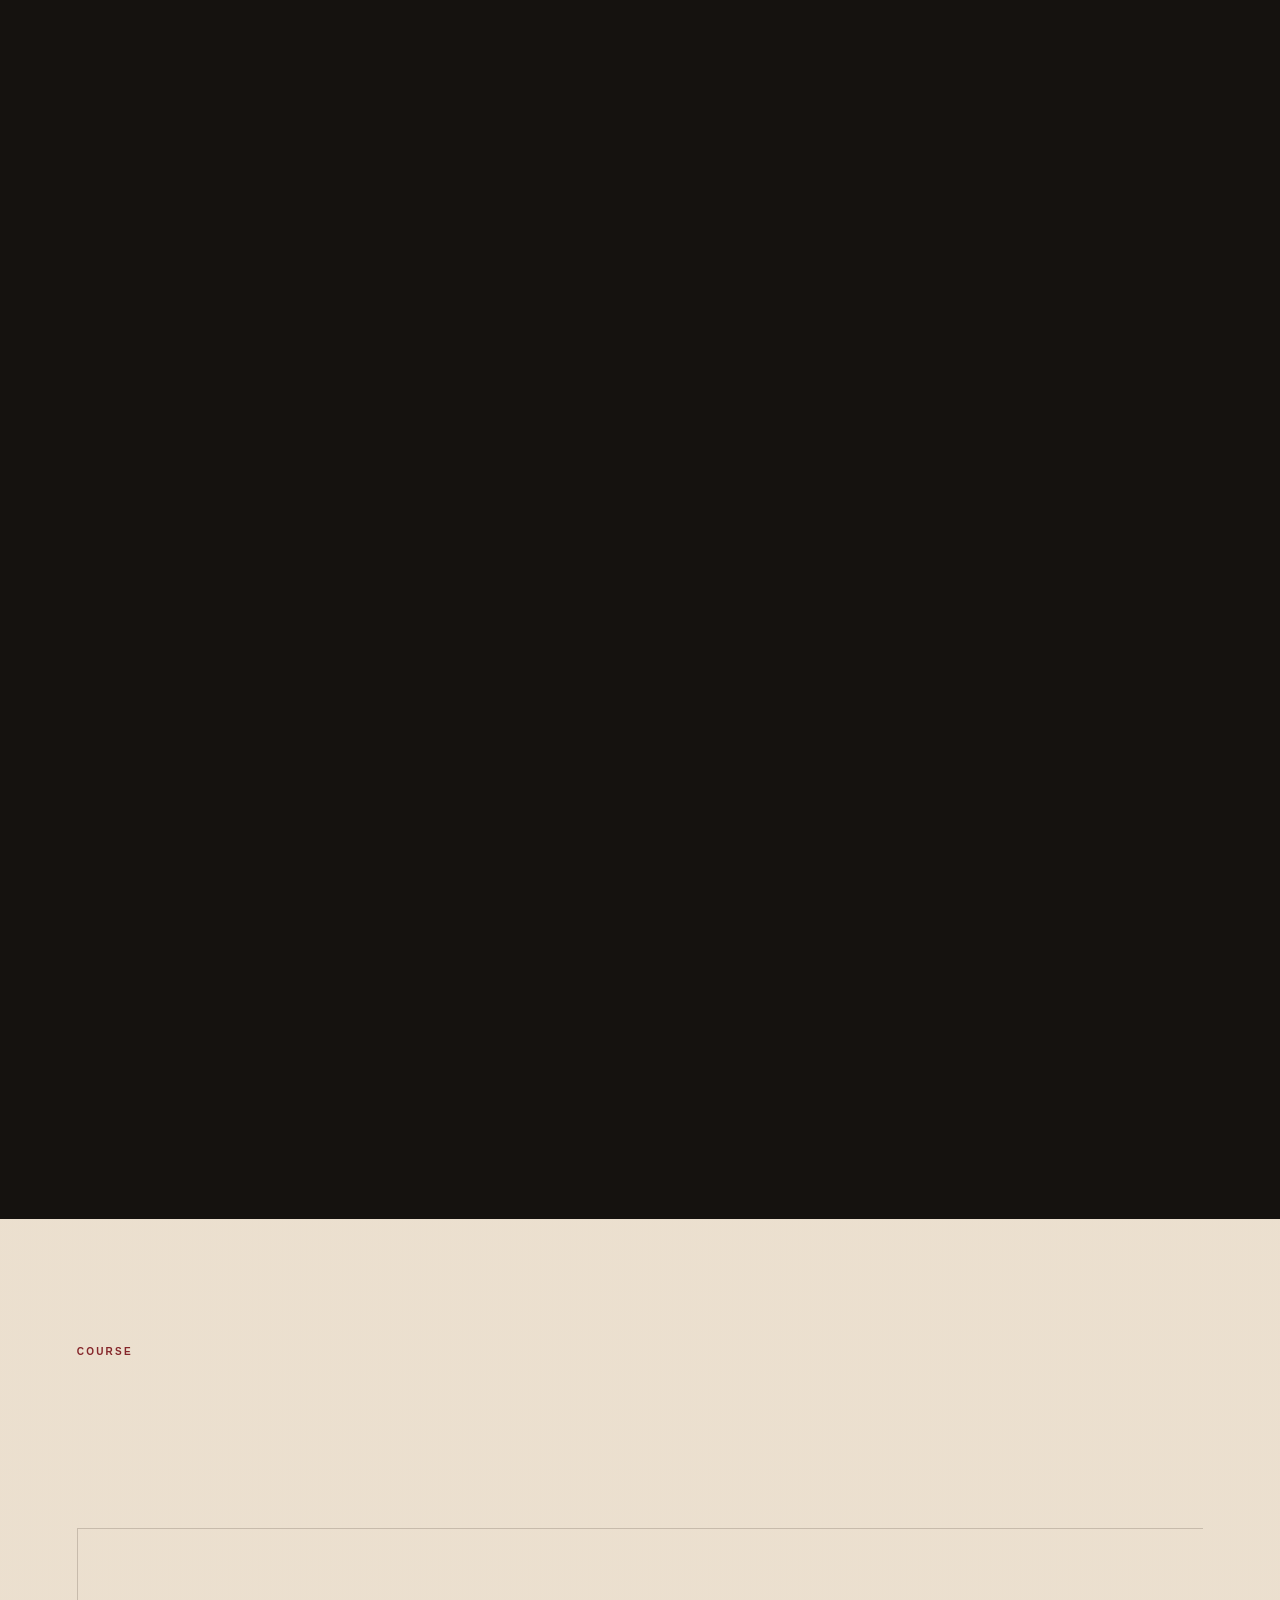
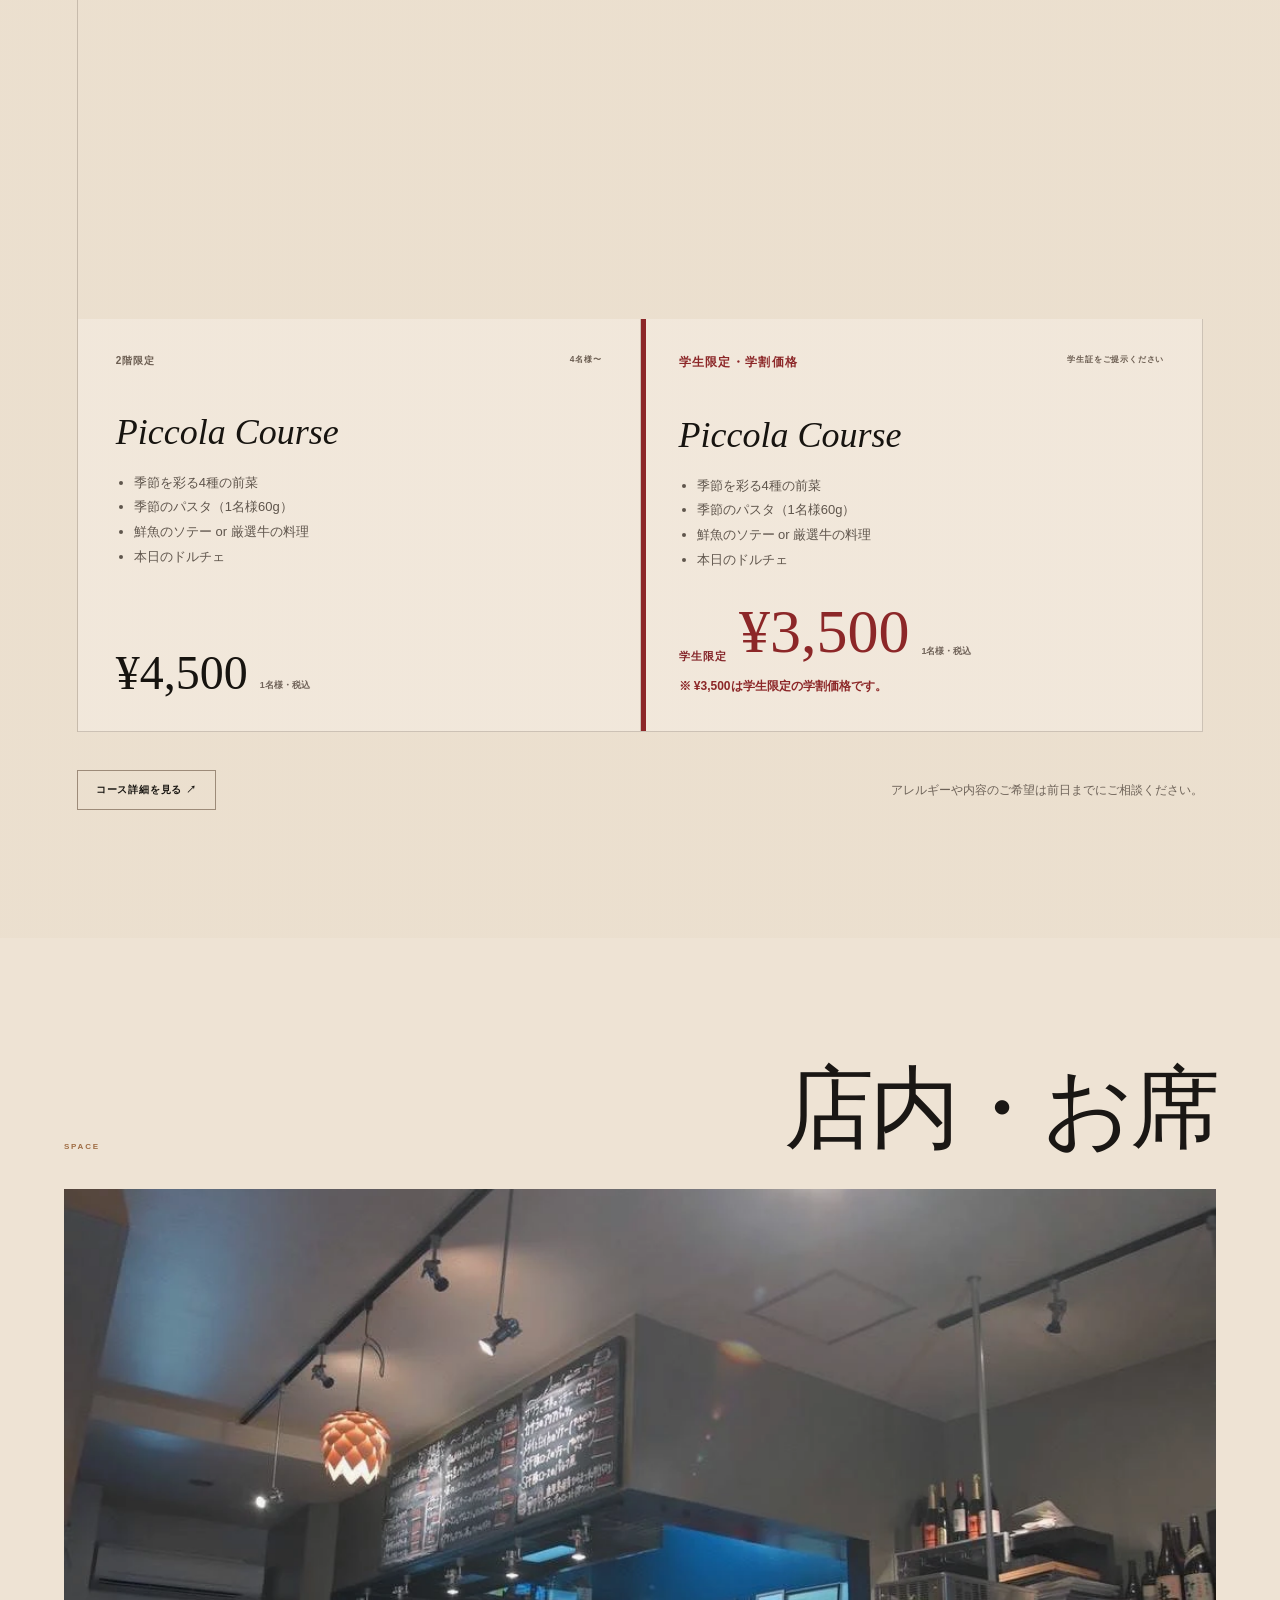
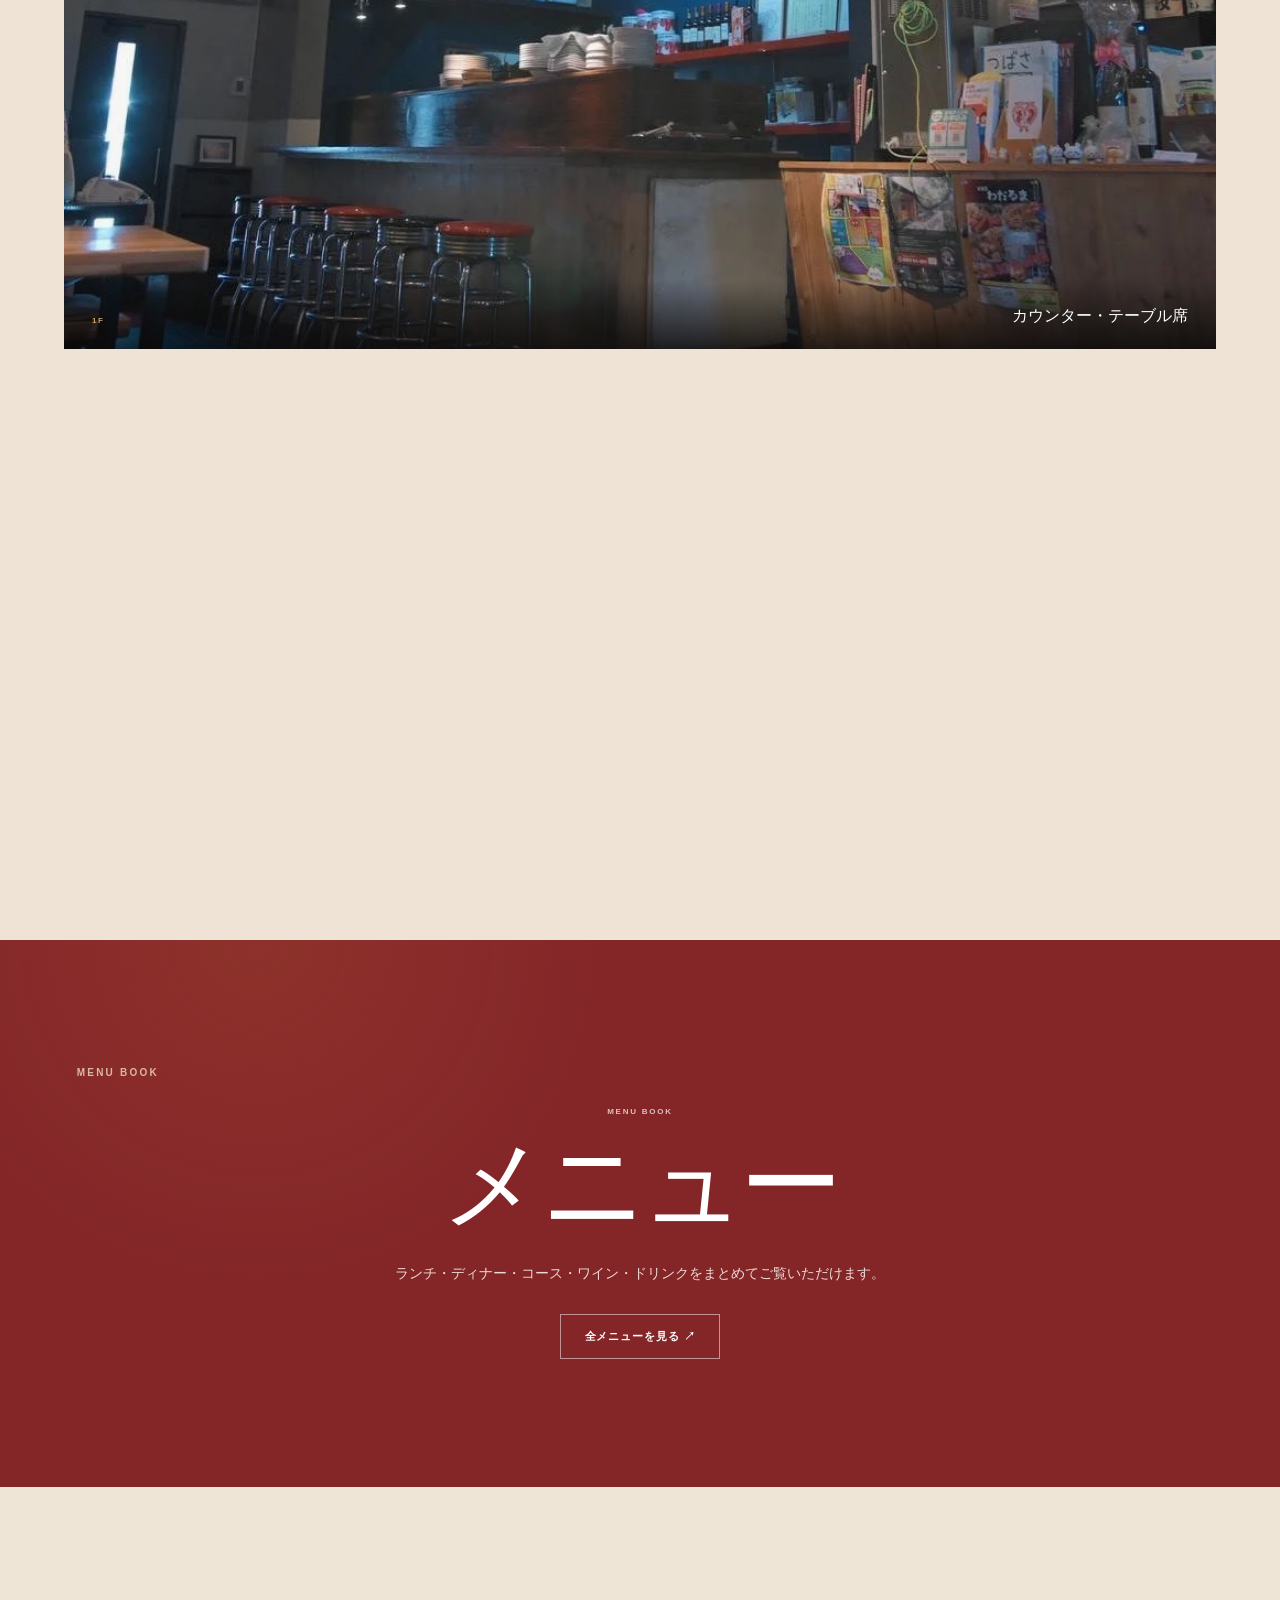
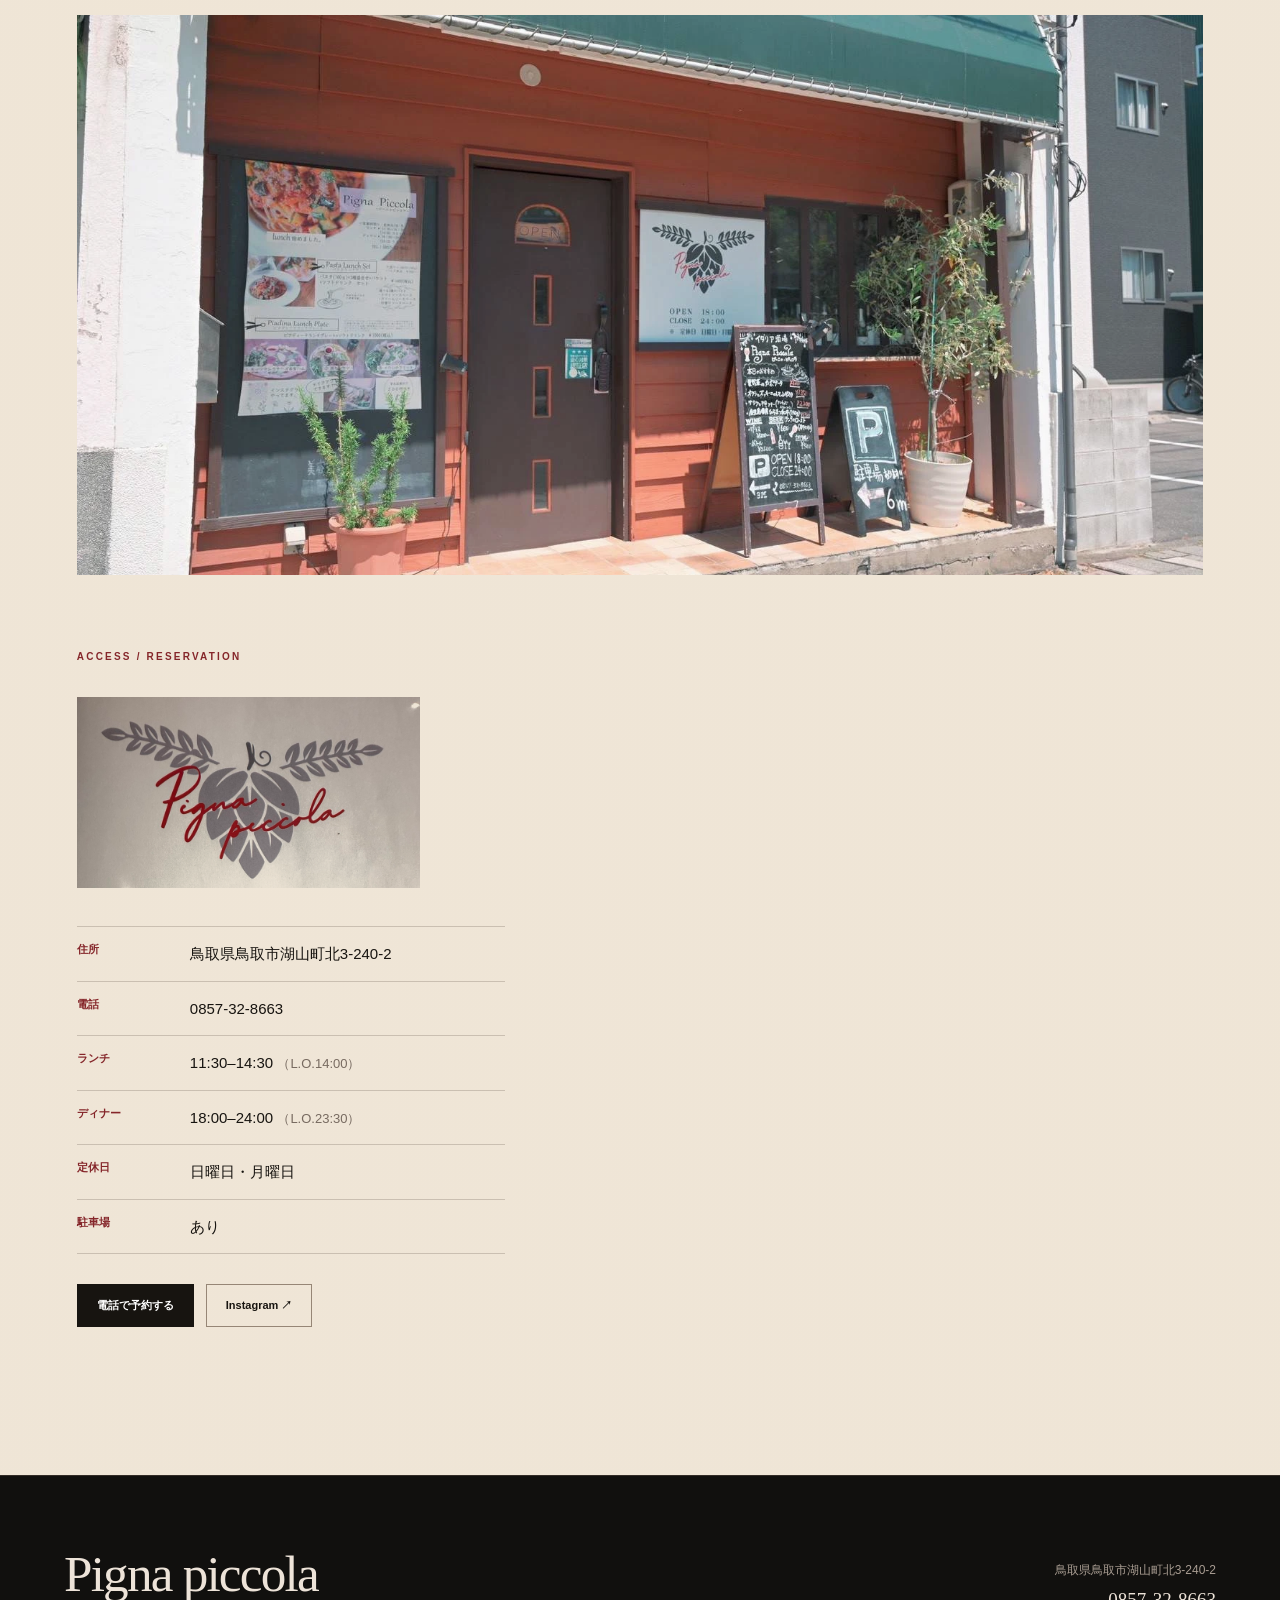
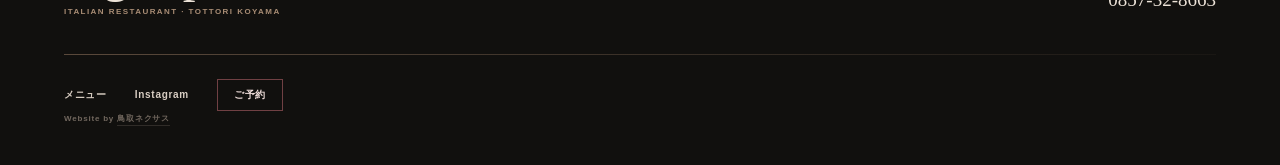
==== commit 1cd08336: "ホームページを修正" ====
--- a/index.html
+++ b/index.html
@@ -32,7 +32,7 @@
 
   <main>
     <section class="hero" aria-labelledby="hero-title">
-      <img class="hero__image" src="images/interior-main.webp" alt="Pigna piccola 店内">
+      <img class="hero__image hero__image--real" src="images/hero-store.webp" alt="Pigna piccola 1階店内">
       <div class="hero__veil"></div>
       <div class="hero__content reveal">
         <p class="kicker">ITALIAN RESTAURANT · TOTTORI KOYAMA</p>
@@ -52,55 +52,98 @@
         <p>厳選した肉、野菜、魚。<br>その食材が最も輝く一瞬を逃さず、それぞれの個性を引き出す一皿に仕立てました。</p>
         <p>丁寧に時間をかけ、素材と対話するように作り上げた旬の味わいを、どうぞ心ゆくまでご堪能ください。</p>
       </div>
-      <figure class="motto__photo reveal"><img src="images/detail-board.webp" alt="黒板メニューと木のカウンターのある店内"></figure>
+      <figure class="motto__photo reveal"><img src="images/food-salmon.webp" alt="旬の食材を使った料理"></figure>
     </section>
 
     <section class="menu-preview" aria-label="メニュー紹介">
       <a class="menu-preview__item menu-preview__item--large reveal" href="menu.html#lunch">
-        <img src="images/hero-pasta.webp" alt="パスタランチセット"><span class="menu-preview__shade"></span>
-        <div><small>01 / LUNCH</small><h2>ランチ</h2><p>パスタランチセット / ピアディーナ</p><b>メニューを見る ↗</b></div>
+        <img src="images/food-pasta.webp" alt="Pigna piccola のパスタ料理"><span class="menu-preview__shade"></span>
+        <div><small>01 / LUNCH</small><h2>ランチ</h2><p>パスタランチセット / ピアディーナ / ランチコース</p><b>メニューを見る ↗</b></div>
       </a>
       <a class="menu-preview__item reveal" href="menu.html#dinner">
-        <img src="images/interior-counter.webp" alt="店内カウンター"><span class="menu-preview__shade"></span>
+        <img src="images/food-meat.webp" alt="Pigna piccola の肉料理"><span class="menu-preview__shade"></span>
         <div><small>02 / DINNER</small><h2>ディナー</h2><p>前菜 / パスタ / 肉・魚料理 / デザート</p><b>メニューを見る ↗</b></div>
       </a>
       <a class="menu-preview__item reveal" href="menu.html#wine">
-        <img src="images/hero-pasta-dessert.webp" alt="料理とワインを楽しむイメージ"><span class="menu-preview__shade"></span>
+        <img src="images/food-wine.webp" alt="料理とワインを楽しむディナー"><span class="menu-preview__shade"></span>
         <div><small>03 / WINE & DRINK</small><h2>ワイン・ドリンク</h2><p>グラスワイン / ボトルワイン / ドリンク</p><b>メニューを見る ↗</b></div>
       </a>
     </section>
+
+    <section class="lunch-course-teaser reveal" aria-label="ランチコース">
+      <div>
+        <small>LUNCH COURSE</small>
+        <h2>ランチコース</h2>
+        <p>サラダ・4品の前菜・旬のパスタ・肉料理または魚料理・デザート</p>
+      </div>
+      <div class="lunch-course-teaser__price">
+        <span>お一人様・税込</span>
+        <strong>¥3,500</strong>
+        <a href="menu.html#lunch">詳細を見る ↗</a>
+      </div>
+    </section>
+
+
+    <section class="food-gallery" aria-label="料理写真">
+      <div class="food-gallery__head reveal">
+        <small>FOOD</small>
+        <h2>旬の一皿</h2>
+      </div>
+      <div class="food-gallery__grid">
+        <figure class="food-gallery__item food-gallery__item--wide reveal">
+          <img src="images/food-tomato-pasta.webp" alt="トマトを使ったパスタ料理" loading="lazy">
+        </figure>
+        <figure class="food-gallery__item reveal">
+          <img src="images/food-antipasto.webp" alt="前菜の盛り合わせ" loading="lazy">
+        </figure>
+        <figure class="food-gallery__item reveal">
+          <img src="images/food-fish.webp" alt="魚料理" loading="lazy">
+        </figure>
+        <figure class="food-gallery__item reveal">
+          <img src="images/food-mussels.webp" alt="ムール貝を使った料理" loading="lazy">
+        </figure>
+        <figure class="food-gallery__item food-gallery__item--wide reveal">
+          <img src="images/food-meat.webp" alt="肉料理" loading="lazy">
+        </figure>
+      </div>
+    </section>
+
 
     <section class="course section" id="course">
       <div class="section-label">COURSE</div>
       <div class="course__head reveal"><h2>コース</h2><p>事前予約制です。季節や仕入れにより内容が変わります。</p></div>
       <div class="course__grid">
-        <article class="course-card course-card--student reveal">
-          <div class="course-card__top"><span class="student-tag">学生限定・学割価格</span><small>学生証をご提示ください</small></div>
-          <h3>Piccola Course</h3>
-          <ul><li>季節を彩る4種の前菜</li><li>季節のパスタ（1名様60g）</li><li>鮮魚のソテー or 厳選牛の料理</li><li>本日のドルチェ</li></ul>
-          <div class="course-card__price"><span>学生限定</span><strong>¥3,500</strong><small>1名様・税込</small></div>
-          <p class="student-note">※ ¥3,500は学生限定の学割価格です。</p>
-        </article>
+        <article class="course-card reveal"><div class="course-card__top"><span>Pigna Course</span></div><h3>Pigna Course</h3><ul><li>旬を味わう温・冷の前菜</li><li>季節のパスタ（1名様60g）</li><li>お料理に寄り添うバゲット2枚</li><li>鮮魚のソテー or 厳選牛のロースト</li><li>本日のドルチェ / カフェ</li></ul><div class="course-card__price"><strong>¥5,500</strong><small>1名様・税込</small></div></article>
+        <article class="course-card course-card--dark reveal"><div class="course-card__top"><span>Premium</span></div><h3>Pigna Premium</h3><ul><li>旬を味わう温・冷の前菜</li><li>季節のパスタ 2種（計60g）</li><li>鮮魚のソテー</li><li>厳選牛のロースト</li><li>本日のドルチェ / カフェ</li></ul><div class="course-card__price"><strong>¥8,000</strong><small>1名様・税込</small></div></article>
         <article class="course-card reveal"><div class="course-card__top"><span>2階限定</span><small>4名様〜</small></div><h3>Piccola Course</h3><ul><li>季節を彩る4種の前菜</li><li>季節のパスタ（1名様60g）</li><li>鮮魚のソテー or 厳選牛の料理</li><li>本日のドルチェ</li></ul><div class="course-card__price"><strong>¥4,500</strong><small>1名様・税込</small></div></article>
-        <article class="course-card reveal"><div class="course-card__top"><span>Pigna Course</span></div><h3>Pigna Course</h3><ul><li>旬を味わう温・冷の前菜</li><li>季節のパスタ</li><li>鮮魚のソテー or 厳選牛のロースト</li><li>本日のドルチェ / カフェ</li></ul><div class="course-card__price"><strong>¥5,500</strong><small>1名様・税込</small></div></article>
-        <article class="course-card course-card--dark reveal"><div class="course-card__top"><span>Premium</span></div><h3>Pigna Premium</h3><ul><li>温・冷の前菜</li><li>季節のパスタ 2種</li><li>鮮魚のソテー</li><li>厳選牛のロースト</li><li>本日のドルチェ / カフェ</li></ul><div class="course-card__price"><strong>¥8,000</strong><small>1名様・税込</small></div></article>
+        <article class="course-card course-card--student reveal"><div class="course-card__top"><span class="student-tag">学生限定・学割価格</span><small>学生証をご提示ください</small></div><h3>Piccola Course</h3><ul><li>季節を彩る4種の前菜</li><li>季節のパスタ（1名様60g）</li><li>鮮魚のソテー or 厳選牛の料理</li><li>本日のドルチェ</li></ul><div class="course-card__price"><span>学生限定</span><strong>¥3,500</strong><small>1名様・税込</small></div><p class="student-note">※ ¥3,500は学生限定の学割価格です。</p></article>
       </div>
       <div class="course__foot reveal"><a href="menu.html#course">コース詳細を見る ↗</a><span>アレルギーや内容のご希望は前日までにご相談ください。</span></div>
     </section>
 
     
-    <section class="atmosphere atmosphere--v14">
-      <div class="atmosphere-v14__intro reveal">
-        <small>ATMOSPHERE</small>
-        <p>四季が運ぶ<br>「旬」の息吹</p>
-      </div>
-      <figure class="atmosphere-v14__wide reveal">
-        <img src="images/interior-main.webp" alt="Pigna piccola 店内">
-      </figure>
-      <div class="atmosphere-v14__details">
-        <figure class="reveal"><img src="images/detail-lamp.webp" alt="店内の照明と天井ファン"></figure>
-        <figure class="reveal"><img src="images/detail-board.webp" alt="店内の黒板メニュー"></figure>
-        <figure class="reveal"><img src="images/detail-counter.webp" alt="木のカウンターとワイン"></figure>
+    <section class="space-section" id="space" aria-label="店内と外観">
+      <div class="space-section__head reveal">
+        <small>SPACE</small>
+        <h2>店内・お席</h2>
+      </div>
+
+      <div class="space-section__main reveal">
+        <figure>
+          <img src="images/store-1f.webp" alt="Pigna piccola 1階席" loading="lazy">
+          <figcaption><span>1F</span><strong>カウンター・テーブル席</strong></figcaption>
+        </figure>
+      </div>
+
+      <div class="space-section__sub">
+        <figure class="reveal">
+          <img src="images/store-2f.webp" alt="Pigna piccola 2階席" loading="lazy">
+          <figcaption><span>2F</span><strong>ソファ席</strong></figcaption>
+        </figure>
+        <figure class="reveal">
+          <img src="images/store-exterior.webp" alt="Pigna piccola 外観" loading="lazy">
+          <figcaption><span>EXTERIOR</span><strong>店舗外観</strong></figcaption>
+        </figure>
       </div>
     </section>
 
@@ -111,6 +154,7 @@
     </section>
 
     <section class="access section" id="access">
+      <figure class="access__exterior reveal"><img src="images/store-exterior.webp" alt="Pigna piccola 外観" loading="lazy"></figure>
       <div class="section-label">ACCESS / RESERVATION</div>
       <div class="access__info reveal"><img src="images/logo-clean.png" alt="Pigna piccola" class="access__logo"><dl>
         <div><dt>住所</dt><dd>鳥取県鳥取市湖山町北3-240-2</dd></div>
@@ -157,7 +201,16 @@
       <button class="reserve-modal-close" type="button" aria-label="閉じる" data-reserve-close>×</button>
       <span class="eyebrow">RESERVATION</span>
       <h2 id="reserveModalTitle">ご予約方法</h2>
-      <p class="reserve-modal-intro">ご希望の方法をお選びください。</p>
+      <p class="reserve-modal-intro">ネット予約・電話・Instagramからお選びいただけます。</p>
+
+      <a class="reserve-modal-option autoreserve" href="https://autoreserve.com/ja/restaurants/ge9enJXRQieTBWj4b4tW" target="_blank" rel="noopener">
+        <div>
+          <small>日時・人数を選んで予約</small>
+          <strong>ネット予約</strong>
+          <span>AutoReserve</span>
+        </div>
+        <b>→</b>
+      </a>
 
       <a class="reserve-modal-option primary" href="tel:0857328663">
         <div>
--- a/css/style.css
+++ b/css/style.css
@@ -990,3 +990,467 @@
   color:#b59a82;
   border-bottom-color:#b59a82;
 }
+
+
+/* =====================================================================
+   V17 — AutoReserve を予約導線の最優先に
+   ===================================================================== */
+.reserve-modal-option.autoreserve{
+  background:#1d1916;
+  color:#fff;
+  border-color:#1d1916;
+}
+.reserve-modal-option.autoreserve small{
+  color:#cdb9a5;
+}
+.reserve-modal-option.autoreserve span{
+  color:#e9ddd0;
+}
+.reserve-v12-grid{
+  grid-template-columns:repeat(3,1fr);
+}
+.reserve-v12-autoreserve{
+  background:#1d1916;
+  color:#fff;
+}
+.reserve-v12-autoreserve:hover{
+  background:#2a231f;
+}
+.reserve-v12-autoreserve .reserve-v12-label{
+  color:#d3b697;
+}
+.reserve-v12-autoreserve p{
+  color:#c7b9ac;
+}
+.reserve-v12-autoreserve .reserve-v12-meta strong{
+  font-size:23px;
+}
+@media(max-width:900px){
+  .reserve-v12-grid{
+    grid-template-columns:1fr;
+  }
+}
+
+
+/* =====================================================================
+   V18 — 実写真を主役にした最終版寄りの写真構成
+   ===================================================================== */
+
+/* Hero real photo */
+.hero__image--real{
+  object-position:center 54%;
+  filter:saturate(.82) contrast(1.06) brightness(.63) sepia(.025);
+}
+
+/* FOOD gallery */
+.food-gallery{
+  background:#15120f;
+  color:#f0e6db;
+  padding:clamp(74px,9vw,130px) clamp(18px,4vw,62px);
+}
+
+.food-gallery__head{
+  display:flex;
+  align-items:flex-end;
+  justify-content:space-between;
+  gap:30px;
+  margin:0 0 38px;
+}
+
+.food-gallery__head small{
+  font:700 8px/1 var(--sans);
+  letter-spacing:.22em;
+  color:#c58b58;
+}
+
+.food-gallery__head h2{
+  margin:0;
+  font:400 clamp(46px,7vw,96px)/.95 var(--serif);
+  letter-spacing:-.045em;
+}
+
+.food-gallery__grid{
+  display:grid;
+  grid-template-columns:1.25fr .75fr .75fr;
+  grid-auto-rows:320px;
+  gap:3px;
+}
+
+.food-gallery__item{
+  margin:0;
+  overflow:hidden;
+  position:relative;
+  background:#221c17;
+}
+
+.food-gallery__item--wide{
+  grid-row:span 2;
+}
+
+.food-gallery__item img{
+  width:100%;
+  height:100%;
+  object-fit:cover;
+  display:block;
+  filter:saturate(.88) contrast(1.04) brightness(.9);
+  transition:transform .8s ease, filter .4s ease;
+}
+
+.food-gallery__item:hover img{
+  transform:scale(1.025);
+  filter:saturate(.95) contrast(1.04) brightness(.96);
+}
+
+/* SPACE */
+.space-section{
+  background:#eee3d4;
+  color:#1a1714;
+  padding:clamp(84px,10vw,150px) clamp(18px,5vw,76px);
+}
+
+.space-section__head{
+  display:flex;
+  justify-content:space-between;
+  align-items:flex-end;
+  gap:30px;
+  margin-bottom:38px;
+}
+
+.space-section__head small{
+  font:700 8px/1 var(--sans);
+  letter-spacing:.22em;
+  color:#9f6c43;
+}
+
+.space-section__head h2{
+  margin:0;
+  font:400 clamp(48px,7vw,92px)/.95 var(--serif);
+  letter-spacing:-.045em;
+}
+
+.space-section figure{
+  margin:0;
+  position:relative;
+  overflow:hidden;
+  background:#201b17;
+}
+
+.space-section img{
+  width:100%;
+  height:100%;
+  object-fit:cover;
+  display:block;
+}
+
+.space-section__main figure{
+  height:min(72vw,760px);
+  max-height:760px;
+}
+
+.space-section__main img{
+  object-position:center 54%;
+}
+
+.space-section__sub{
+  display:grid;
+  grid-template-columns:1fr 1fr;
+  gap:3px;
+  margin-top:3px;
+}
+
+.space-section__sub figure{
+  height:460px;
+}
+
+.space-section__sub figure:first-child img{
+  object-position:center 52%;
+}
+
+.space-section__sub figure:last-child img{
+  object-position:center 58%;
+}
+
+.space-section figcaption{
+  position:absolute;
+  left:0;
+  right:0;
+  bottom:0;
+  padding:26px 28px 24px;
+  display:flex;
+  justify-content:space-between;
+  align-items:end;
+  gap:20px;
+  color:#fff;
+  background:linear-gradient(0deg,rgba(11,9,8,.78),transparent);
+}
+
+.space-section figcaption span{
+  font:700 8px/1 var(--sans);
+  letter-spacing:.2em;
+  color:#d2a06d;
+}
+
+.space-section figcaption strong{
+  font:500 16px/1.2 var(--sans);
+}
+
+/* Access exterior */
+.access__exterior{
+  grid-column:1 / -1;
+  margin:0 0 42px;
+  height:min(48vw,560px);
+  overflow:hidden;
+}
+
+.access__exterior img{
+  width:100%;
+  height:100%;
+  object-fit:cover;
+  object-position:center 57%;
+  display:block;
+}
+
+/* Menu page real photo strip */
+.menu-photo-strip{
+  display:grid;
+  grid-template-columns:repeat(4,1fr);
+  height:260px;
+  gap:2px;
+  background:#17130f;
+}
+
+.menu-photo-strip img{
+  width:100%;
+  height:100%;
+  object-fit:cover;
+  display:block;
+  filter:saturate(.88) contrast(1.04) brightness(.9);
+}
+
+/* Keep restaurant photo atmosphere without over-darkening */
+.menu-hero > img{
+  filter:saturate(.82) contrast(1.05) brightness(.64) sepia(.02);
+  object-position:center 54%;
+}
+
+@media(max-width:900px){
+  .food-gallery__head,
+  .space-section__head{
+    display:block;
+  }
+
+  .food-gallery__head small,
+  .space-section__head small{
+    display:block;
+    margin-bottom:18px;
+  }
+
+  .food-gallery__grid{
+    grid-template-columns:1fr 1fr;
+    grid-auto-rows:300px;
+  }
+
+  .food-gallery__item--wide{
+    grid-row:span 1;
+  }
+
+  .food-gallery__item:first-child{
+    grid-column:1 / -1;
+    height:480px;
+  }
+
+  .space-section__sub{
+    grid-template-columns:1fr;
+  }
+
+  .space-section__sub figure{
+    height:460px;
+  }
+
+  .menu-photo-strip{
+    grid-template-columns:1fr 1fr;
+    height:auto;
+  }
+
+  .menu-photo-strip img{
+    height:220px;
+  }
+}
+
+@media(max-width:640px){
+  .hero__image--real{
+    object-position:58% center;
+  }
+
+  .food-gallery{
+    padding:70px 14px;
+  }
+
+  .food-gallery__head h2,
+  .space-section__head h2{
+    font-size:54px;
+  }
+
+  .food-gallery__grid{
+    display:grid;
+    grid-template-columns:1fr 1fr;
+    grid-auto-rows:210px;
+    gap:2px;
+  }
+
+  .food-gallery__item:first-child{
+    grid-column:1 / -1;
+    height:360px;
+  }
+
+  .food-gallery__item:last-child{
+    grid-column:1 / -1;
+    height:310px;
+  }
+
+  .space-section{
+    padding:74px 14px;
+  }
+
+  .space-section__main figure{
+    height:560px;
+  }
+
+  .space-section__sub figure{
+    height:360px;
+  }
+
+  .space-section figcaption{
+    padding:20px 18px 18px;
+  }
+
+  .space-section figcaption strong{
+    font-size:14px;
+  }
+
+  .access__exterior{
+    height:320px;
+    margin-bottom:30px;
+  }
+
+  .menu-photo-strip{
+    grid-template-columns:1fr 1fr;
+  }
+
+  .menu-photo-strip img{
+    height:170px;
+  }
+}
+
+
+/* V20 — 公式夜メニューPDF反映 */
+.menu-source-note{
+  margin:10px 0 0;
+  max-width:560px;
+  font:500 12px/1.8 var(--sans);
+  color:rgba(28,24,20,.58);
+  letter-spacing:.03em;
+}
+.paper-alt .menu-source-note{color:rgba(28,24,20,.58)}
+.menu-detail{
+  margin:-4px 0 17px;
+  border-top:1px solid rgba(35,29,23,.08);
+}
+.menu-detail summary{
+  list-style:none;
+  cursor:pointer;
+  padding:10px 0 2px;
+  font:700 10px/1.4 var(--sans);
+  letter-spacing:.09em;
+  color:#9e6c46;
+}
+.menu-detail summary::-webkit-details-marker{display:none}
+.menu-detail summary::after{content:"＋";float:right;font-weight:400}
+.menu-detail[open] summary::after{content:"−"}
+.menu-detail p{
+  margin:8px 0 4px;
+  font:400 12px/1.85 var(--sans);
+  color:rgba(30,25,21,.72);
+}
+.menu-detail .pairing{
+  color:rgba(30,25,21,.62);
+}
+.boxed-note{
+  margin-top:18px!important;
+  padding:12px 14px;
+  border:1px solid rgba(113,71,45,.22);
+}
+.course-menu-grid article > em{
+  display:block;
+  margin:-5px 0 12px;
+  font:500 10px/1.4 var(--sans);
+  color:rgba(30,25,21,.55);
+  font-style:normal;
+}
+.wine-detail{margin-top:10px}
+.wine-detail summary{padding-top:8px}
+@media(max-width:640px){
+  .menu-detail p{font-size:12px;line-height:1.75}
+  .menu-source-note{font-size:11px}
+}
+
+
+/* =====================================================================
+   V21 — 昼メニュー正式データ反映
+   ===================================================================== */
+.lunch-course-feature{
+  display:grid;
+  grid-template-columns:minmax(0,.92fr) minmax(0,1.08fr);
+  margin:clamp(76px,9vw,130px) 0 0;
+  background:#1b1713;
+  color:#f4eadf;
+}
+.lunch-course-feature__image{min-height:640px;overflow:hidden}
+.lunch-course-feature__image img{width:100%;height:100%;object-fit:cover;display:block;filter:saturate(.88) contrast(1.03) brightness(.92)}
+.lunch-course-feature__copy{padding:clamp(46px,6vw,88px)}
+.lunch-course-feature__copy > small,.lunch-drinks-block .menu-subhead > small{color:#bf8758}
+.lunch-course-feature__copy h3{margin:12px 0 10px;font:400 clamp(45px,5.7vw,78px)/.95 var(--serif);letter-spacing:-.04em}
+.lunch-course-lead{margin:0 0 28px;color:#cfc0b1}
+.lunch-course-feature .big-price{display:block;margin:0 0 38px;font:400 clamp(30px,3.4vw,48px)/1 var(--serif)}
+.lunch-course-feature .big-price span{font:500 12px/1 var(--sans);letter-spacing:.04em}
+.lunch-course-list{list-style:none;margin:0;padding:0;border-top:1px solid rgba(255,255,255,.14)}
+.lunch-course-list li{display:grid;grid-template-columns:120px 1fr;gap:16px;padding:18px 0;border-bottom:1px solid rgba(255,255,255,.14)}
+.lunch-course-list span{font:500 10px/1.3 var(--sans);letter-spacing:.12em;text-transform:uppercase;color:#b99373}
+.lunch-course-list b{font:500 15px/1.45 var(--sans)}
+.lunch-course-list small{grid-column:2;color:#bcae9f}
+.lunch-course-note{margin:26px 0 0;font-size:11px;line-height:1.8;color:#aa9b8c}
+.lunch-drinks-block{margin-top:clamp(80px,9vw,130px)}
+.lunch-drinks-block .menu-subhead{margin-bottom:36px}
+.lunch-drinks-grid,.lunch-wine-grid{display:grid;grid-template-columns:1fr 1fr;gap:28px}
+.lunch-wine-grid{margin-top:28px}
+.lunch-drinks-block .category{padding:32px;background:#f7f1e8;border:1px solid rgba(41,32,24,.1)}
+.category-all-price{margin-left:auto;font:600 13px/1 var(--sans);white-space:nowrap}
+.compact-list{display:grid;grid-template-columns:1fr 1fr;gap:0 24px;margin-top:18px}
+.compact-list span{padding:12px 0;border-bottom:1px solid rgba(31,24,18,.12);font-size:14px}
+.lunch-wine-item{padding:17px 0;border-bottom:1px solid rgba(31,24,18,.12)}
+.lunch-wine-item h4{margin:0 0 9px;font:600 15px/1.45 var(--sans)}
+.lunch-wine-item p{margin:0;display:flex;flex-wrap:wrap;gap:12px 24px;font-size:12px;color:#786a5d}
+.lunch-course-teaser{display:grid;grid-template-columns:1fr auto;gap:48px;align-items:end;padding:clamp(44px,6vw,78px) clamp(20px,5vw,70px);background:#ece1d3;color:#1a1714}
+.lunch-course-teaser small{font:700 8px/1 var(--sans);letter-spacing:.2em;color:#a16f46}
+.lunch-course-teaser h2{margin:10px 0 12px;font:400 clamp(42px,5.5vw,74px)/.95 var(--serif);letter-spacing:-.04em}
+.lunch-course-teaser p{margin:0;max-width:700px;line-height:1.8}
+.lunch-course-teaser__price{min-width:230px;text-align:right}
+.lunch-course-teaser__price span{display:block;font-size:10px;margin-bottom:7px}
+.lunch-course-teaser__price strong{display:block;font:400 clamp(40px,5vw,70px)/.95 var(--serif)}
+.lunch-course-teaser__price a{display:inline-block;margin-top:14px;font-size:12px;border-bottom:1px solid currentColor}
+@media(max-width:900px){
+  .lunch-course-feature{grid-template-columns:1fr}
+  .lunch-course-feature__image{min-height:440px}
+  .lunch-drinks-grid,.lunch-wine-grid{grid-template-columns:1fr}
+  .lunch-course-teaser{grid-template-columns:1fr;align-items:start}
+  .lunch-course-teaser__price{text-align:left}
+}
+@media(max-width:640px){
+  .lunch-course-feature__image{min-height:350px}
+  .lunch-course-feature__copy{padding:42px 22px}
+  .lunch-course-list li{grid-template-columns:1fr;gap:8px}
+  .lunch-course-list small{grid-column:1}
+  .lunch-drinks-block .category{padding:24px 18px}
+  .compact-list{grid-template-columns:1fr}
+  .lunch-course-teaser{padding:52px 18px;gap:28px}
+}
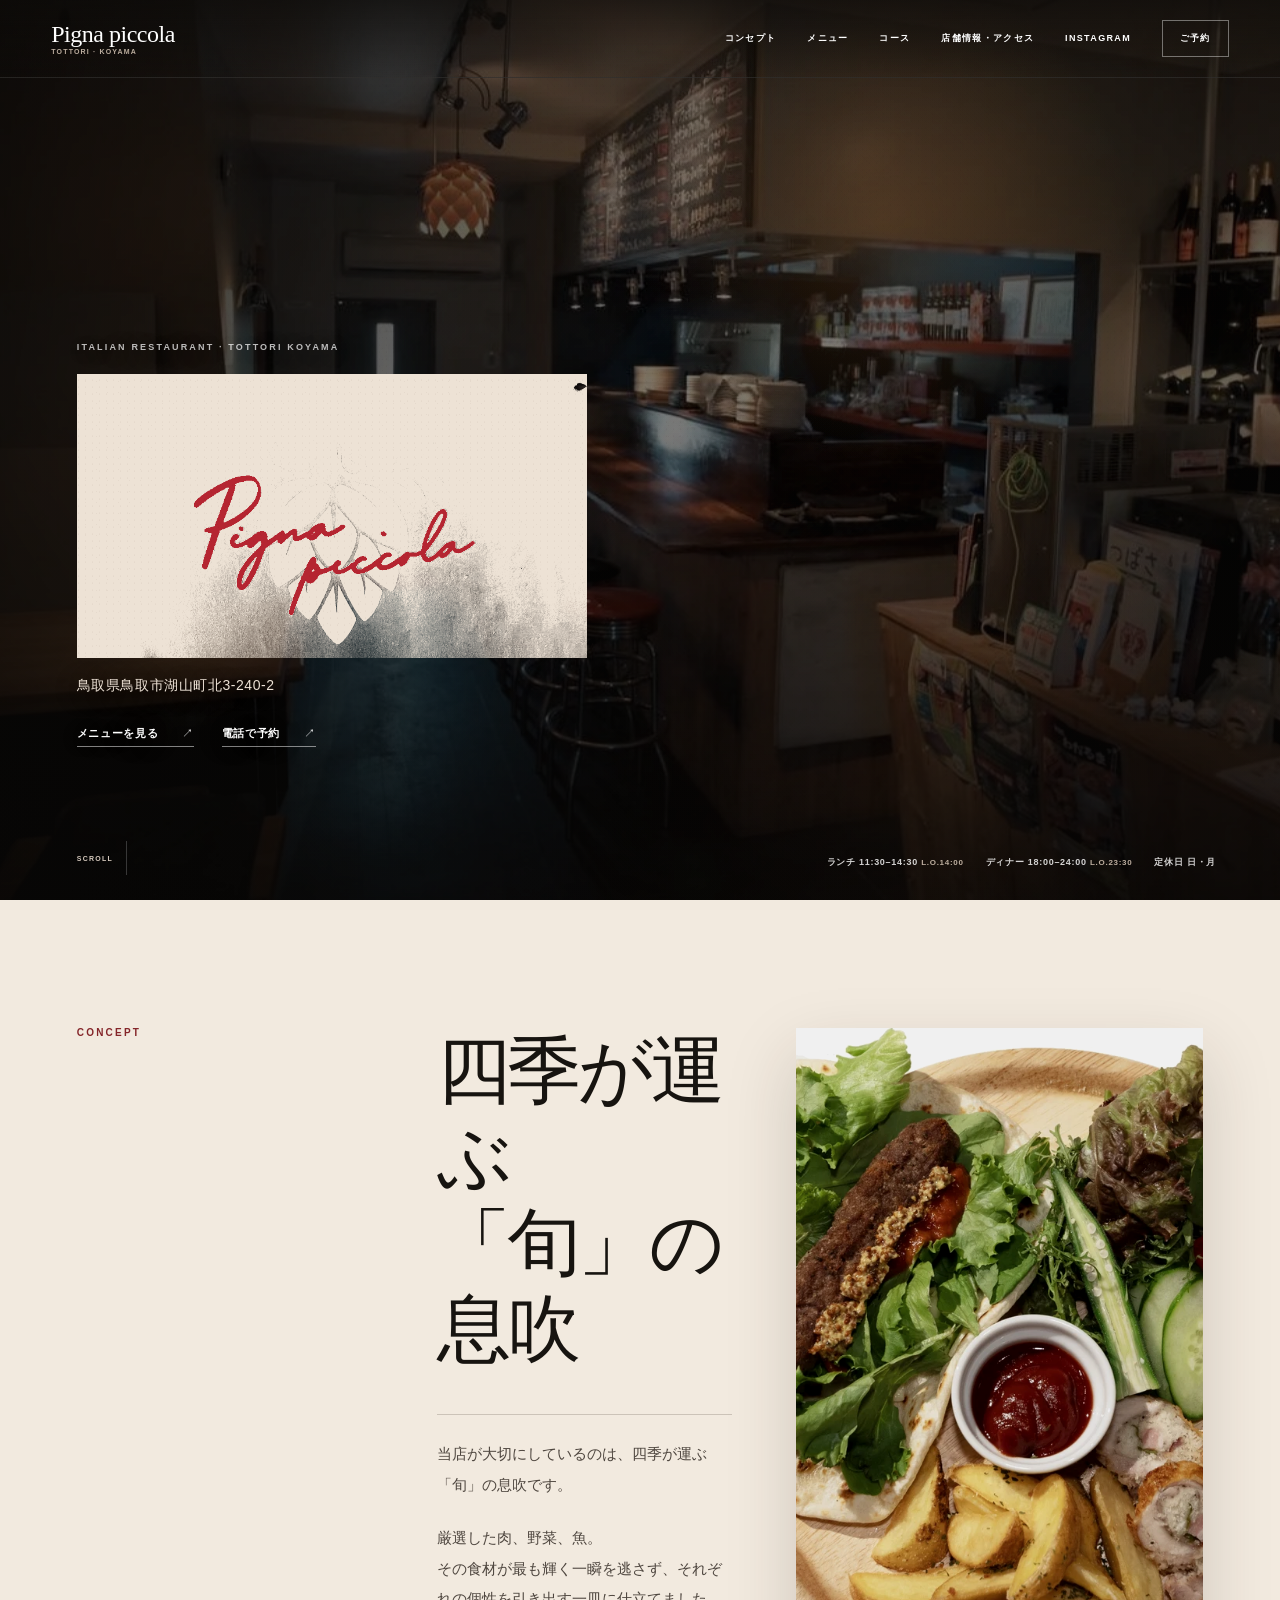
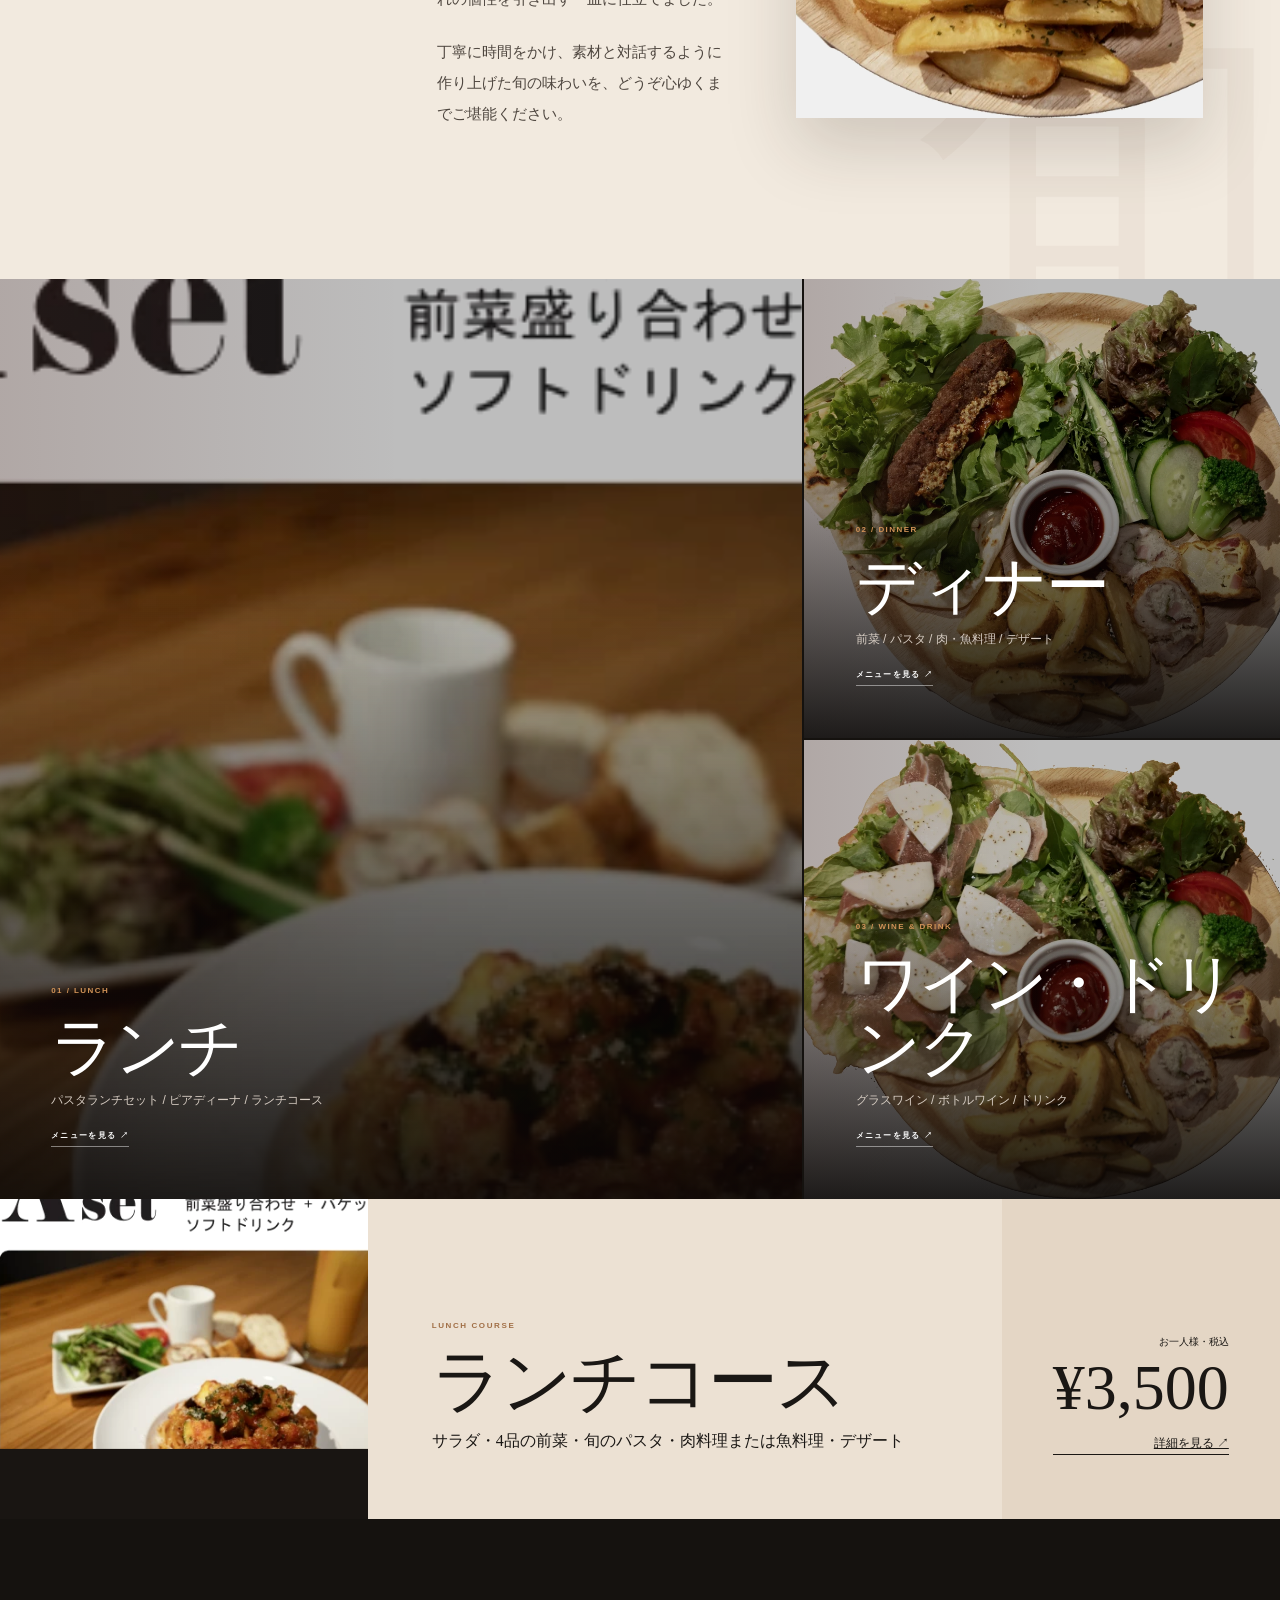
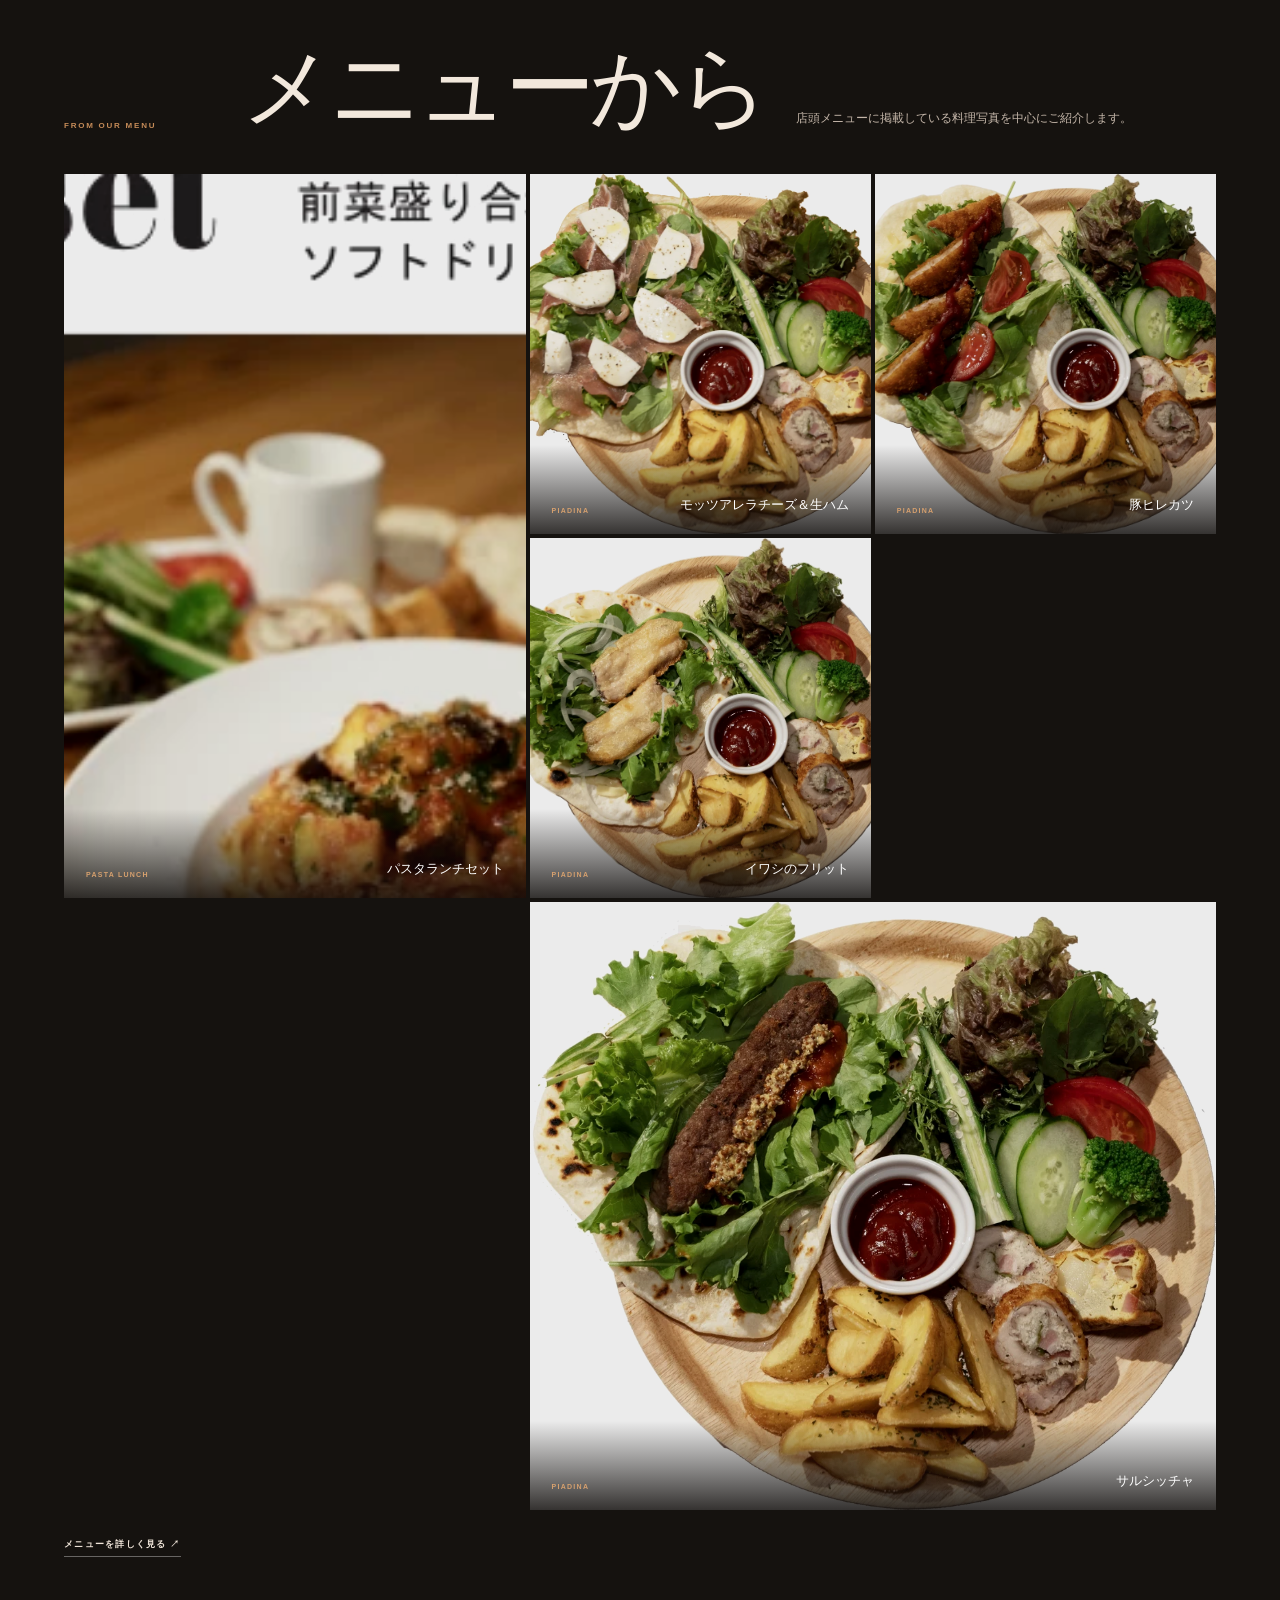
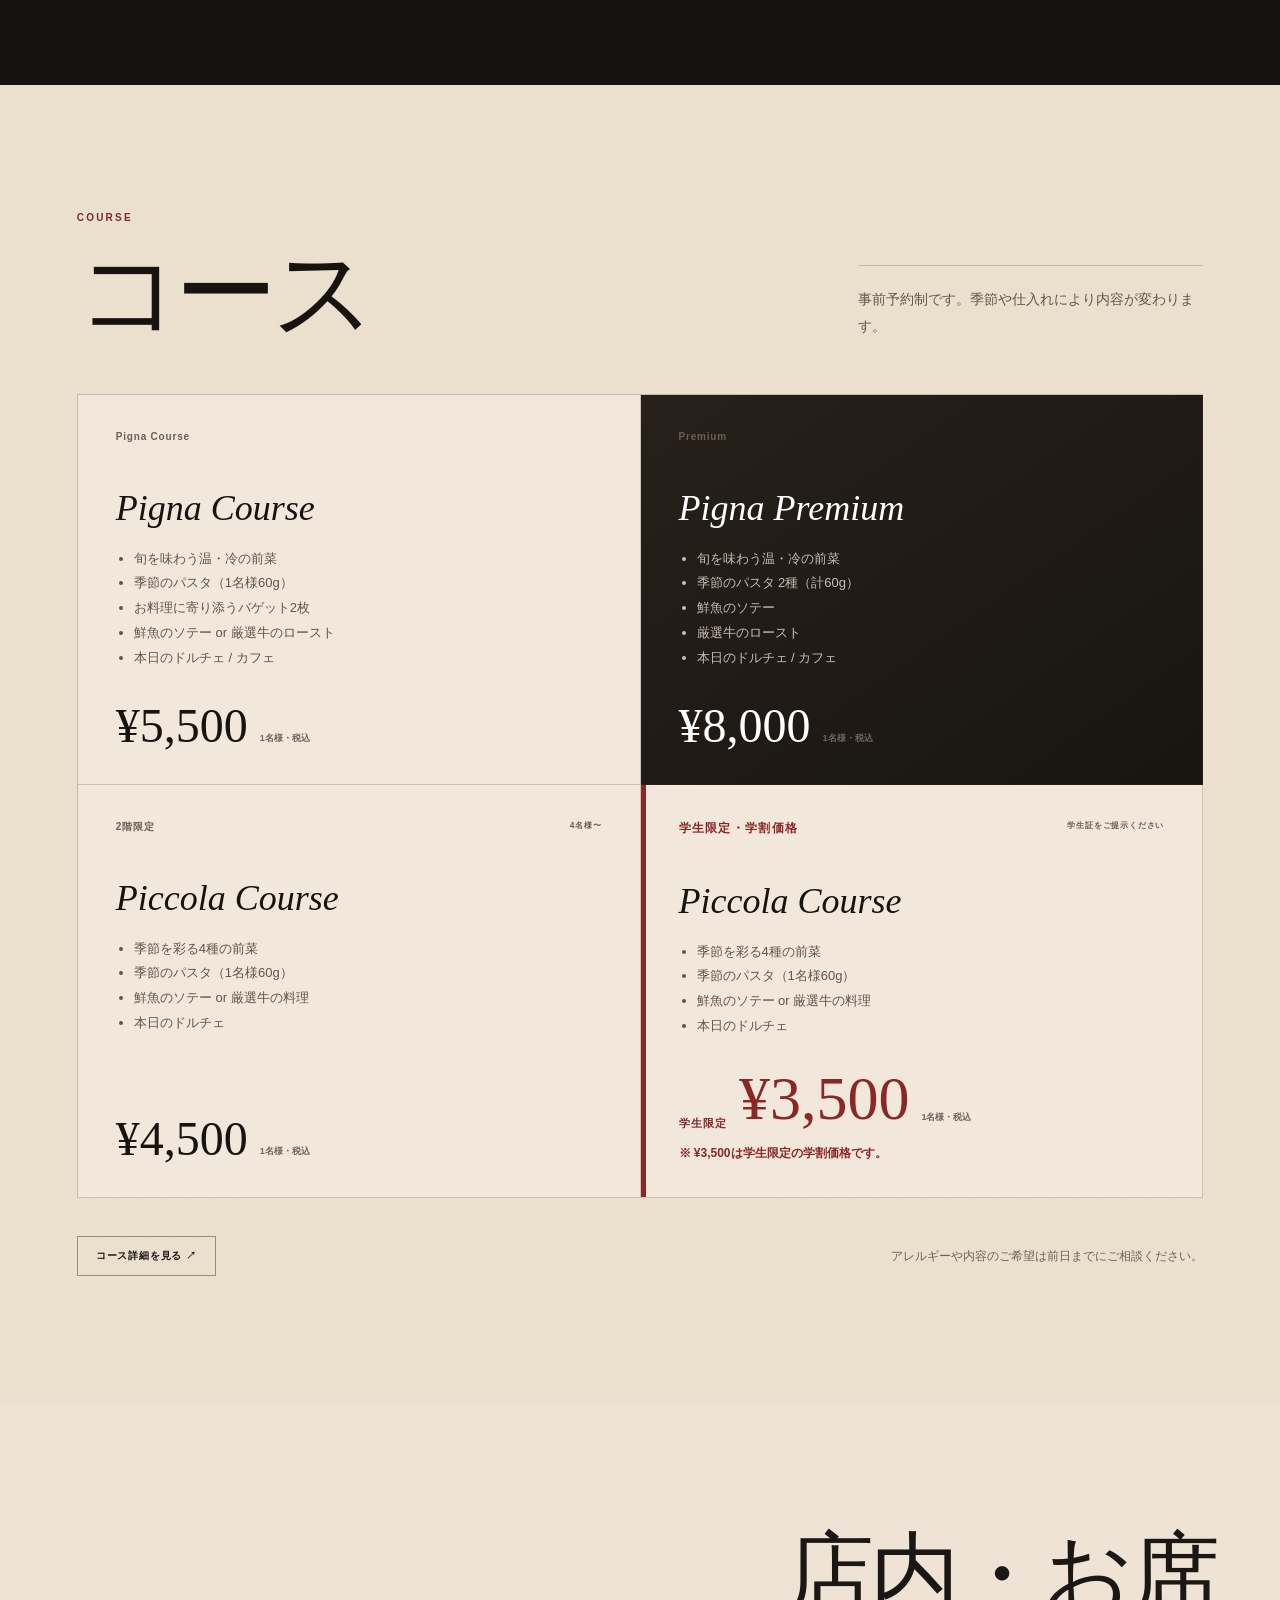
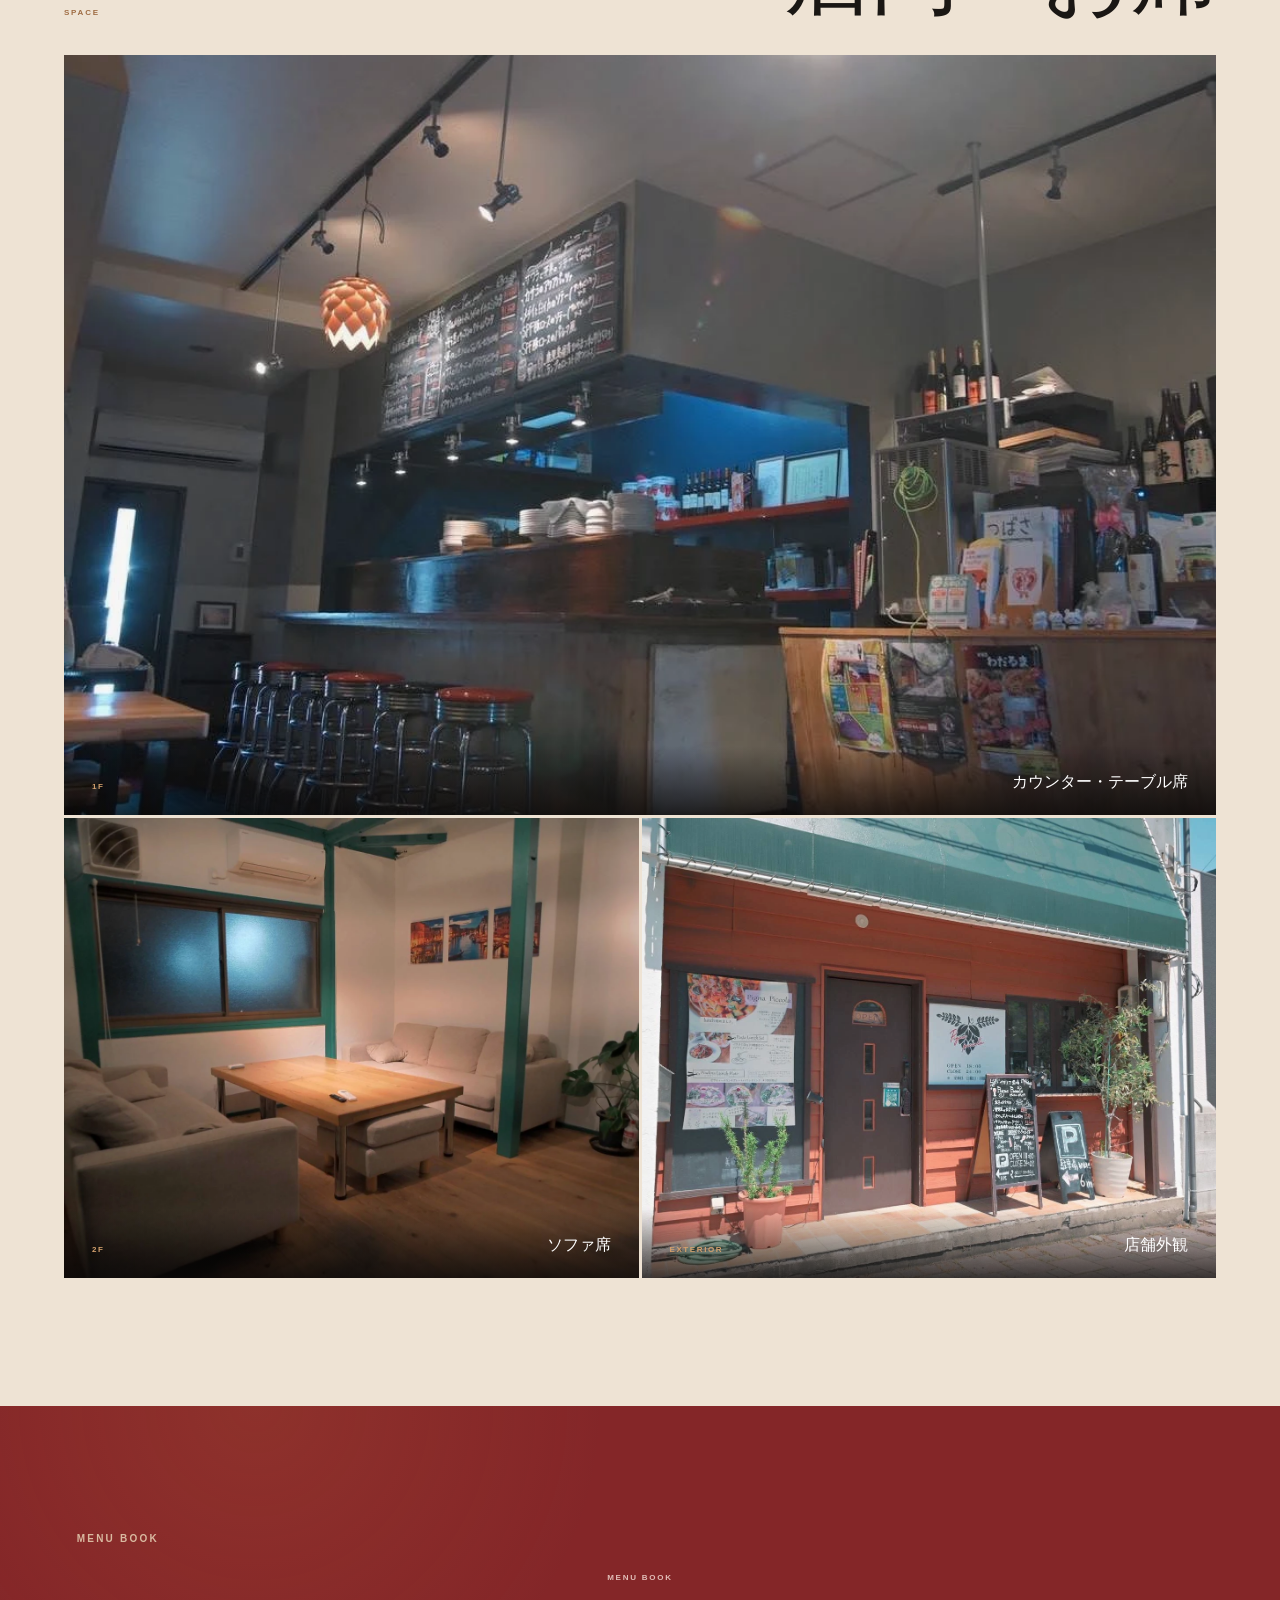
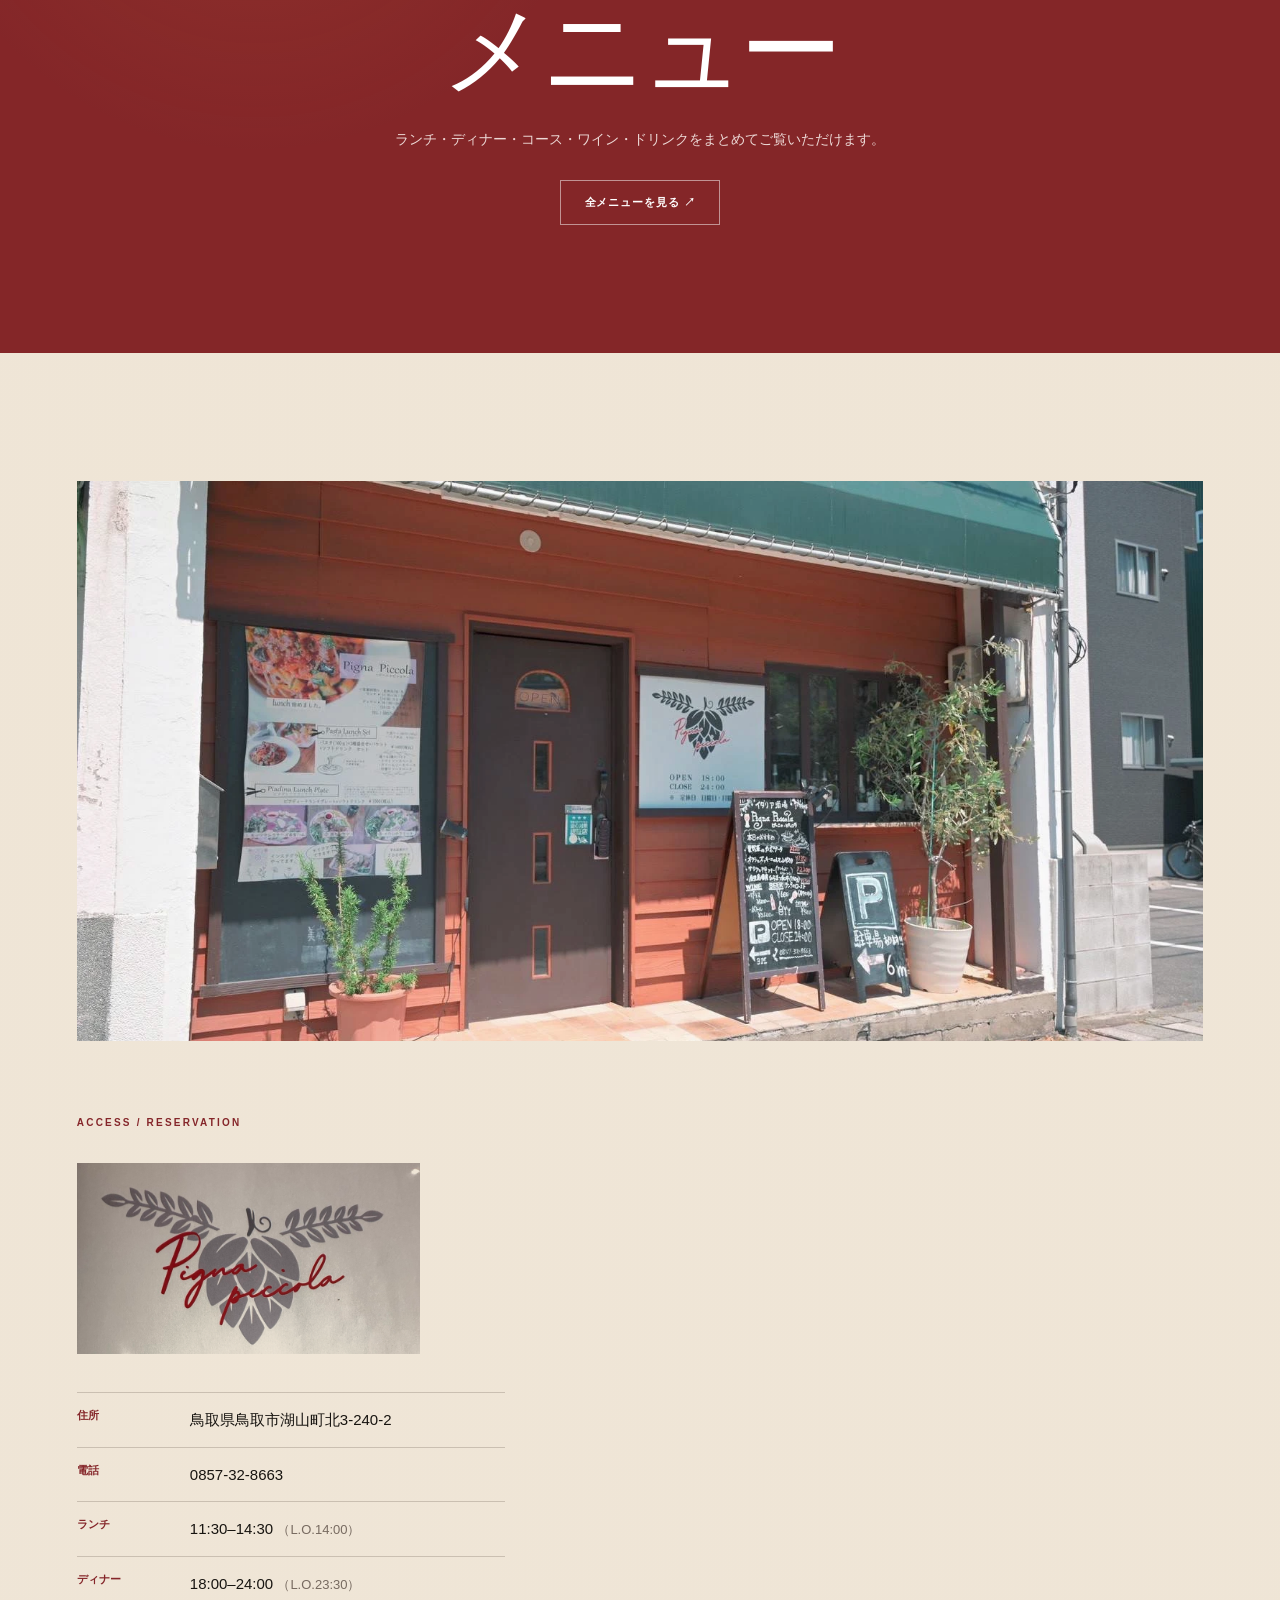
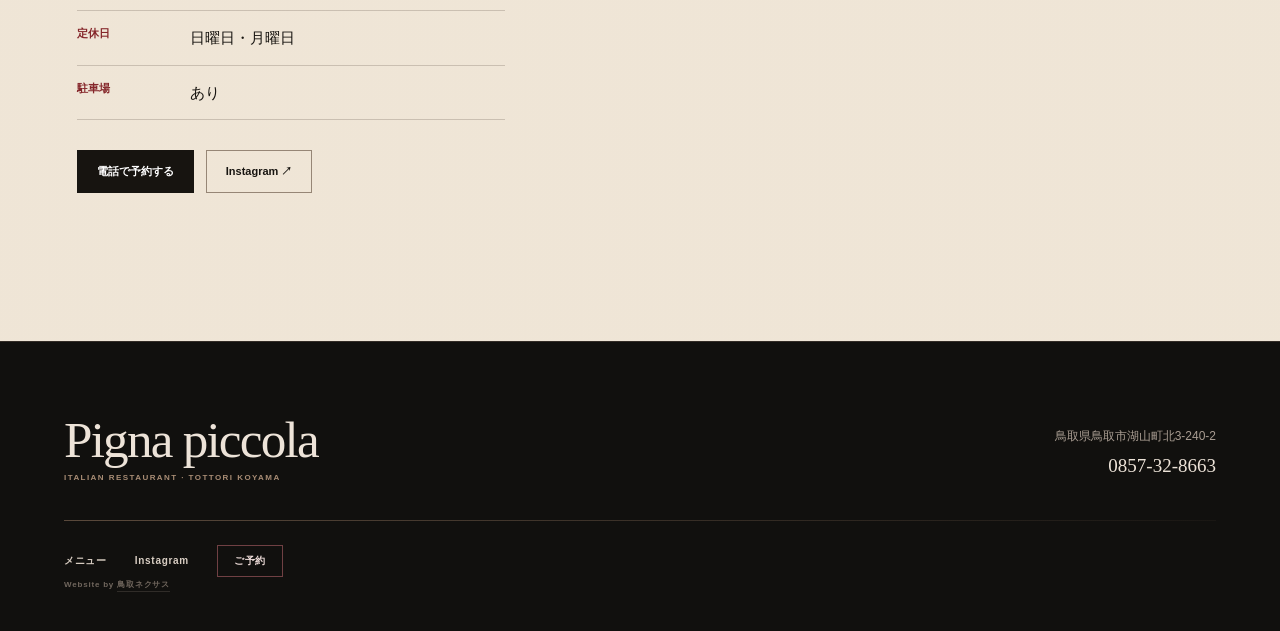
==== commit 4d340846: "ホームページを修正" ====
--- a/index.html
+++ b/index.html
@@ -52,25 +52,26 @@
         <p>厳選した肉、野菜、魚。<br>その食材が最も輝く一瞬を逃さず、それぞれの個性を引き出す一皿に仕立てました。</p>
         <p>丁寧に時間をかけ、素材と対話するように作り上げた旬の味わいを、どうぞ心ゆくまでご堪能ください。</p>
       </div>
-      <figure class="motto__photo reveal"><img src="images/food-salmon.webp" alt="旬の食材を使った料理"></figure>
+      <figure class="motto__photo reveal motto__photo--menu"><img src="images/piadina-salsiccia.webp" alt="店頭メニュー掲載のピアディーナ"></figure>
     </section>
 
     <section class="menu-preview" aria-label="メニュー紹介">
       <a class="menu-preview__item menu-preview__item--large reveal" href="menu.html#lunch">
-        <img src="images/food-pasta.webp" alt="Pigna piccola のパスタ料理"><span class="menu-preview__shade"></span>
+        <img src="images/pasta-set.webp" alt="店頭メニュー掲載のパスタランチセット"><span class="menu-preview__shade"></span>
         <div><small>01 / LUNCH</small><h2>ランチ</h2><p>パスタランチセット / ピアディーナ / ランチコース</p><b>メニューを見る ↗</b></div>
       </a>
       <a class="menu-preview__item reveal" href="menu.html#dinner">
-        <img src="images/food-meat.webp" alt="Pigna piccola の肉料理"><span class="menu-preview__shade"></span>
+        <img src="images/piadina-salsiccia.webp" alt="店頭メニュー掲載のピアディーナ"><span class="menu-preview__shade"></span>
         <div><small>02 / DINNER</small><h2>ディナー</h2><p>前菜 / パスタ / 肉・魚料理 / デザート</p><b>メニューを見る ↗</b></div>
       </a>
       <a class="menu-preview__item reveal" href="menu.html#wine">
-        <img src="images/food-wine.webp" alt="料理とワインを楽しむディナー"><span class="menu-preview__shade"></span>
+        <img src="images/piadina-ham.webp" alt="店頭メニュー掲載のピアディーナ"><span class="menu-preview__shade"></span>
         <div><small>03 / WINE & DRINK</small><h2>ワイン・ドリンク</h2><p>グラスワイン / ボトルワイン / ドリンク</p><b>メニューを見る ↗</b></div>
       </a>
     </section>
 
-    <section class="lunch-course-teaser reveal" aria-label="ランチコース">
+    <section class="lunch-course-teaser lunch-course-teaser--photo reveal" aria-label="ランチコース">
+      <figure class="lunch-course-teaser__photo"><img src="images/pasta-set.webp" alt="店頭メニュー掲載のパスタランチセット" loading="lazy"></figure>
       <div>
         <small>LUNCH COURSE</small>
         <h2>ランチコース</h2>
@@ -83,29 +84,35 @@
       </div>
     </section>
 
-
-    <section class="food-gallery" aria-label="料理写真">
-      <div class="food-gallery__head reveal">
-        <small>FOOD</small>
-        <h2>旬の一皿</h2>
-      </div>
-      <div class="food-gallery__grid">
-        <figure class="food-gallery__item food-gallery__item--wide reveal">
-          <img src="images/food-tomato-pasta.webp" alt="トマトを使ったパスタ料理" loading="lazy">
-        </figure>
-        <figure class="food-gallery__item reveal">
-          <img src="images/food-antipasto.webp" alt="前菜の盛り合わせ" loading="lazy">
-        </figure>
-        <figure class="food-gallery__item reveal">
-          <img src="images/food-fish.webp" alt="魚料理" loading="lazy">
-        </figure>
-        <figure class="food-gallery__item reveal">
-          <img src="images/food-mussels.webp" alt="ムール貝を使った料理" loading="lazy">
-        </figure>
-        <figure class="food-gallery__item food-gallery__item--wide reveal">
-          <img src="images/food-meat.webp" alt="肉料理" loading="lazy">
-        </figure>
-      </div>
+    <section class="official-menu-gallery" aria-label="店頭メニュー掲載写真">
+      <div class="official-menu-gallery__head reveal">
+        <small>FROM OUR MENU</small>
+        <h2>メニューから</h2>
+        <p>店頭メニューに掲載している料理写真を中心にご紹介します。</p>
+      </div>
+      <div class="official-menu-gallery__grid">
+        <figure class="official-menu-gallery__item official-menu-gallery__item--hero reveal">
+          <img src="images/pasta-set.webp" alt="パスタランチセット" loading="lazy">
+          <figcaption><span>PASTA LUNCH</span><strong>パスタランチセット</strong></figcaption>
+        </figure>
+        <figure class="official-menu-gallery__item reveal">
+          <img src="images/piadina-ham.webp" alt="モッツアレラチーズと生ハムのピアディーナ" loading="lazy">
+          <figcaption><span>PIADINA</span><strong>モッツアレラチーズ＆生ハム</strong></figcaption>
+        </figure>
+        <figure class="official-menu-gallery__item reveal">
+          <img src="images/piadina-pork.webp" alt="豚ヒレカツのピアディーナ" loading="lazy">
+          <figcaption><span>PIADINA</span><strong>豚ヒレカツ</strong></figcaption>
+        </figure>
+        <figure class="official-menu-gallery__item reveal">
+          <img src="images/piadina-sardine.webp" alt="イワシのフリットのピアディーナ" loading="lazy">
+          <figcaption><span>PIADINA</span><strong>イワシのフリット</strong></figcaption>
+        </figure>
+        <figure class="official-menu-gallery__item official-menu-gallery__item--wide reveal">
+          <img src="images/piadina-salsiccia.webp" alt="サルシッチャのピアディーナ" loading="lazy">
+          <figcaption><span>PIADINA</span><strong>サルシッチャ</strong></figcaption>
+        </figure>
+      </div>
+      <a class="official-menu-gallery__link reveal" href="menu.html">メニューを詳しく見る ↗</a>
     </section>
 
 
--- a/css/style.css
+++ b/css/style.css
@@ -1454,3 +1454,111 @@
   .compact-list{grid-template-columns:1fr}
   .lunch-course-teaser{padding:52px 18px;gap:28px}
 }
+
+
+/* V22 — official lunch-image refresh + menu navigation cleanup */
+.menu-page .menu-jump{position:relative!important;top:auto!important;z-index:3!important;}
+.menu-page .menu-photo-strip{height:300px;gap:3px;}
+.menu-page .menu-photo-strip img{object-position:center center;}
+.lunch-wine-grid--single{grid-template-columns:1fr!important;}
+.lunch-wine-grid--single .category{max-width:960px;margin-inline:auto;width:100%;}
+.photo-menu-grid img{background:#fff;object-fit:contain!important;padding:10px;}
+@media(max-width:640px){
+  .menu-page .menu-photo-strip{height:auto;grid-template-columns:1fr 1fr;}
+  .menu-page .menu-photo-strip img{height:190px;}
+  .menu-page .menu-jump{position:relative!important;top:auto!important;}
+  .photo-menu-grid article{min-height:210px;}
+  .photo-menu-grid img{padding:6px;}
+}
+
+
+/* =====================================================================
+   V23 — 古い料理写真を撤去 / 店頭メニュー掲載写真を主役に再構成
+   ===================================================================== */
+
+/* Concept official menu visual */
+.motto__photo--menu img{object-fit:cover;object-position:center 52%;filter:saturate(.88) contrast(1.03) brightness(.94)}
+
+/* Top category cards now use official menu photos */
+.menu-preview__item img{filter:saturate(.86) contrast(1.04) brightness(.74)}
+.menu-preview__item:first-child img{object-position:center 52%}
+.menu-preview__item:nth-child(2) img{object-position:center 44%}
+.menu-preview__item:nth-child(3) img{object-position:center 42%}
+
+/* Lunch course with official photo */
+.lunch-course-teaser--photo{grid-template-columns:minmax(260px,.58fr) minmax(0,1fr) auto;padding:0;gap:0;overflow:hidden}
+.lunch-course-teaser__photo{margin:0;min-height:320px;overflow:hidden;background:#191512}
+.lunch-course-teaser__photo img{width:100%;height:100%;object-fit:cover;display:block;transform:scale(1.04);filter:saturate(.9) contrast(1.02)}
+.lunch-course-teaser--photo>div:not(.lunch-course-teaser__price){padding:clamp(38px,5vw,68px)}
+.lunch-course-teaser--photo .lunch-course-teaser__price{padding:clamp(38px,5vw,68px) clamp(26px,4vw,54px);align-self:stretch;display:flex;flex-direction:column;justify-content:flex-end;background:#e4d6c5}
+
+/* Rich official menu gallery */
+.official-menu-gallery{background:#15120f;color:#f2e8dc;padding:clamp(84px,10vw,150px) clamp(18px,5vw,76px)}
+.official-menu-gallery__head{display:grid;grid-template-columns:150px 1fr minmax(250px,420px);gap:28px;align-items:end;margin-bottom:44px}
+.official-menu-gallery__head small{font:700 8px/1 var(--sans);letter-spacing:.22em;color:#c58b58}
+.official-menu-gallery__head h2{margin:0;font:400 clamp(52px,7vw,96px)/.92 var(--serif);letter-spacing:-.05em}
+.official-menu-gallery__head p{margin:0;color:#c3b5a8;font-size:12px;line-height:1.9}
+.official-menu-gallery__grid{display:grid;grid-template-columns:1.15fr .85fr .85fr;grid-template-rows:360px 360px;gap:4px}
+.official-menu-gallery__item{position:relative;margin:0;overflow:hidden;background:#211a15}
+.official-menu-gallery__item--hero{grid-row:1/3}
+.official-menu-gallery__item--wide{grid-column:2/4}
+.official-menu-gallery__item img{width:100%;height:100%;object-fit:cover;display:block;filter:saturate(.88) contrast(1.035) brightness(.92);transition:transform .7s ease,filter .4s ease}
+.official-menu-gallery__item:hover img{transform:scale(1.025);filter:saturate(.96) contrast(1.035) brightness(.98)}
+.official-menu-gallery__item figcaption{position:absolute;left:0;right:0;bottom:0;display:flex;justify-content:space-between;align-items:end;gap:20px;padding:52px 22px 20px;color:#fff;background:linear-gradient(0deg,rgba(13,10,8,.82),transparent)}
+.official-menu-gallery__item figcaption span{font:700 7px/1 var(--sans);letter-spacing:.18em;color:#d6a06e}
+.official-menu-gallery__item figcaption strong{font:500 13px/1.3 var(--sans)}
+.official-menu-gallery__link{display:inline-block;margin-top:30px;color:#f0e5d9;text-decoration:none;font:700 9px/1 var(--sans);letter-spacing:.14em;border-bottom:1px solid rgba(255,255,255,.35);padding-bottom:7px}
+
+/* Menu page: photo strip is a full visual block; nav is separate below it */
+.menu-page .menu-photo-strip--official{height:390px;display:grid;grid-template-columns:1.3fr repeat(4,1fr);gap:3px;background:#15120f;padding:0}
+.menu-page .menu-photo-strip--official figure{margin:0;position:relative;overflow:hidden;background:#231d18}
+.menu-page .menu-photo-strip--official img{width:100%;height:100%;object-fit:cover!important;padding:0!important;display:block;filter:saturate(.9) contrast(1.03) brightness(.94)}
+.menu-page .menu-photo-strip--official figure:first-child img{object-position:center 50%}
+.menu-page .menu-photo-strip--official figcaption{position:absolute;left:12px;bottom:12px;color:white;font:700 7px/1 var(--sans);letter-spacing:.16em;background:rgba(20,16,13,.78);padding:7px 9px}
+.menu-page .menu-jump{margin:0;background:#171410!important;border-top:1px solid rgba(255,255,255,.08);border-bottom:1px solid rgba(255,255,255,.08)}
+
+/* Additional menu-photo band */
+.menu-photo-band{display:grid;grid-template-columns:1fr 1.25fr 1fr;gap:4px;margin:clamp(58px,7vw,96px) 0;background:#191511;padding:4px}
+.menu-photo-band figure{margin:0;height:330px;overflow:hidden;background:#241d18}
+.menu-photo-band figure:nth-child(2){height:390px;margin-top:-30px;margin-bottom:-30px}
+.menu-photo-band img{width:100%;height:100%;object-fit:cover;display:block;filter:saturate(.9) contrast(1.03) brightness(.95)}
+
+.menu-visual-break{display:grid;grid-template-columns:1.1fr .8fr 1.1fr;gap:4px;background:#14110e;padding:4px;margin:0}
+.menu-visual-break>div{height:360px;overflow:hidden}
+.menu-visual-break img{width:100%;height:100%;object-fit:cover;display:block;filter:saturate(.87) contrast(1.04) brightness(.82)}
+.menu-visual-break>div:nth-child(2) img{object-position:center 42%}
+
+/* Official menu images in lunch cards should fill the visual area cleanly */
+.photo-menu-grid img{object-fit:cover!important;padding:0!important;background:#f5eee5}
+.photo-menu-grid article{overflow:hidden}
+
+@media(max-width:980px){
+  .official-menu-gallery__head{grid-template-columns:1fr;gap:14px}
+  .official-menu-gallery__grid{grid-template-columns:1fr 1fr;grid-template-rows:400px 300px 300px}
+  .official-menu-gallery__item--hero{grid-column:1/3;grid-row:auto}
+  .official-menu-gallery__item--wide{grid-column:1/3}
+  .lunch-course-teaser--photo{grid-template-columns:1fr 1fr}
+  .lunch-course-teaser--photo .lunch-course-teaser__price{grid-column:1/3}
+  .menu-page .menu-photo-strip--official{grid-template-columns:1fr 1fr 1fr;height:auto}
+  .menu-page .menu-photo-strip--official figure{height:280px}
+  .menu-page .menu-photo-strip--official figure:first-child{grid-column:1/3}
+  .menu-photo-band figure{height:280px}.menu-photo-band figure:nth-child(2){height:320px}
+}
+
+@media(max-width:640px){
+  .official-menu-gallery{padding:72px 14px}
+  .official-menu-gallery__grid{display:grid;grid-template-columns:1fr 1fr;grid-template-rows:340px 210px 210px}
+  .official-menu-gallery__item--hero{grid-column:1/3}
+  .official-menu-gallery__item--wide{grid-column:1/3}
+  .official-menu-gallery__item figcaption{padding:44px 13px 14px;display:block}
+  .official-menu-gallery__item figcaption strong{display:block;margin-top:5px;font-size:11px}
+  .lunch-course-teaser--photo{grid-template-columns:1fr}
+  .lunch-course-teaser__photo{min-height:300px}
+  .lunch-course-teaser--photo .lunch-course-teaser__price{grid-column:auto}
+  .menu-page .menu-photo-strip--official{grid-template-columns:1fr 1fr}
+  .menu-page .menu-photo-strip--official figure,.menu-page .menu-photo-strip--official figure:first-child{height:190px;grid-column:auto}
+  .menu-page .menu-photo-strip--official figure:first-child{grid-column:1/3;height:270px}
+  .menu-page .menu-photo-strip--official figure:last-child{grid-column:1/3;height:220px}
+  .menu-photo-band{grid-template-columns:1fr 1fr;margin:54px 0}.menu-photo-band figure{height:210px}.menu-photo-band figure:nth-child(2){height:210px;margin:0}.menu-photo-band figure:last-child{grid-column:1/3;height:260px}
+  .menu-visual-break{grid-template-columns:1fr 1fr}.menu-visual-break>div{height:210px}.menu-visual-break>div:last-child{grid-column:1/3;height:250px}
+}
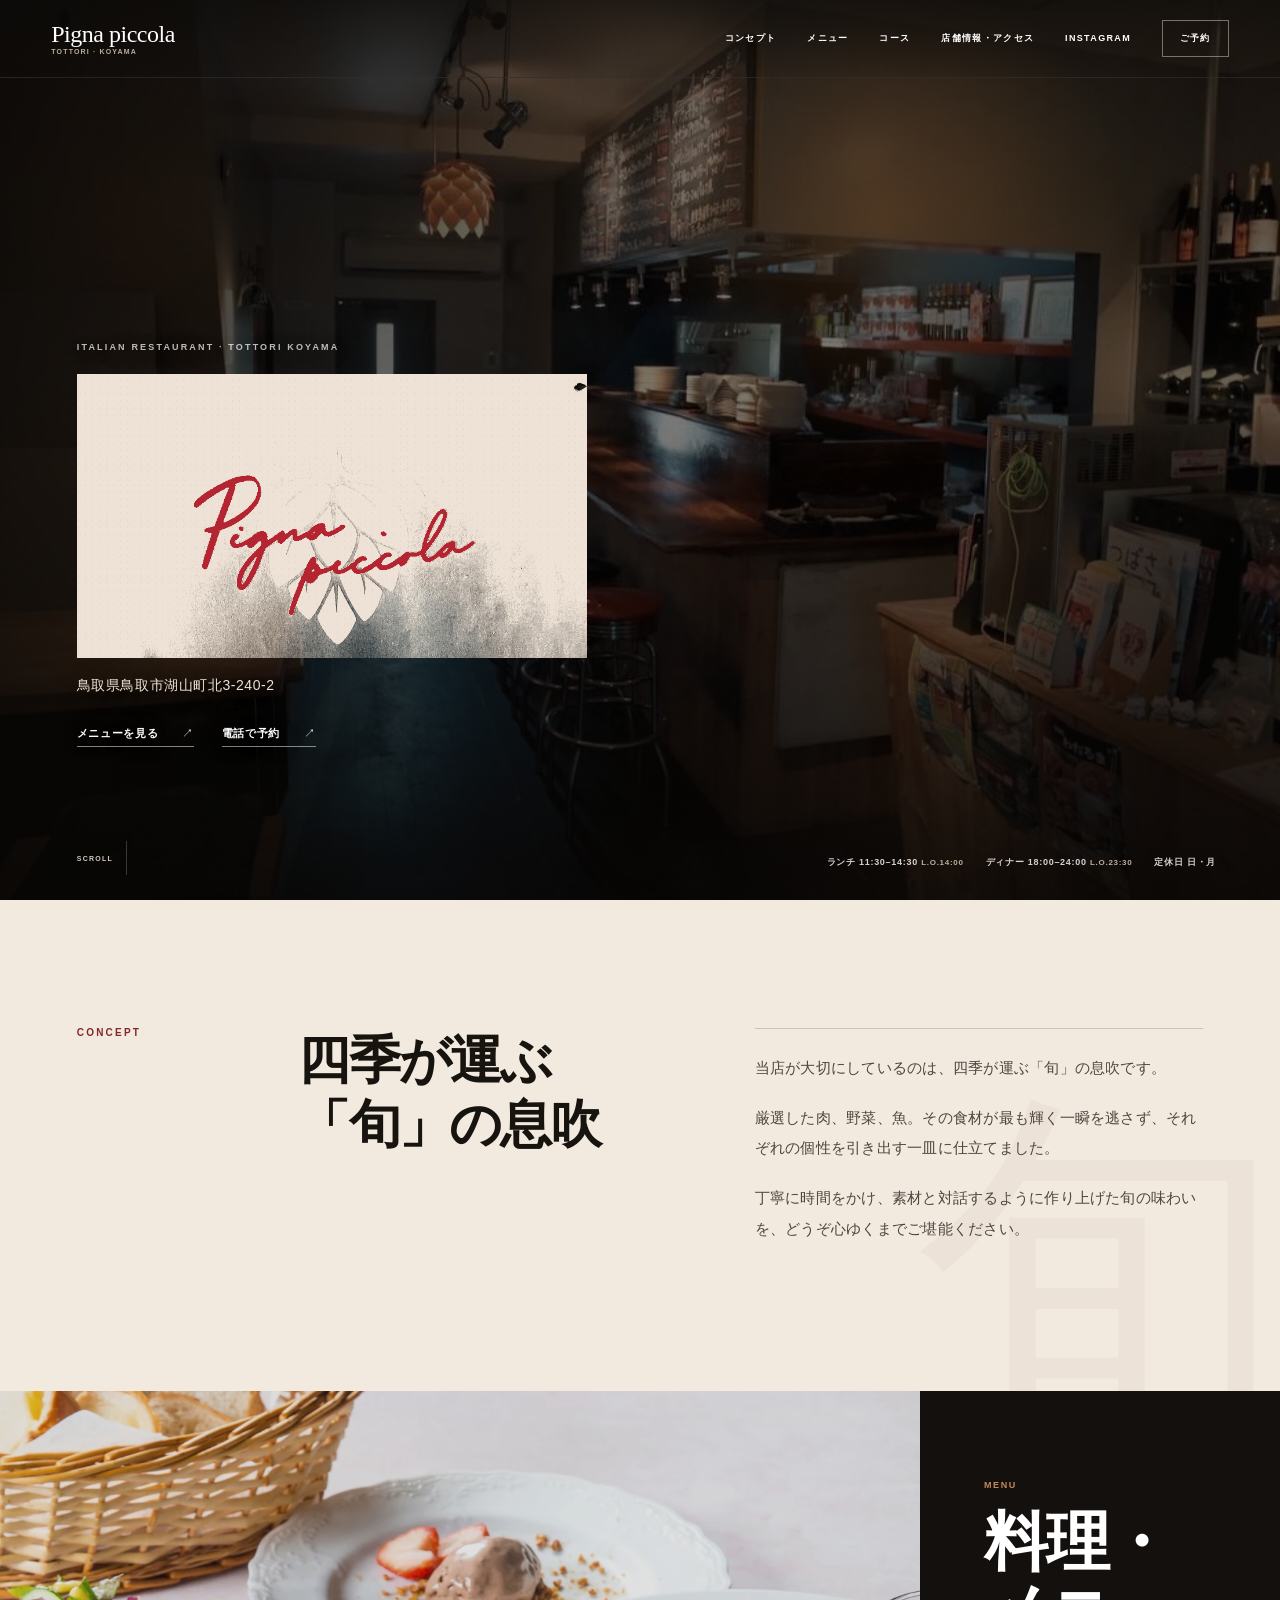
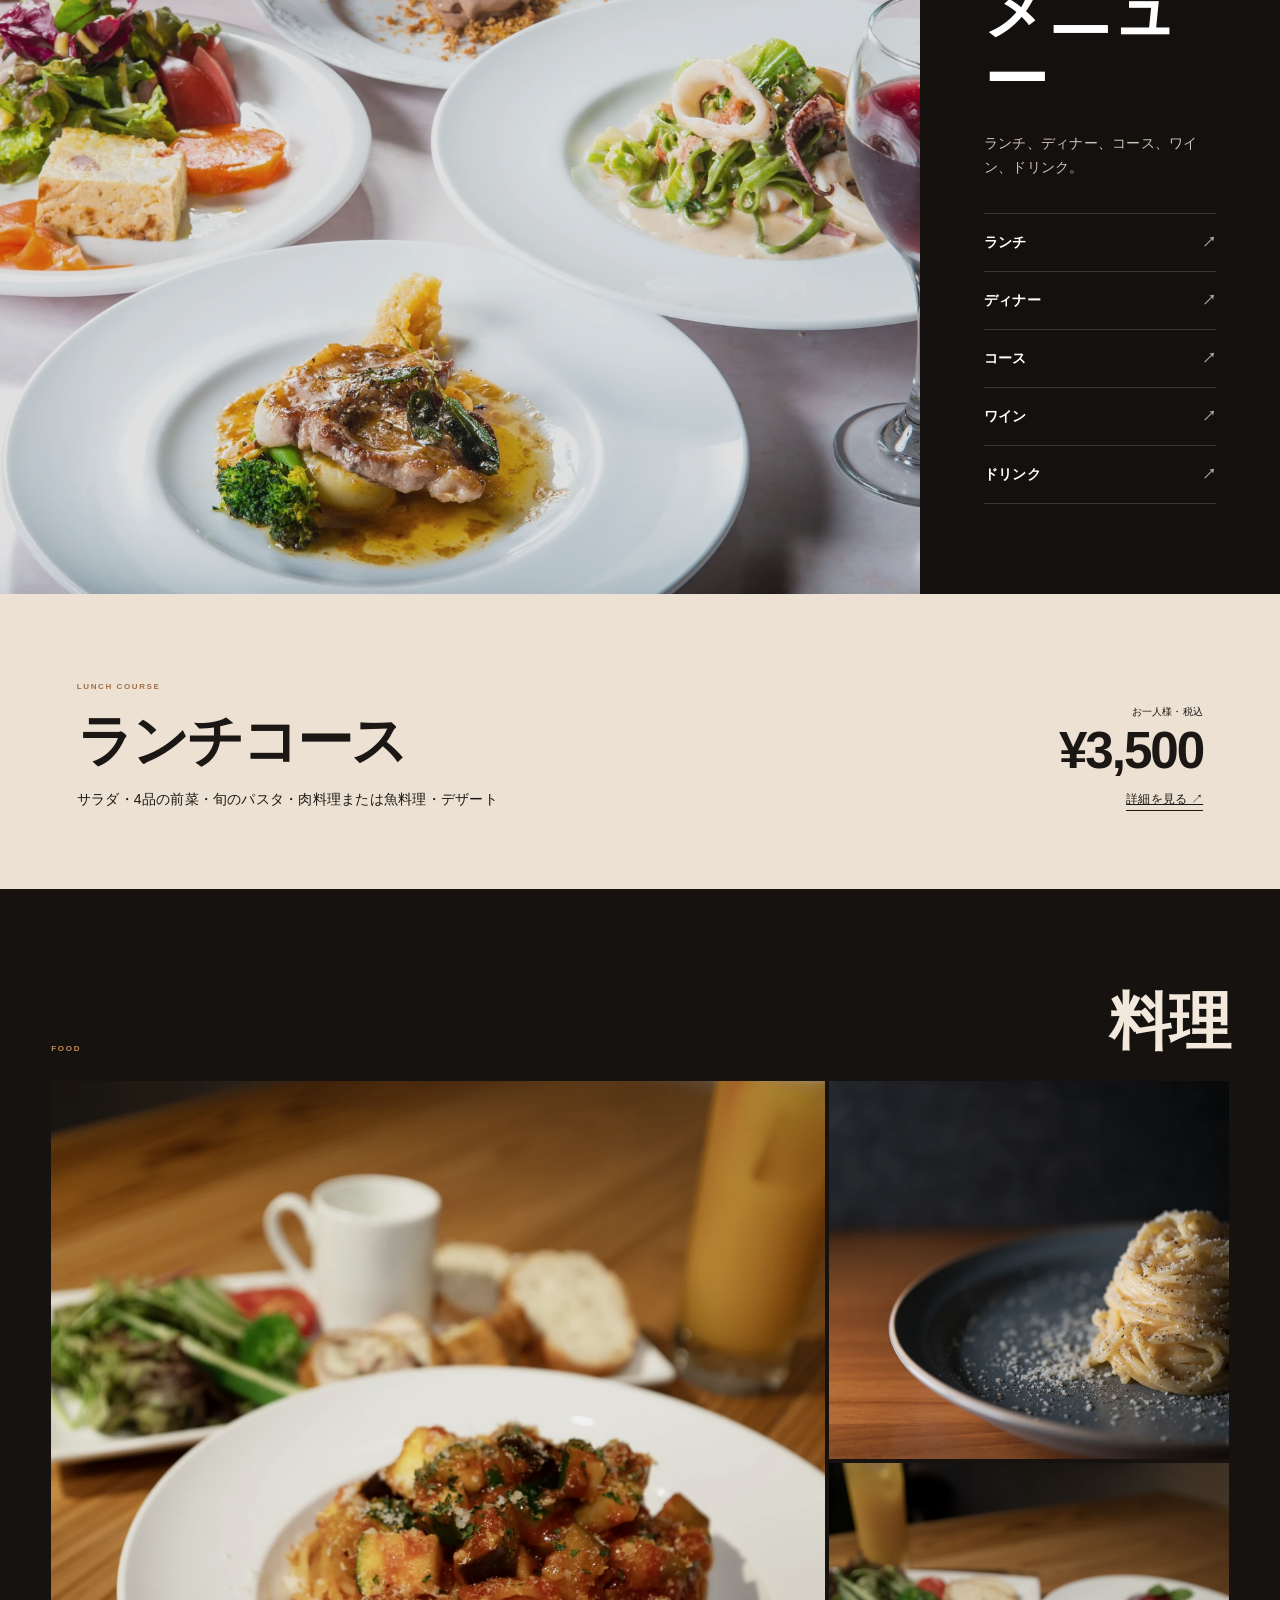
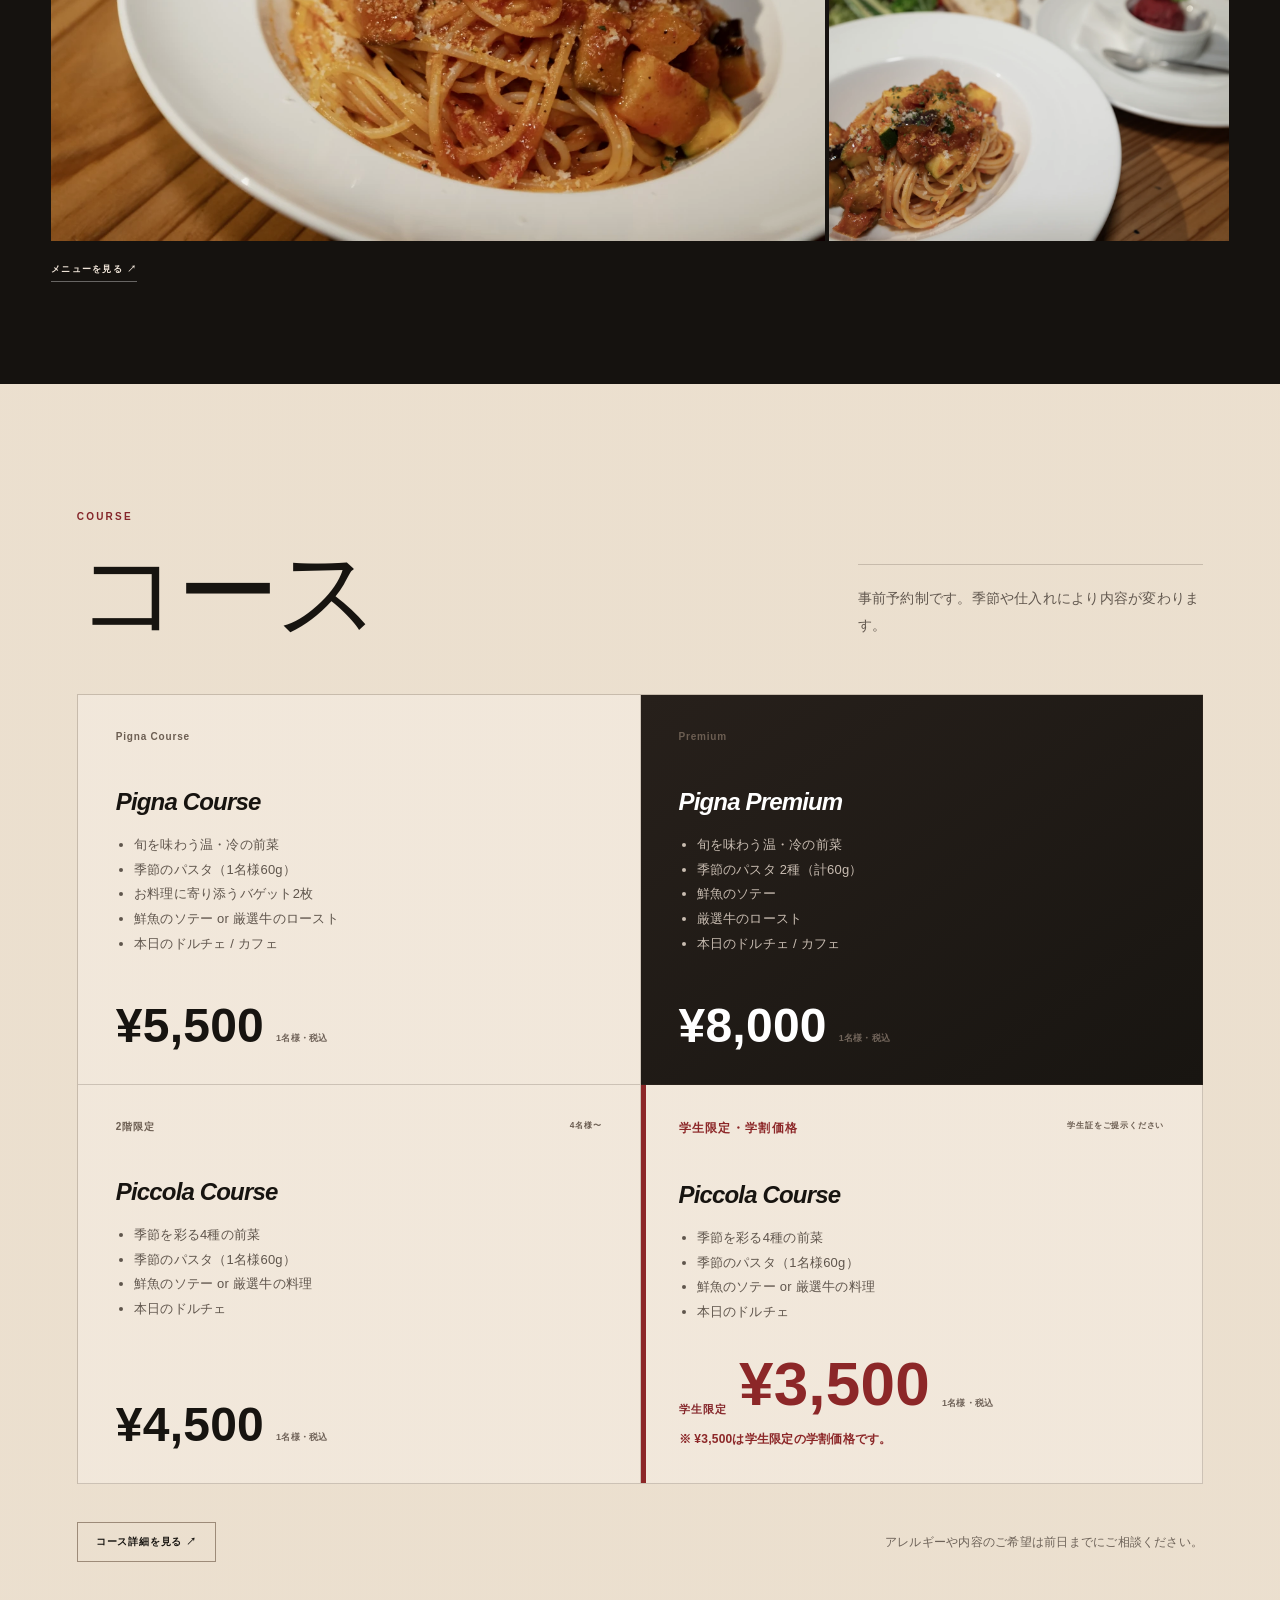
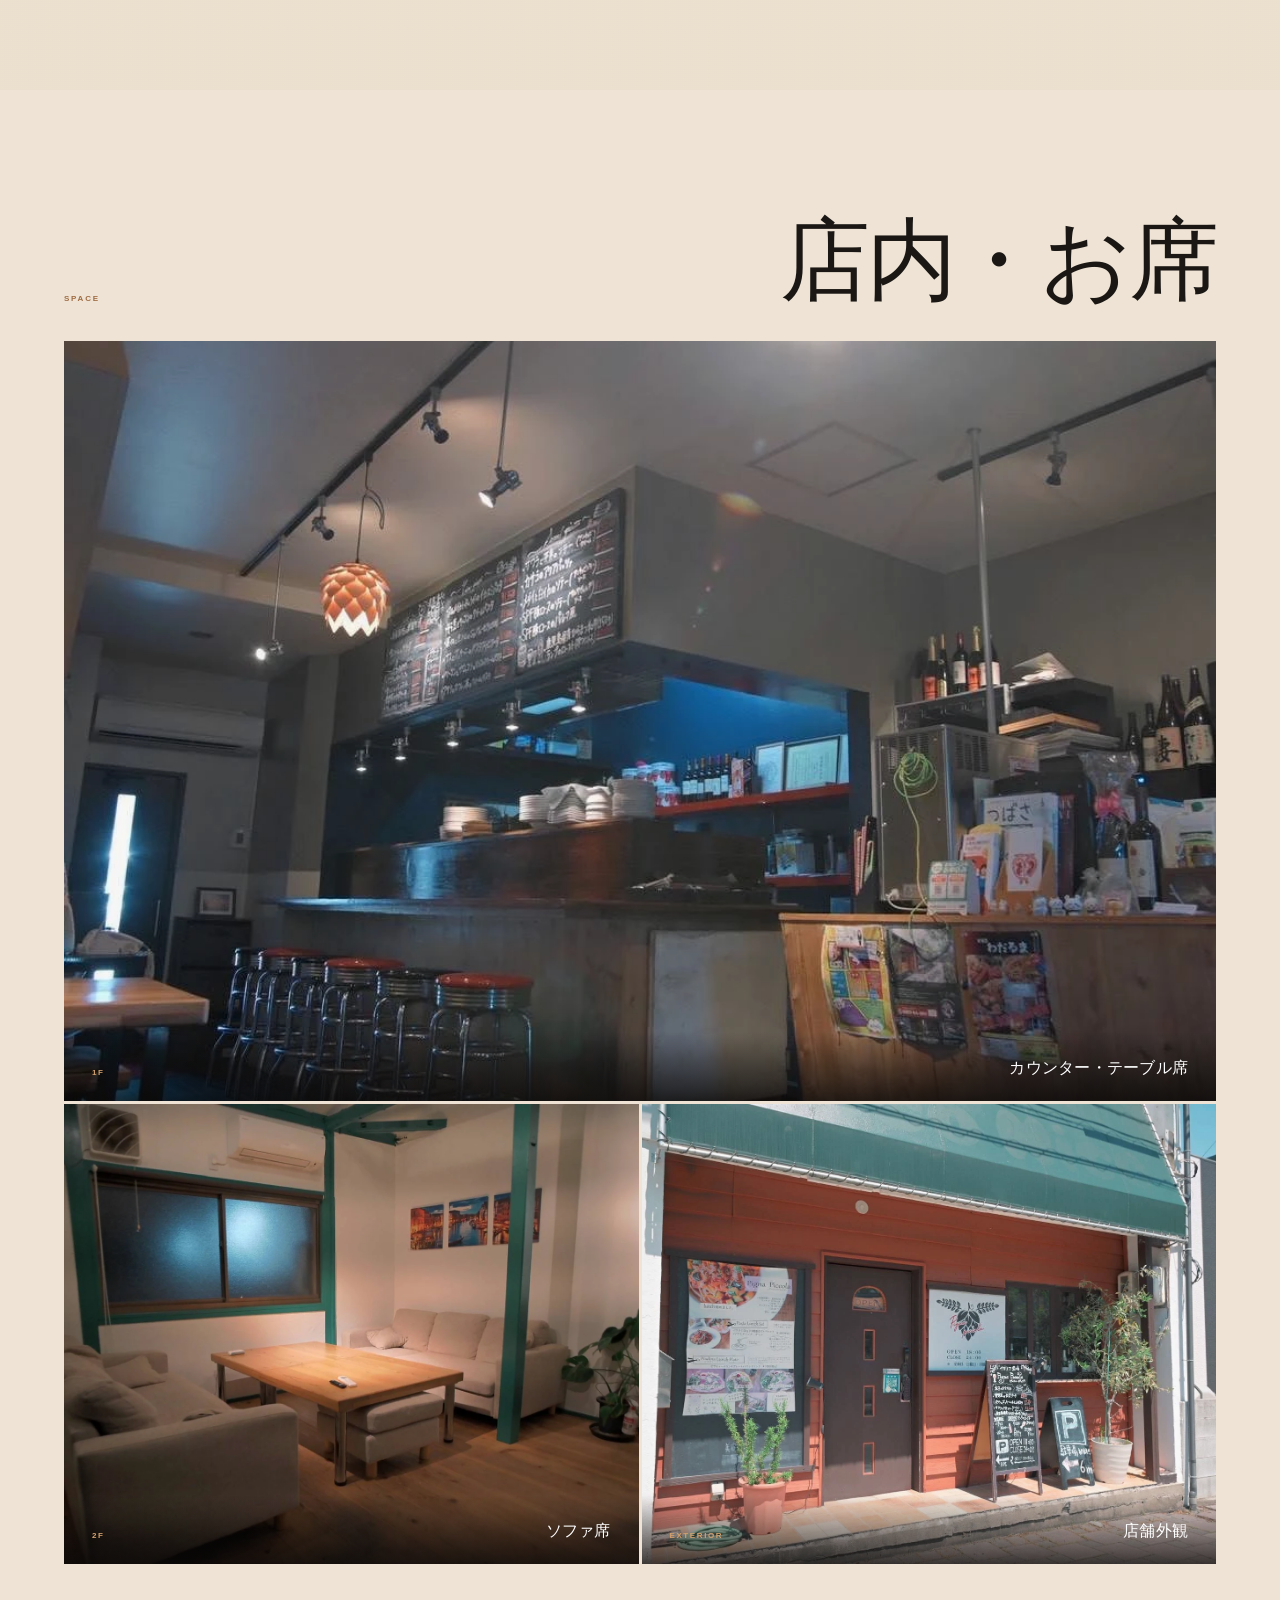
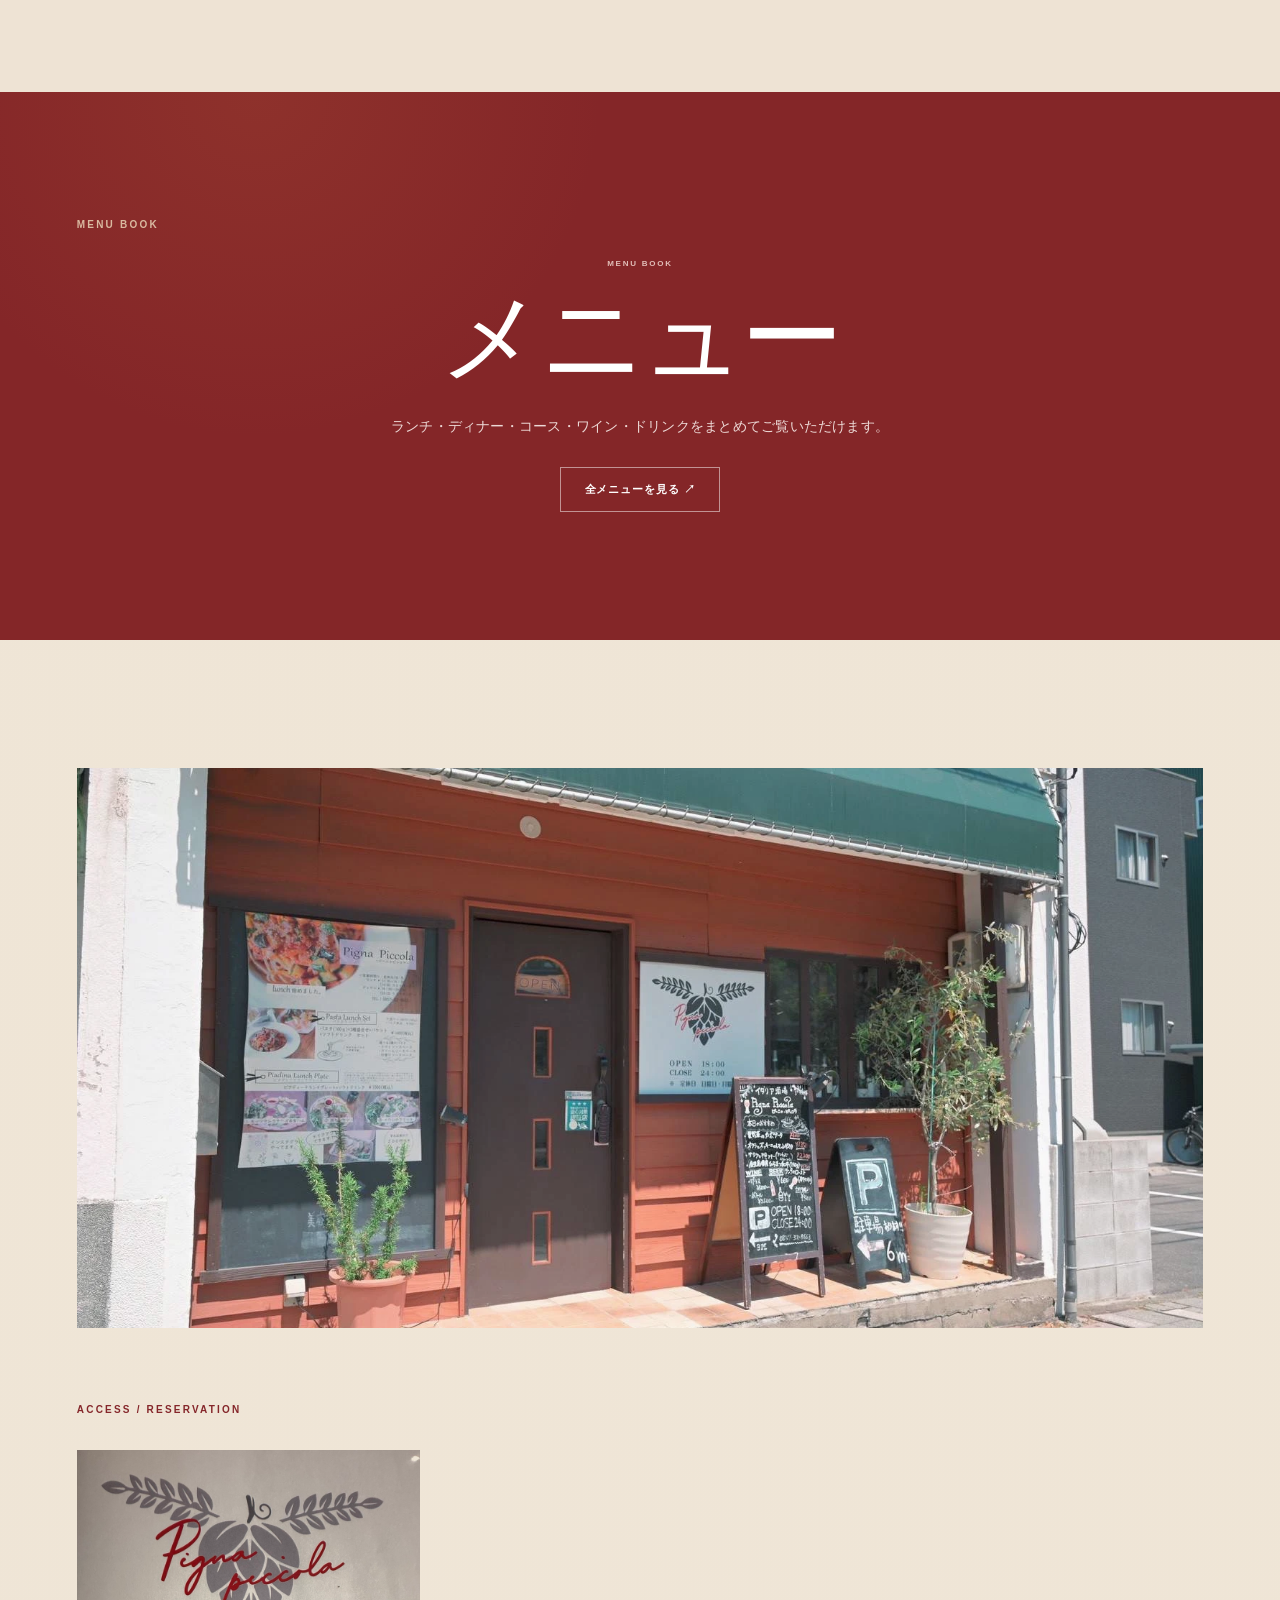
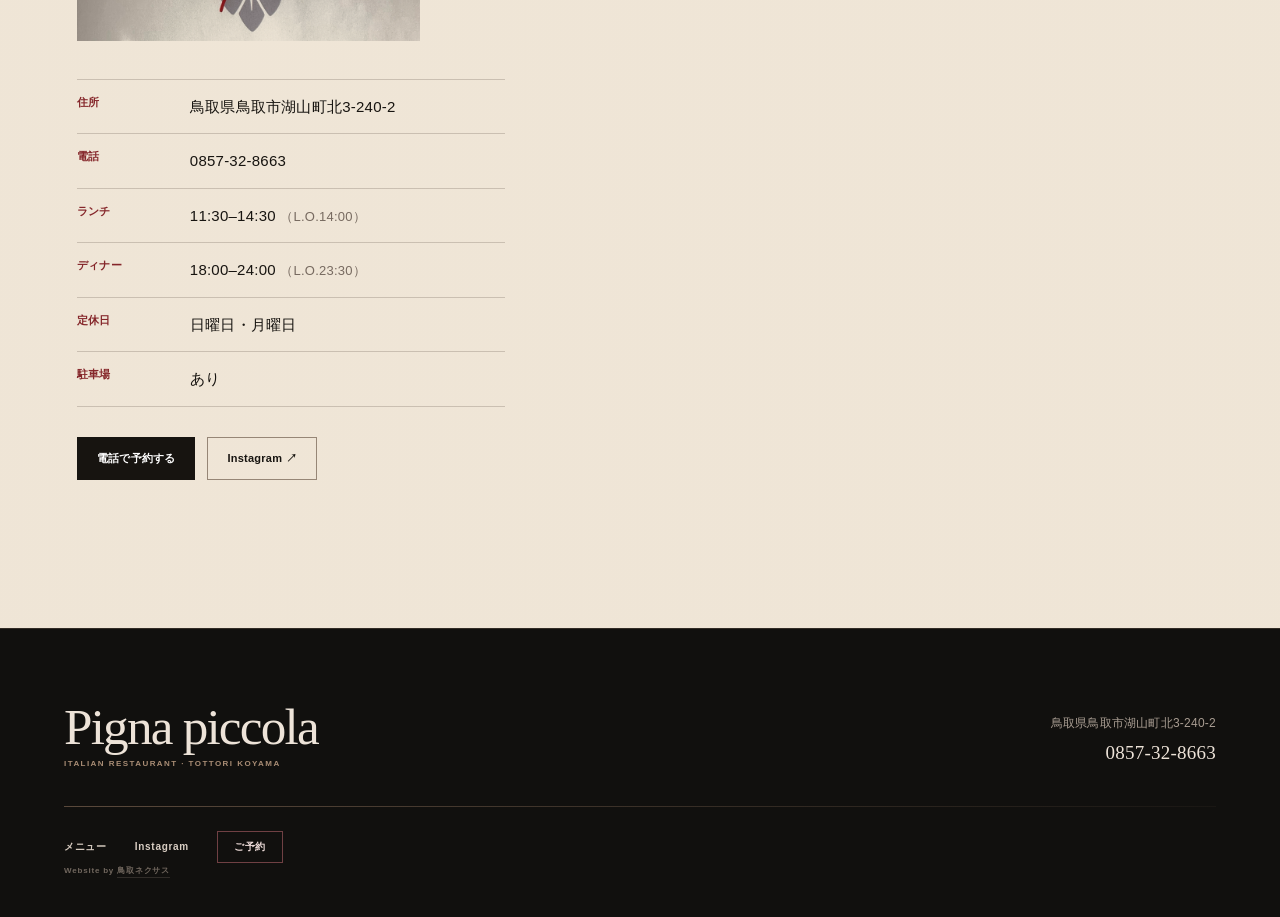
==== commit 666efc28: "ホームページを修正" ====
--- a/index.html
+++ b/index.html
@@ -44,34 +44,35 @@
       <a class="hero__scroll" href="#concept"><span>SCROLL</span><i></i></a>
     </section>
 
-    <section class="motto section" id="concept">
+    <section class="motto section motto--clean" id="concept">
       <div class="section-label">CONCEPT</div>
-      <div class="motto__title reveal"><h2>四季が運ぶ<br>「旬」の息吹</h2></div>
+      <div class="motto__title reveal"><h2>四季が運ぶ「旬」の息吹</h2></div>
       <div class="motto__body reveal">
         <p>当店が大切にしているのは、四季が運ぶ「旬」の息吹です。</p>
-        <p>厳選した肉、野菜、魚。<br>その食材が最も輝く一瞬を逃さず、それぞれの個性を引き出す一皿に仕立てました。</p>
+        <p>厳選した肉、野菜、魚。その食材が最も輝く一瞬を逃さず、それぞれの個性を引き出す一皿に仕立てました。</p>
         <p>丁寧に時間をかけ、素材と対話するように作り上げた旬の味わいを、どうぞ心ゆくまでご堪能ください。</p>
       </div>
-      <figure class="motto__photo reveal motto__photo--menu"><img src="images/piadina-salsiccia.webp" alt="店頭メニュー掲載のピアディーナ"></figure>
-    </section>
-
-    <section class="menu-preview" aria-label="メニュー紹介">
-      <a class="menu-preview__item menu-preview__item--large reveal" href="menu.html#lunch">
-        <img src="images/pasta-set.webp" alt="店頭メニュー掲載のパスタランチセット"><span class="menu-preview__shade"></span>
-        <div><small>01 / LUNCH</small><h2>ランチ</h2><p>パスタランチセット / ピアディーナ / ランチコース</p><b>メニューを見る ↗</b></div>
-      </a>
-      <a class="menu-preview__item reveal" href="menu.html#dinner">
-        <img src="images/piadina-salsiccia.webp" alt="店頭メニュー掲載のピアディーナ"><span class="menu-preview__shade"></span>
-        <div><small>02 / DINNER</small><h2>ディナー</h2><p>前菜 / パスタ / 肉・魚料理 / デザート</p><b>メニューを見る ↗</b></div>
-      </a>
-      <a class="menu-preview__item reveal" href="menu.html#wine">
-        <img src="images/piadina-ham.webp" alt="店頭メニュー掲載のピアディーナ"><span class="menu-preview__shade"></span>
-        <div><small>03 / WINE & DRINK</small><h2>ワイン・ドリンク</h2><p>グラスワイン / ボトルワイン / ドリンク</p><b>メニューを見る ↗</b></div>
-      </a>
-    </section>
-
-    <section class="lunch-course-teaser lunch-course-teaser--photo reveal" aria-label="ランチコース">
-      <figure class="lunch-course-teaser__photo"><img src="images/pasta-set.webp" alt="店頭メニュー掲載のパスタランチセット" loading="lazy"></figure>
+    </section>
+
+    <section class="menu-editorial reveal" aria-label="メニュー紹介">
+      <figure class="menu-editorial__visual">
+        <img src="images/official-course.webp" alt="Pigna piccola コース料理" loading="lazy">
+      </figure>
+      <div class="menu-editorial__copy">
+        <small>MENU</small>
+        <h2>料理・メニュー</h2>
+        <p>ランチ、ディナー、コース、ワイン、ドリンク。</p>
+        <nav class="menu-editorial__nav" aria-label="メニュー">
+          <a href="menu.html#lunch">ランチ</a>
+          <a href="menu.html#dinner">ディナー</a>
+          <a href="menu.html#course">コース</a>
+          <a href="menu.html#wine">ワイン</a>
+          <a href="menu.html#drink">ドリンク</a>
+        </nav>
+      </div>
+    </section>
+
+    <section class="lunch-course-teaser lunch-course-teaser--compact reveal" aria-label="ランチコース">
       <div>
         <small>LUNCH COURSE</small>
         <h2>ランチコース</h2>
@@ -84,35 +85,23 @@
       </div>
     </section>
 
-    <section class="official-menu-gallery" aria-label="店頭メニュー掲載写真">
+    <section class="official-menu-gallery official-menu-gallery--editorial" aria-label="料理写真">
       <div class="official-menu-gallery__head reveal">
-        <small>FROM OUR MENU</small>
-        <h2>メニューから</h2>
-        <p>店頭メニューに掲載している料理写真を中心にご紹介します。</p>
-      </div>
-      <div class="official-menu-gallery__grid">
-        <figure class="official-menu-gallery__item official-menu-gallery__item--hero reveal">
-          <img src="images/pasta-set.webp" alt="パスタランチセット" loading="lazy">
-          <figcaption><span>PASTA LUNCH</span><strong>パスタランチセット</strong></figcaption>
-        </figure>
-        <figure class="official-menu-gallery__item reveal">
-          <img src="images/piadina-ham.webp" alt="モッツアレラチーズと生ハムのピアディーナ" loading="lazy">
-          <figcaption><span>PIADINA</span><strong>モッツアレラチーズ＆生ハム</strong></figcaption>
-        </figure>
-        <figure class="official-menu-gallery__item reveal">
-          <img src="images/piadina-pork.webp" alt="豚ヒレカツのピアディーナ" loading="lazy">
-          <figcaption><span>PIADINA</span><strong>豚ヒレカツ</strong></figcaption>
-        </figure>
-        <figure class="official-menu-gallery__item reveal">
-          <img src="images/piadina-sardine.webp" alt="イワシのフリットのピアディーナ" loading="lazy">
-          <figcaption><span>PIADINA</span><strong>イワシのフリット</strong></figcaption>
-        </figure>
-        <figure class="official-menu-gallery__item official-menu-gallery__item--wide reveal">
-          <img src="images/piadina-salsiccia.webp" alt="サルシッチャのピアディーナ" loading="lazy">
-          <figcaption><span>PIADINA</span><strong>サルシッチャ</strong></figcaption>
-        </figure>
-      </div>
-      <a class="official-menu-gallery__link reveal" href="menu.html">メニューを詳しく見る ↗</a>
+        <small>FOOD</small>
+        <h2>料理</h2>
+      </div>
+      <div class="official-menu-gallery__editorial-grid">
+        <figure class="official-menu-gallery__editorial-main reveal">
+          <img src="images/official-pasta-lunch-a.webp" alt="パスタランチセット" loading="lazy">
+        </figure>
+        <figure class="official-menu-gallery__editorial-sub reveal">
+          <img src="images/official-pasta-cacio.webp" alt="パスタ料理" loading="lazy">
+        </figure>
+        <figure class="official-menu-gallery__editorial-sub reveal">
+          <img src="images/official-pasta-lunch-b.webp" alt="パスタランチセット" loading="lazy">
+        </figure>
+      </div>
+      <a class="official-menu-gallery__link reveal" href="menu.html">メニューを見る ↗</a>
     </section>
 
 
--- a/css/style.css
+++ b/css/style.css
@@ -1562,3 +1562,451 @@
   .menu-photo-band{grid-template-columns:1fr 1fr;margin:54px 0}.menu-photo-band figure{height:210px}.menu-photo-band figure:nth-child(2){height:210px;margin:0}.menu-photo-band figure:last-child{grid-column:1/3;height:260px}
   .menu-visual-break{grid-template-columns:1fr 1fr}.menu-visual-break>div{height:210px}.menu-visual-break>div:last-child{grid-column:1/3;height:250px}
 }
+
+
+/* =====================================================================
+   V24 — photo + typography reset
+   ===================================================================== */
+
+:root{
+  --jp:"Hiragino Sans","Hiragino Kaku Gothic ProN","Yu Gothic","YuGothic",Meiryo,sans-serif;
+}
+
+/* Japanese text is now compact, clean and modern.
+   The restaurant brand keeps the serif character. */
+body{
+  font-family:var(--jp);
+  line-height:1.72;
+  letter-spacing:.015em;
+}
+.brand span,
+.opening__name,
+.footer-v15__brand strong{
+  font-family:var(--serif);
+}
+h1,h2,h3,h4,
+.motto__title h2,
+.menu-section-title h2,
+.menu-subhead h3,
+.course__head h2,
+.menu-book-cta h2,
+.lunch-course-feature__copy h3,
+.lunch-course-teaser h2,
+.official-menu-gallery__head h2{
+  font-family:var(--jp) !important;
+  letter-spacing:-.035em !important;
+}
+
+/* Concept: no stretched giant Mincho title, no unrelated image. */
+.motto--clean{
+  grid-template-columns:.42fr 1.1fr 1.3fr;
+  grid-template-areas:"label title body";
+  gap:40px 6vw;
+  align-items:start;
+}
+.motto--clean .section-label{grid-area:label}
+.motto--clean .motto__title{grid-area:title}
+.motto--clean .motto__body{grid-area:body}
+.motto--clean .motto__title h2{
+  font-size:clamp(34px,4.1vw,58px);
+  line-height:1.22;
+  font-weight:650;
+  margin:0;
+}
+.motto--clean .motto__body{
+  max-width:680px;
+  font-size:15px;
+  line-height:1.95;
+}
+.motto--clean .motto__body p{
+  margin:0 0 1.25em;
+}
+
+/* Home menu editorial: one strong image, then clean menu links. */
+.menu-editorial{
+  background:#13100e;
+  color:#fff;
+  display:grid;
+  grid-template-columns:minmax(0,1.45fr) minmax(360px,.55fr);
+  min-height:720px;
+}
+.menu-editorial__visual{
+  margin:0;
+  overflow:hidden;
+  min-height:720px;
+}
+.menu-editorial__visual img{
+  width:100%;
+  height:100%;
+  object-fit:cover;
+  object-position:center;
+  filter:saturate(.84) contrast(1.03) brightness(.88);
+}
+.menu-editorial__copy{
+  padding:clamp(48px,7vw,100px) clamp(34px,5vw,76px);
+  display:flex;
+  flex-direction:column;
+  justify-content:center;
+}
+.menu-editorial__copy > small{
+  font:700 9px/1 var(--sans);
+  letter-spacing:.18em;
+  color:#c58b58;
+}
+.menu-editorial__copy h2{
+  margin:18px 0 16px;
+  font-size:clamp(42px,5vw,68px);
+  line-height:1.08;
+  font-weight:650;
+}
+.menu-editorial__copy p{
+  color:#cfc4ba;
+  margin:0 0 34px;
+  font-size:14px;
+}
+.menu-editorial__nav{
+  display:grid;
+  border-top:1px solid rgba(255,255,255,.16);
+}
+.menu-editorial__nav a{
+  display:flex;
+  align-items:center;
+  justify-content:space-between;
+  min-height:58px;
+  border-bottom:1px solid rgba(255,255,255,.16);
+  color:#fff;
+  text-decoration:none;
+  font:600 14px/1.2 var(--jp);
+}
+.menu-editorial__nav a::after{
+  content:"↗";
+  opacity:.65;
+}
+
+/* Lunch course: compact, no forced photo. */
+.lunch-course-teaser--compact{
+  grid-template-columns:1fr auto;
+  align-items:end;
+  gap:44px;
+  padding:clamp(52px,6vw,82px) clamp(22px,6vw,86px);
+}
+.lunch-course-teaser--compact h2{
+  font-size:clamp(34px,4.4vw,56px);
+  line-height:1.12;
+  font-weight:650;
+  margin:12px 0 14px;
+}
+.lunch-course-teaser--compact p{
+  font-size:14px;
+  line-height:1.8;
+}
+.lunch-course-teaser--compact .lunch-course-teaser__price strong{
+  font-family:var(--jp);
+  font-size:clamp(38px,4vw,56px);
+  font-weight:650;
+  letter-spacing:-.04em;
+}
+
+/* Three-photo editorial gallery - no masonry collage, no captions over food. */
+.official-menu-gallery--editorial{
+  padding:clamp(70px,8vw,120px) clamp(16px,4vw,62px);
+}
+.official-menu-gallery--editorial .official-menu-gallery__head{
+  display:flex;
+  align-items:end;
+  justify-content:space-between;
+  margin-bottom:28px;
+}
+.official-menu-gallery--editorial .official-menu-gallery__head h2{
+  font-size:clamp(38px,5vw,62px);
+  line-height:1;
+  font-weight:650;
+}
+.official-menu-gallery__editorial-grid{
+  display:grid;
+  grid-template-columns:1.45fr .75fr;
+  grid-template-rows:1fr 1fr;
+  gap:4px;
+  min-height:760px;
+}
+.official-menu-gallery__editorial-grid figure{
+  margin:0;
+  overflow:hidden;
+  background:#1a1714;
+}
+.official-menu-gallery__editorial-main{
+  grid-row:1 / 3;
+}
+.official-menu-gallery__editorial-grid img{
+  width:100%;
+  height:100%;
+  object-fit:cover;
+  display:block;
+  filter:saturate(.88) contrast(1.02) brightness(.94);
+}
+.official-menu-gallery__link{
+  margin-top:24px;
+}
+
+/* MENU page hero: shorter and cleaner */
+.menu-hero{
+  height:46vh;
+  min-height:360px;
+}
+.menu-hero--food>img:first-child{
+  object-position:center 52%;
+  filter:saturate(.78) contrast(1.04) brightness(.52);
+}
+.menu-hero__inner h1{
+  font-family:var(--jp) !important;
+  font-size:clamp(42px,6vw,70px) !important;
+  line-height:1.05 !important;
+  font-weight:650 !important;
+  letter-spacing:-.04em !important;
+}
+.menu-hero__inner span{
+  font-size:12px !important;
+  letter-spacing:.08em !important;
+}
+
+/* Jump nav is its own UI, never layered over photos. */
+.menu-jump{
+  position:relative !important;
+  top:auto !important;
+  z-index:10;
+}
+
+/* Menu headings: Japanese first, compact scale */
+.menu-section-title h2{
+  font-size:clamp(34px,5vw,56px) !important;
+  line-height:1.08 !important;
+  font-weight:650 !important;
+}
+.menu-subhead h3{
+  font-size:clamp(28px,3.5vw,42px) !important;
+  line-height:1.15 !important;
+  font-weight:650 !important;
+}
+.menu-feature-copy h3,
+.category-head h3,
+.photo-menu-grid h4{
+  font-family:var(--jp) !important;
+}
+.menu-feature-copy h3{
+  font-size:clamp(30px,4vw,46px) !important;
+  line-height:1.15 !important;
+  font-weight:650;
+}
+.menu-feature-copy p,
+.menu-intro,
+.photo-menu-grid p,
+.menu-source-note{
+  font-family:var(--jp);
+}
+
+/* Official piadina photos sit cleanly in their cards. */
+.photo-menu-grid article{
+  background:#f6f0e7;
+  overflow:hidden;
+}
+.photo-menu-grid article>img{
+  background:#fff;
+  object-fit:contain !important;
+  object-position:center !important;
+  padding:14px;
+}
+.photo-menu-grid article>div{
+  padding:22px 24px 25px;
+}
+.photo-menu-grid article h4{
+  font-size:17px;
+  line-height:1.45;
+  font-weight:650;
+}
+
+/* Lunch course: professional menu photo, cleaner typography */
+.lunch-course-feature{
+  grid-template-columns:1.08fr .92fr;
+}
+.lunch-course-feature__image{
+  min-height:560px;
+}
+.lunch-course-feature__image img{
+  object-position:center;
+}
+.lunch-course-feature__copy h3{
+  font-size:clamp(34px,4.5vw,54px);
+  line-height:1.12;
+  font-weight:650;
+}
+.lunch-course-feature .big-price{
+  font-family:var(--jp);
+  font-size:clamp(30px,3.4vw,44px);
+  font-weight:650;
+}
+.lunch-course-list b{
+  font-family:var(--jp);
+}
+
+/* Calm single photo between lunch and dinner */
+.menu-divider-photo{
+  margin:0;
+  height:min(58vw,620px);
+  overflow:hidden;
+  background:#17130f;
+}
+.menu-divider-photo img{
+  width:100%;
+  height:100%;
+  object-fit:cover;
+  object-position:center 50%;
+  display:block;
+  filter:saturate(.84) contrast(1.02) brightness(.92);
+}
+
+/* Course typography */
+.course-card h3{
+  font-family:var(--jp);
+  font-size:24px;
+  font-weight:650;
+}
+.course-card__price strong{
+  font-family:var(--jp);
+  font-weight:650;
+}
+
+/* Mobile */
+@media(max-width:820px){
+  .motto--clean{
+    grid-template-columns:1fr;
+    grid-template-areas:"label" "title" "body";
+    gap:18px;
+  }
+  .motto--clean .motto__title h2{
+    font-size:38px;
+    line-height:1.22;
+  }
+  .motto--clean .motto__body{
+    font-size:14px;
+    line-height:1.9;
+  }
+
+  .menu-editorial{
+    grid-template-columns:1fr;
+    min-height:0;
+  }
+  .menu-editorial__visual{
+    min-height:0;
+    height:58vw;
+    max-height:520px;
+  }
+  .menu-editorial__copy{
+    padding:42px 20px 50px;
+  }
+  .menu-editorial__copy h2{
+    font-size:38px;
+  }
+
+  .lunch-course-teaser--compact{
+    grid-template-columns:1fr;
+    gap:26px;
+    align-items:start;
+  }
+  .lunch-course-teaser--compact h2{
+    font-size:36px;
+  }
+
+  .official-menu-gallery__editorial-grid{
+    grid-template-columns:1fr 1fr;
+    grid-template-rows:340px 220px;
+    min-height:0;
+  }
+  .official-menu-gallery__editorial-main{
+    grid-column:1 / 3;
+    grid-row:1;
+  }
+
+  .menu-hero{
+    height:38vh;
+    min-height:320px;
+  }
+
+  .lunch-course-feature{
+    grid-template-columns:1fr;
+  }
+  .lunch-course-feature__image{
+    min-height:0;
+    height:58vw;
+    max-height:480px;
+  }
+  .menu-divider-photo{
+    height:65vw;
+    max-height:520px;
+  }
+}
+
+@media(max-width:640px){
+  .menu-hero{
+    min-height:300px;
+  }
+  .menu-hero__inner h1{
+    font-size:42px !important;
+  }
+  .menu-hero__inner span{
+    font-size:10px !important;
+  }
+
+  .menu-section-title{
+    margin-bottom:34px;
+  }
+  .menu-section-title h2{
+    font-size:34px !important;
+  }
+  .menu-section-title small{
+    font-size:8px;
+  }
+
+  .menu-feature.split{
+    gap:26px;
+  }
+  .menu-feature-copy h3{
+    font-size:30px !important;
+  }
+
+  .photo-menu-grid{
+    grid-template-columns:1fr 1fr !important;
+    gap:2px !important;
+  }
+  .photo-menu-grid article{
+    display:block !important;
+  }
+  .photo-menu-grid article>img{
+    width:100% !important;
+    height:auto !important;
+    aspect-ratio:1 / 1;
+    padding:8px;
+  }
+  .photo-menu-grid article>div{
+    padding:16px 13px 18px;
+  }
+  .photo-menu-grid article h4{
+    font-size:14px;
+  }
+  .photo-menu-grid article p{
+    display:none;
+  }
+
+  .lunch-course-feature__copy{
+    padding:36px 20px;
+  }
+  .lunch-course-feature__copy h3{
+    font-size:34px;
+  }
+  .lunch-course-feature .big-price{
+    font-size:31px;
+  }
+
+  .official-menu-gallery__editorial-grid{
+    grid-template-rows:300px 170px;
+  }
+}
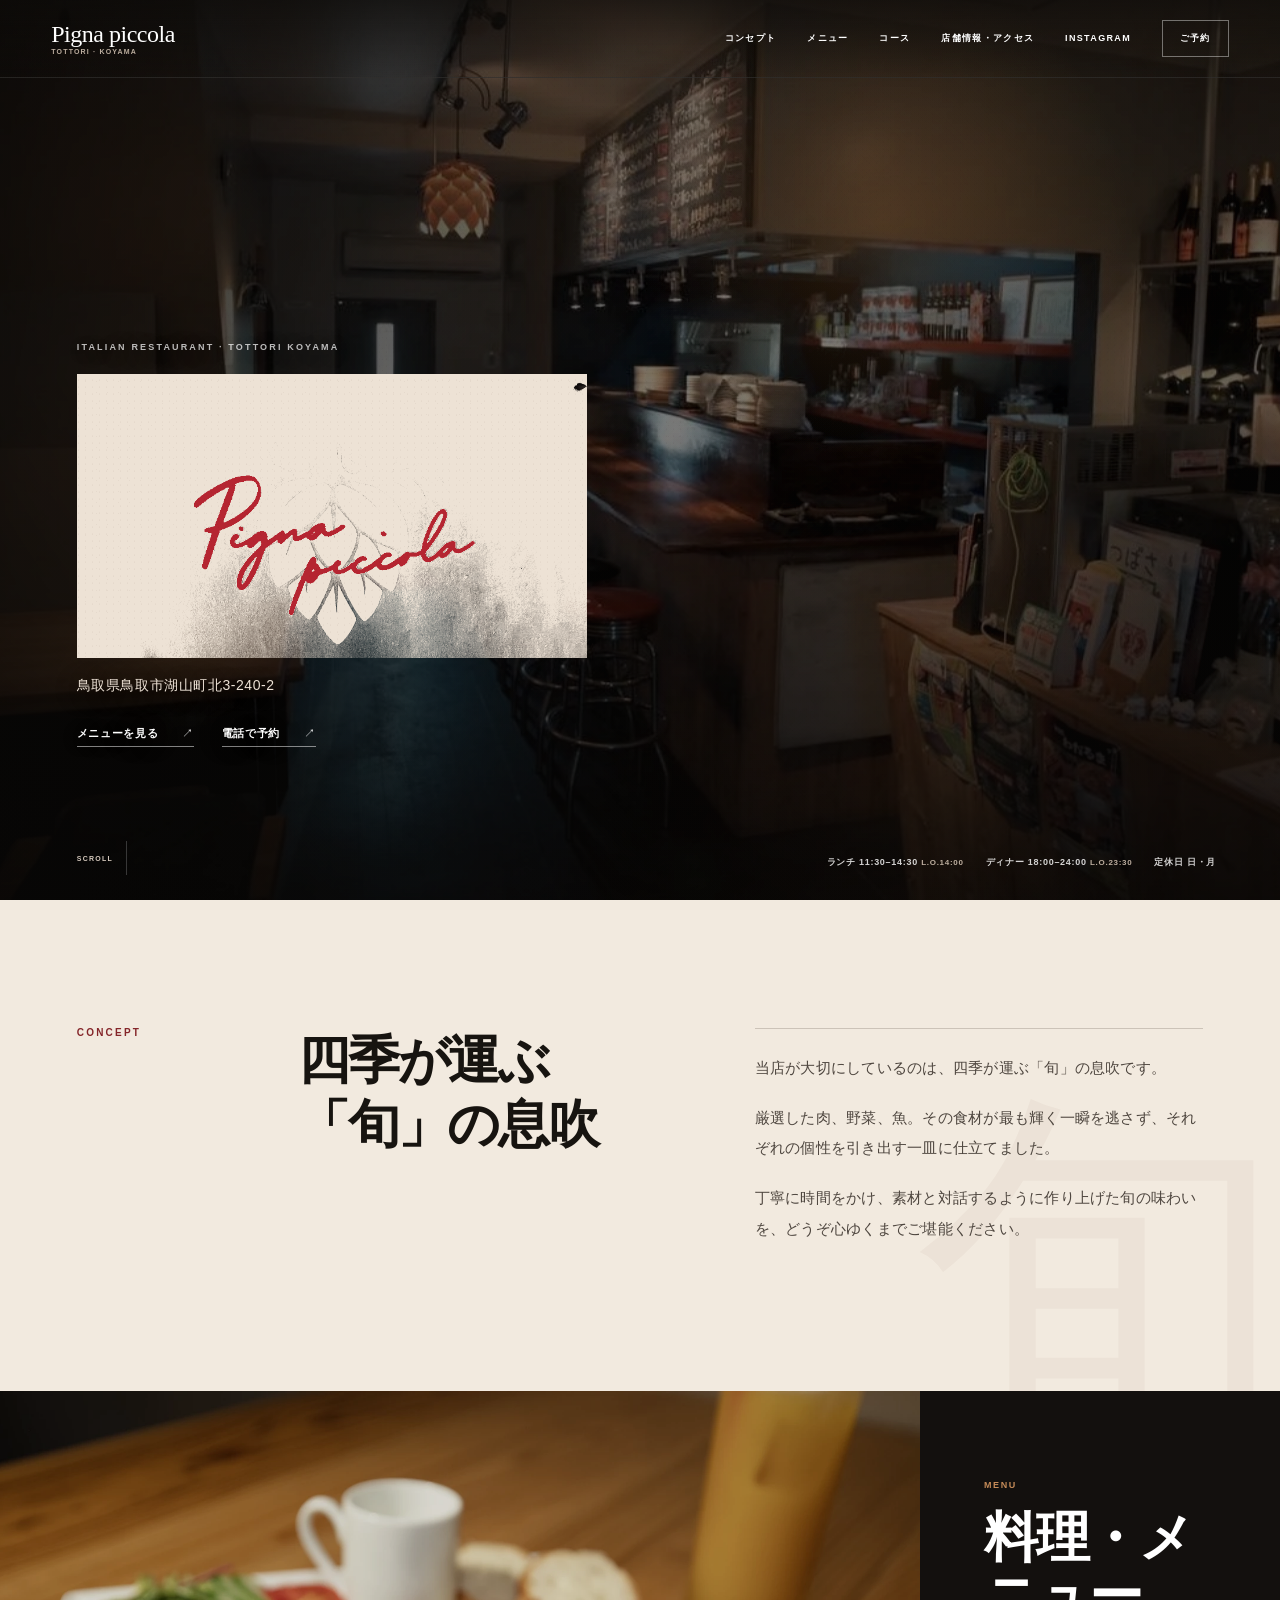
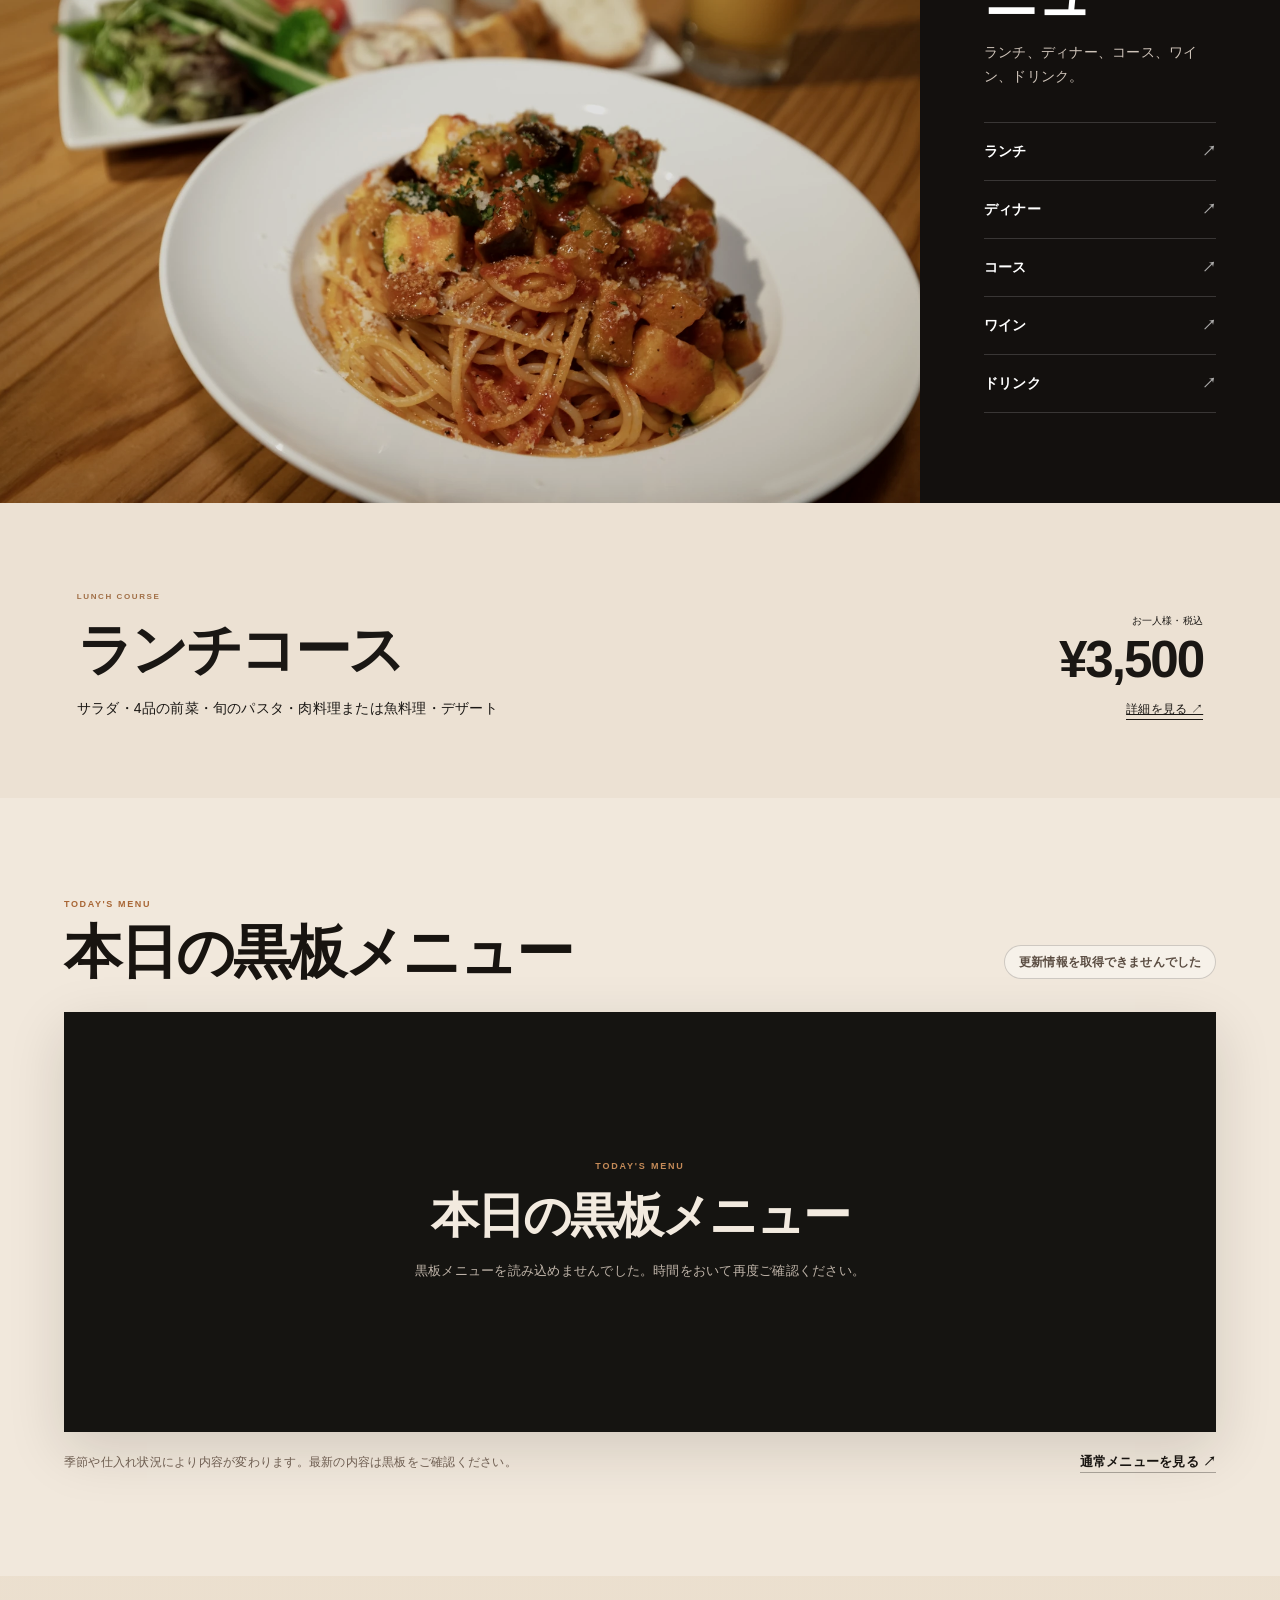
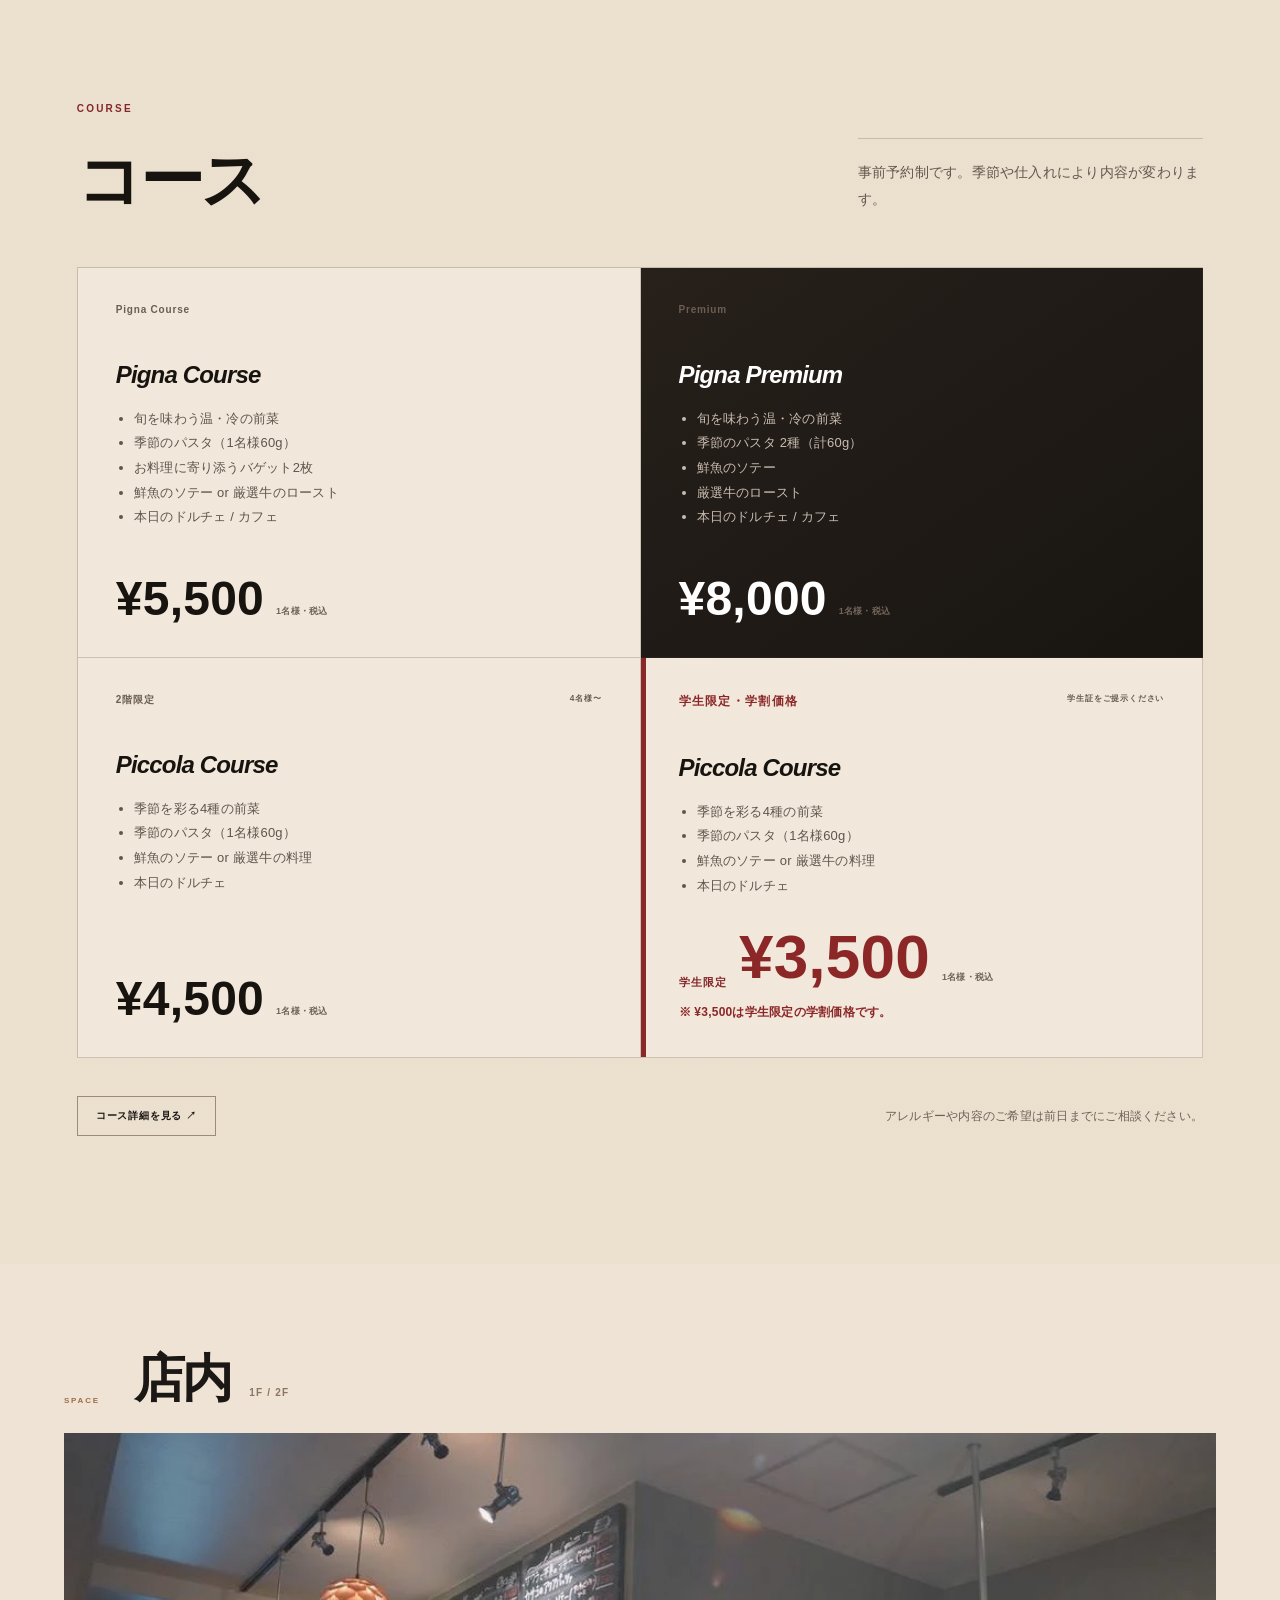
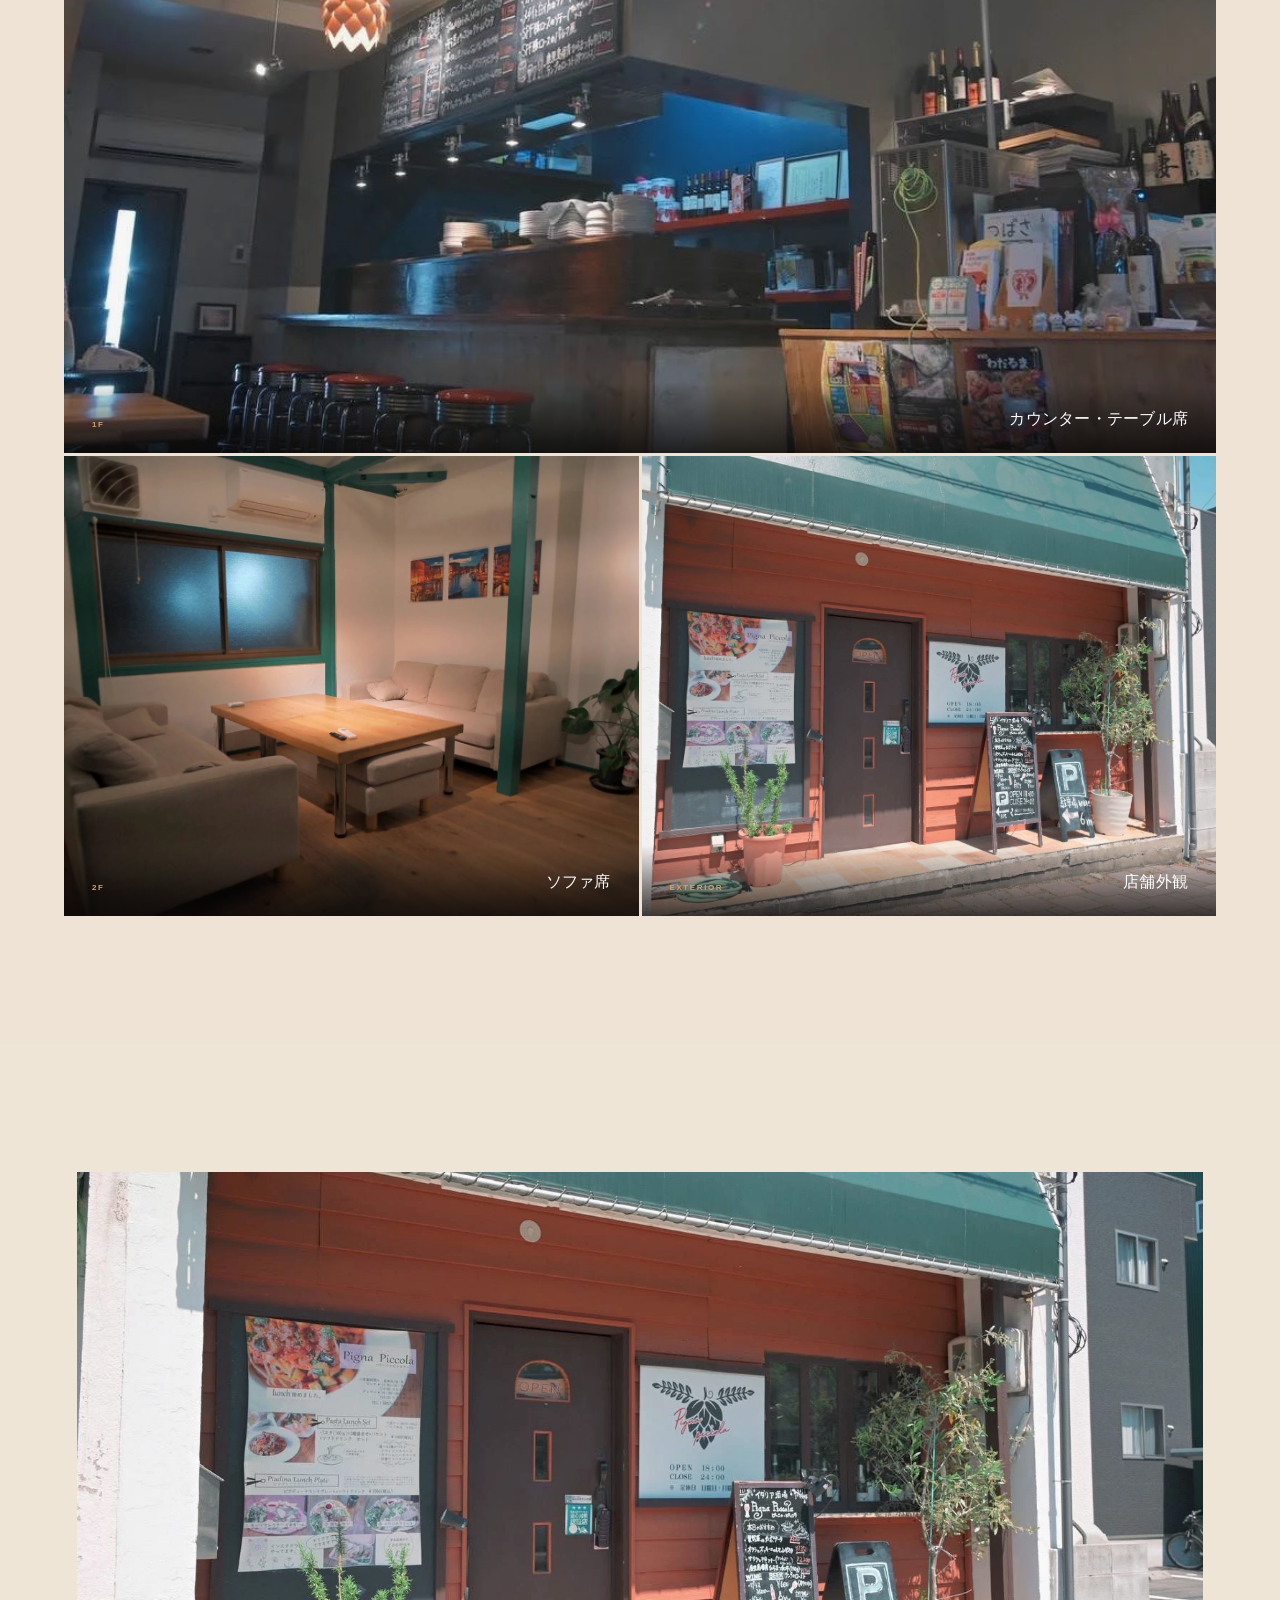
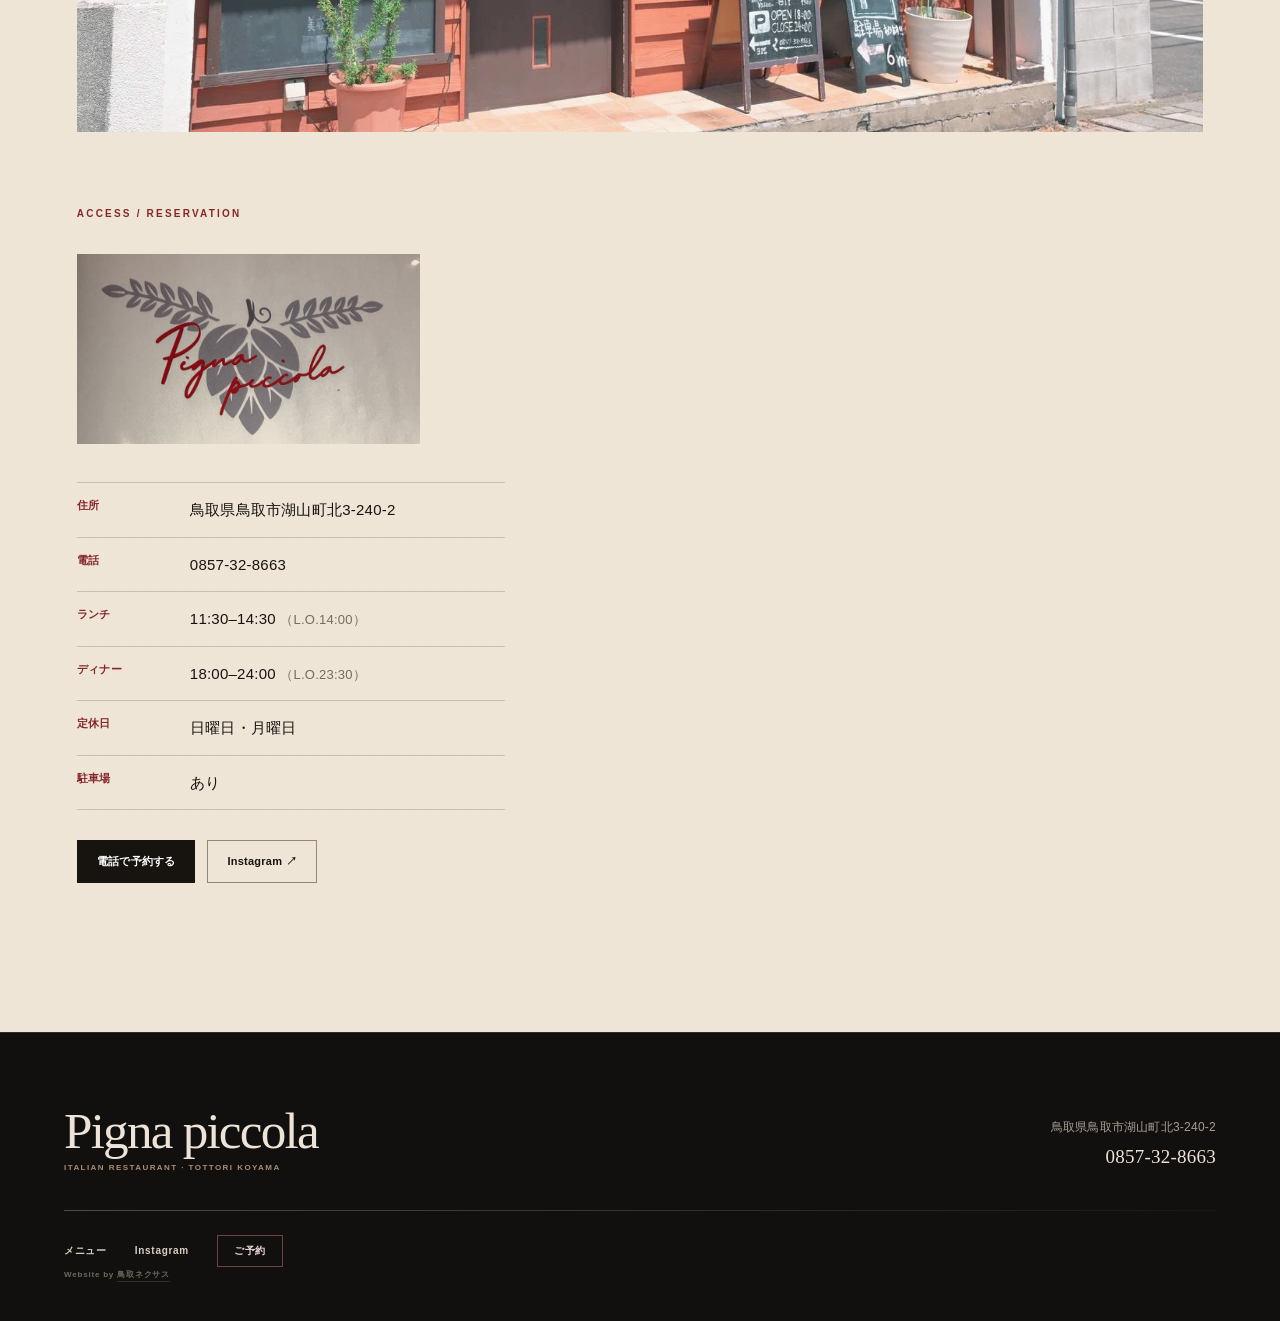
==== commit 1ebe0149: "ホームページを修正" ====
--- a/index.html
+++ b/index.html
@@ -56,7 +56,7 @@
 
     <section class="menu-editorial reveal" aria-label="メニュー紹介">
       <figure class="menu-editorial__visual">
-        <img src="images/official-course.webp" alt="Pigna piccola コース料理" loading="lazy">
+        <img src="images/official-pasta-lunch-a.webp" alt="Pigna piccola パスタランチ" loading="lazy">
       </figure>
       <div class="menu-editorial__copy">
         <small>MENU</small>
@@ -84,28 +84,30 @@
         <a href="menu.html#lunch">詳細を見る ↗</a>
       </div>
     </section>
-
-    <section class="official-menu-gallery official-menu-gallery--editorial" aria-label="料理写真">
-      <div class="official-menu-gallery__head reveal">
-        <small>FOOD</small>
-        <h2>料理</h2>
-      </div>
-      <div class="official-menu-gallery__editorial-grid">
-        <figure class="official-menu-gallery__editorial-main reveal">
-          <img src="images/official-pasta-lunch-a.webp" alt="パスタランチセット" loading="lazy">
-        </figure>
-        <figure class="official-menu-gallery__editorial-sub reveal">
-          <img src="images/official-pasta-cacio.webp" alt="パスタ料理" loading="lazy">
-        </figure>
-        <figure class="official-menu-gallery__editorial-sub reveal">
-          <img src="images/official-pasta-lunch-b.webp" alt="パスタランチセット" loading="lazy">
-        </figure>
-      </div>
-      <a class="official-menu-gallery__link reveal" href="menu.html">メニューを見る ↗</a>
-    </section>
-
-
-    <section class="course section" id="course">
+    <section class="blackboard-section" id="today-menu" aria-labelledby="today-menu-title">
+      <div class="blackboard-section__head reveal">
+        <div>
+          <small>TODAY'S MENU</small>
+          <h2 id="today-menu-title">本日の黒板メニュー</h2>
+        </div>
+        <p class="blackboard-section__updated" data-blackboard-updated aria-live="polite">更新情報を確認中…</p>
+      </div>
+
+      <div class="blackboard-section__frame reveal" data-blackboard-frame>
+        <img data-blackboard-image alt="Pigna piccola 本日の黒板メニュー" hidden>
+        <div class="blackboard-section__placeholder" data-blackboard-placeholder>
+          <span>TODAY'S MENU</span>
+          <strong>本日の黒板メニュー</strong>
+          <p>黒板の写真が更新されると、ここに表示されます。</p>
+        </div>
+      </div>
+
+      <div class="blackboard-section__foot reveal">
+        <p>季節や仕入れ状況により内容が変わります。最新の内容は黒板をご確認ください。</p>
+        <a href="menu.html">通常メニューを見る ↗</a>
+      </div>
+    </section>
+<section class="course section" id="course">
       <div class="section-label">COURSE</div>
       <div class="course__head reveal"><h2>コース</h2><p>事前予約制です。季節や仕入れにより内容が変わります。</p></div>
       <div class="course__grid">
@@ -121,7 +123,7 @@
     <section class="space-section" id="space" aria-label="店内と外観">
       <div class="space-section__head reveal">
         <small>SPACE</small>
-        <h2>店内・お席</h2>
+        <div><h2>店内</h2><p>1F / 2F</p></div>
       </div>
 
       <div class="space-section__main reveal">
@@ -142,14 +144,7 @@
         </figure>
       </div>
     </section>
-
-
-    <section class="menu-book-cta section">
-      <div class="section-label section-label--light">MENU BOOK</div>
-      <div class="menu-book-cta__inner reveal"><small>MENU BOOK</small><h2>メニュー</h2><p>ランチ・ディナー・コース・ワイン・ドリンクをまとめてご覧いただけます。</p><a href="menu.html">全メニューを見る ↗</a></div>
-    </section>
-
-    <section class="access section" id="access">
+<section class="access section" id="access">
       <figure class="access__exterior reveal"><img src="images/store-exterior.webp" alt="Pigna piccola 外観" loading="lazy"></figure>
       <div class="section-label">ACCESS / RESERVATION</div>
       <div class="access__info reveal"><img src="images/logo-clean.png" alt="Pigna piccola" class="access__logo"><dl>
@@ -234,6 +229,7 @@
     </section>
   </div>
 
+  <script src="js/blackboard.js"></script>
   <script src="js/main.js"></script>
 </body>
 </html>
--- a/css/style.css
+++ b/css/style.css
@@ -2010,3 +2010,290 @@
     grid-template-rows:300px 170px;
   }
 }
+
+
+/* =====================================================================
+   V25 — 実写真のみ / 巨大見出しと重複CTAを整理
+   ===================================================================== */
+
+/* 日本語見出しをよりコンパクトに */
+:root{
+  --jp-compact:"Hiragino Sans","Yu Gothic UI","Yu Gothic",Meiryo,sans-serif;
+}
+
+.motto__title h2,
+.menu-editorial__copy h2,
+.lunch-course-teaser h2,
+.official-menu-gallery__head h2,
+.course__head h2,
+.space-section__head h2,
+.menu-section-title h2,
+.lunch-course-feature__copy h3{
+  font-family:var(--jp-compact) !important;
+  font-style:normal !important;
+  font-weight:600 !important;
+  letter-spacing:-.045em !important;
+}
+
+/* SPACE — 巨大な「店内・お席」をやめる */
+.space-section{
+  padding-top:clamp(68px,7vw,100px);
+}
+
+.space-section__head{
+  justify-content:flex-start;
+  align-items:flex-end;
+  gap:34px;
+  margin-bottom:28px;
+}
+
+.space-section__head > div{
+  display:flex;
+  align-items:baseline;
+  gap:18px;
+}
+
+.space-section__head h2{
+  font-size:clamp(32px,4vw,52px) !important;
+  line-height:1 !important;
+  margin:0;
+}
+
+.space-section__head p{
+  margin:0;
+  font:600 10px/1 var(--jp-compact);
+  letter-spacing:.12em;
+  color:#8c7562;
+}
+
+.space-section__main figure{
+  height:min(55vw,620px);
+}
+
+/* メニュー紹介の写真も、コースのイメージ写真ではなく実メニュー写真 */
+.menu-editorial{
+  min-height:620px;
+}
+
+.menu-editorial__visual{
+  min-height:620px;
+}
+
+.menu-editorial__visual img{
+  object-position:center 58%;
+}
+
+.menu-editorial__copy h2{
+  font-size:clamp(34px,4.3vw,54px) !important;
+}
+
+/* ランチコースは写真を載せず、内容と価格だけで見せる */
+.lunch-course-feature--no-photo{
+  display:block !important;
+  max-width:980px;
+  margin-left:auto;
+  margin-right:auto;
+  background:#1b1713;
+}
+
+.lunch-course-feature--no-photo .lunch-course-feature__copy{
+  max-width:820px;
+  margin:auto;
+  padding:clamp(46px,6vw,76px);
+}
+
+.lunch-course-feature--no-photo .lunch-course-feature__copy h3{
+  font-size:clamp(32px,4vw,48px) !important;
+}
+
+/* メニュー頁Heroも縦に大きくしすぎない */
+.menu-hero{
+  height:42vh !important;
+  min-height:330px !important;
+}
+
+.menu-hero--food>img:first-child{
+  object-position:center 60% !important;
+  filter:saturate(.85) contrast(1.03) brightness(.5) !important;
+}
+
+.menu-hero__inner h1{
+  font-size:clamp(36px,5vw,54px) !important;
+}
+
+/* 料理ギャラリーも見出しを小さく */
+.official-menu-gallery--editorial .official-menu-gallery__head h2{
+  font-size:clamp(32px,4vw,48px) !important;
+}
+
+/* Courseの巨大見出しも縮小 */
+.course__head h2{
+  font-size:clamp(38px,5vw,64px) !important;
+  line-height:1 !important;
+}
+
+/* mobile */
+@media(max-width:640px){
+  .space-section__head{
+    display:block;
+  }
+
+  .space-section__head small{
+    display:block;
+    margin-bottom:12px;
+  }
+
+  .space-section__head > div{
+    display:flex;
+    justify-content:space-between;
+  }
+
+  .space-section__head h2{
+    font-size:34px !important;
+  }
+
+  .space-section__main figure{
+    height:64vw;
+  }
+
+  .menu-editorial,
+  .menu-editorial__visual{
+    min-height:0;
+  }
+
+  .menu-editorial__visual{
+    height:64vw;
+  }
+
+  .menu-editorial__copy h2{
+    font-size:34px !important;
+  }
+
+  .course__head h2{
+    font-size:38px !important;
+  }
+
+  .menu-hero__inner h1{
+    font-size:40px !important;
+  }
+}
+
+
+/* =====================================================================
+   V26 — 本日の黒板メニュー（Supabase連携）
+   ===================================================================== */
+.blackboard-section{
+  background:#f1e8dc;
+  padding:clamp(72px,8vw,124px) clamp(18px,5vw,76px);
+  color:#181410;
+}
+.blackboard-section__head{
+  max-width:1180px;
+  margin:0 auto 28px;
+  display:flex;
+  justify-content:space-between;
+  align-items:flex-end;
+  gap:28px;
+}
+.blackboard-section__head small{
+  display:block;
+  margin-bottom:12px;
+  font:700 9px/1 var(--sans);
+  letter-spacing:.18em;
+  color:#a86635;
+}
+.blackboard-section__head h2{
+  margin:0;
+  font-family:var(--jp-compact, var(--jp));
+  font-size:clamp(34px,4.6vw,58px);
+  line-height:1.08;
+  font-weight:600;
+  letter-spacing:-.045em;
+}
+.blackboard-section__updated{
+  flex:none;
+  margin:0 0 5px;
+  padding:10px 14px;
+  border:1px solid rgba(24,20,16,.18);
+  border-radius:999px;
+  font:600 12px/1 var(--jp-compact, var(--jp));
+  letter-spacing:.01em;
+  color:#5b4d42;
+  background:rgba(255,255,255,.38);
+}
+.blackboard-section__frame{
+  max-width:1180px;
+  margin:0 auto;
+  min-height:420px;
+  background:#151411;
+  display:grid;
+  place-items:center;
+  overflow:hidden;
+  box-shadow:0 18px 54px rgba(31,23,17,.14);
+}
+.blackboard-section__frame img{
+  display:block;
+  width:100%;
+  max-height:900px;
+  object-fit:contain;
+  background:#151411;
+}
+.blackboard-section__frame img[hidden]{display:none}
+.blackboard-section__placeholder{
+  width:100%;
+  min-height:420px;
+  padding:52px 24px;
+  display:flex;
+  flex-direction:column;
+  justify-content:center;
+  align-items:center;
+  text-align:center;
+  color:#f2eadf;
+}
+.blackboard-section__placeholder[hidden]{display:none}
+.blackboard-section__placeholder span{
+  margin-bottom:17px;
+  font:700 9px/1 var(--sans);
+  letter-spacing:.2em;
+  color:#c58b58;
+}
+.blackboard-section__placeholder strong{
+  font:600 clamp(28px,4vw,48px)/1.15 var(--jp-compact, var(--jp));
+  letter-spacing:-.04em;
+}
+.blackboard-section__placeholder p{
+  margin:17px 0 0;
+  color:#bfb4a9;
+  font-size:13px;
+}
+.blackboard-section__foot{
+  max-width:1180px;
+  margin:20px auto 0;
+  display:flex;
+  justify-content:space-between;
+  align-items:flex-start;
+  gap:24px;
+}
+.blackboard-section__foot p{
+  margin:0;
+  color:#6e5d50;
+  font-size:12px;
+  line-height:1.8;
+}
+.blackboard-section__foot a{
+  flex:none;
+  color:#181410;
+  text-decoration:none;
+  font:600 13px/1.5 var(--jp-compact, var(--jp));
+  border-bottom:1px solid rgba(24,20,16,.32);
+}
+@media(max-width:700px){
+  .blackboard-section{padding:64px 16px 72px}
+  .blackboard-section__head{display:block;margin-bottom:20px}
+  .blackboard-section__head h2{font-size:36px}
+  .blackboard-section__updated{display:inline-block;margin-top:18px;font-size:11px}
+  .blackboard-section__frame{min-height:300px}
+  .blackboard-section__placeholder{min-height:300px;padding:40px 20px}
+  .blackboard-section__foot{display:block;margin-top:17px}
+  .blackboard-section__foot a{display:inline-block;margin-top:14px}
+}
